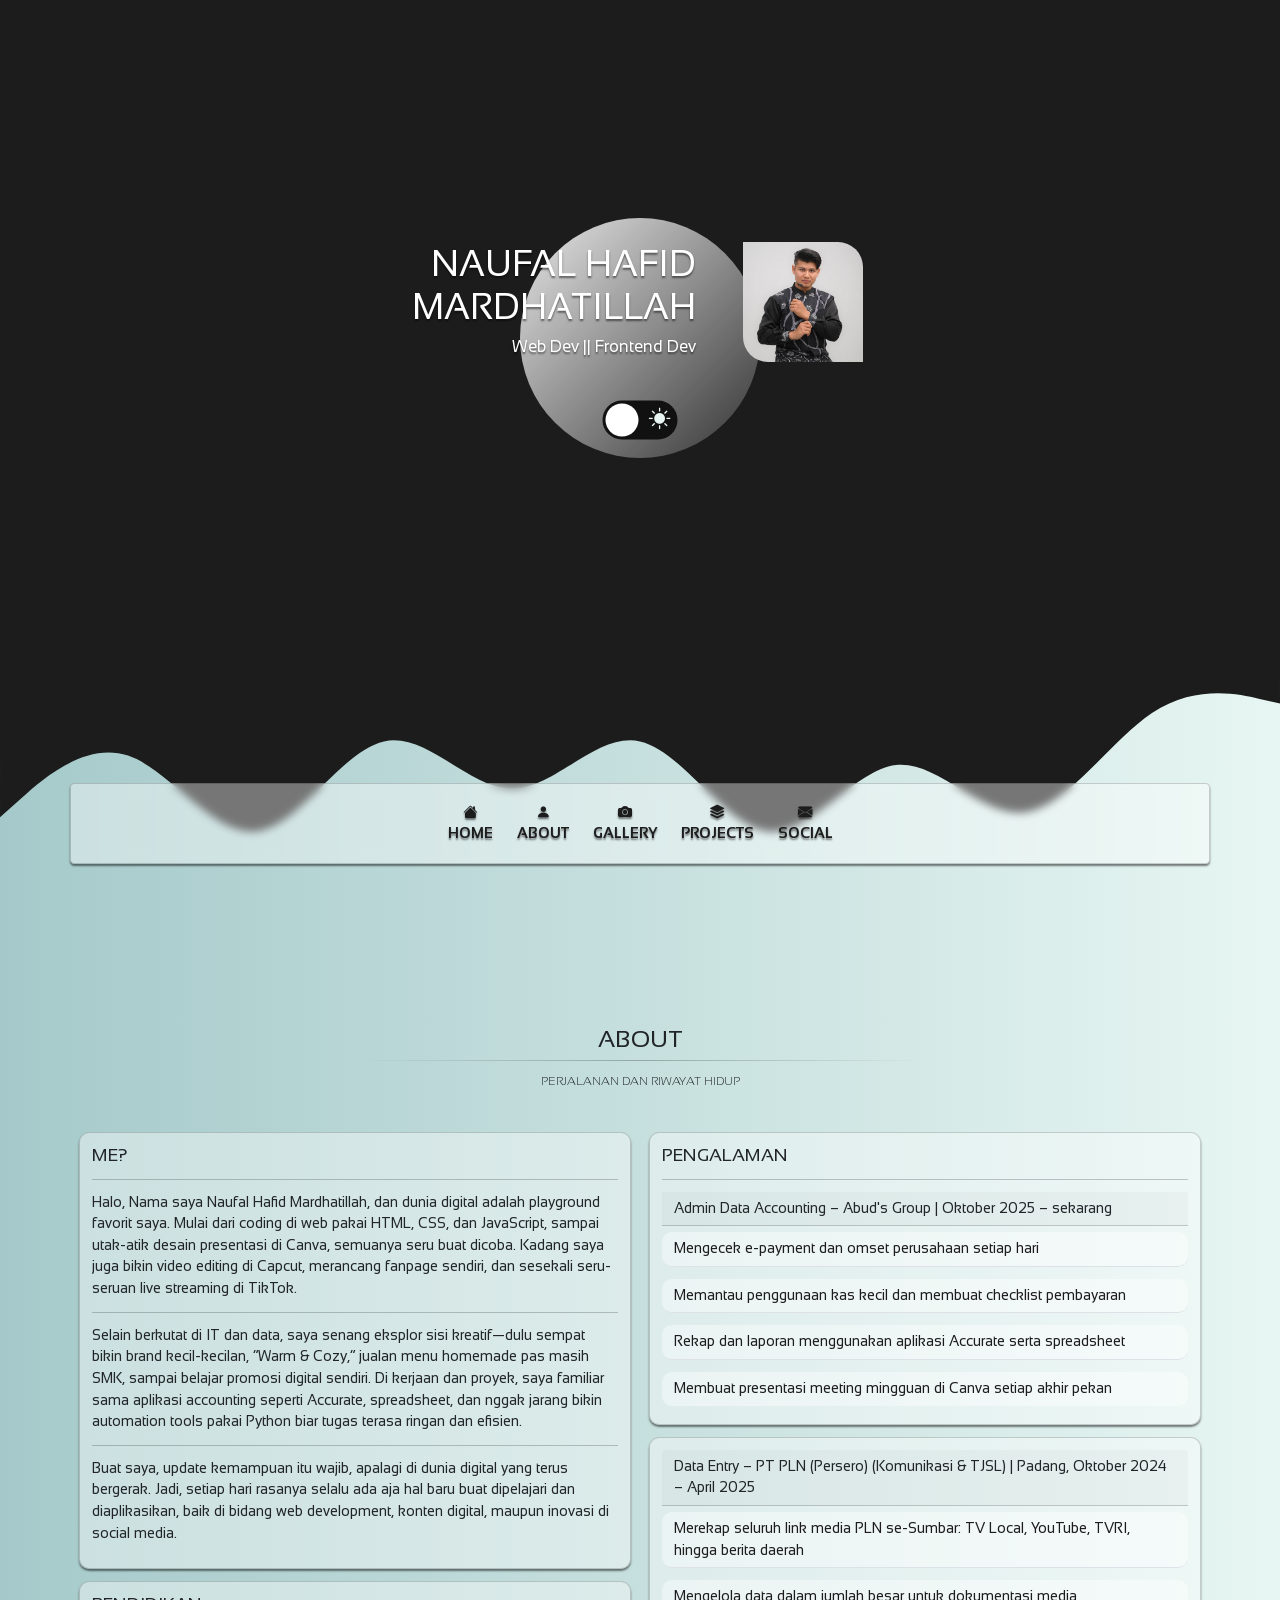
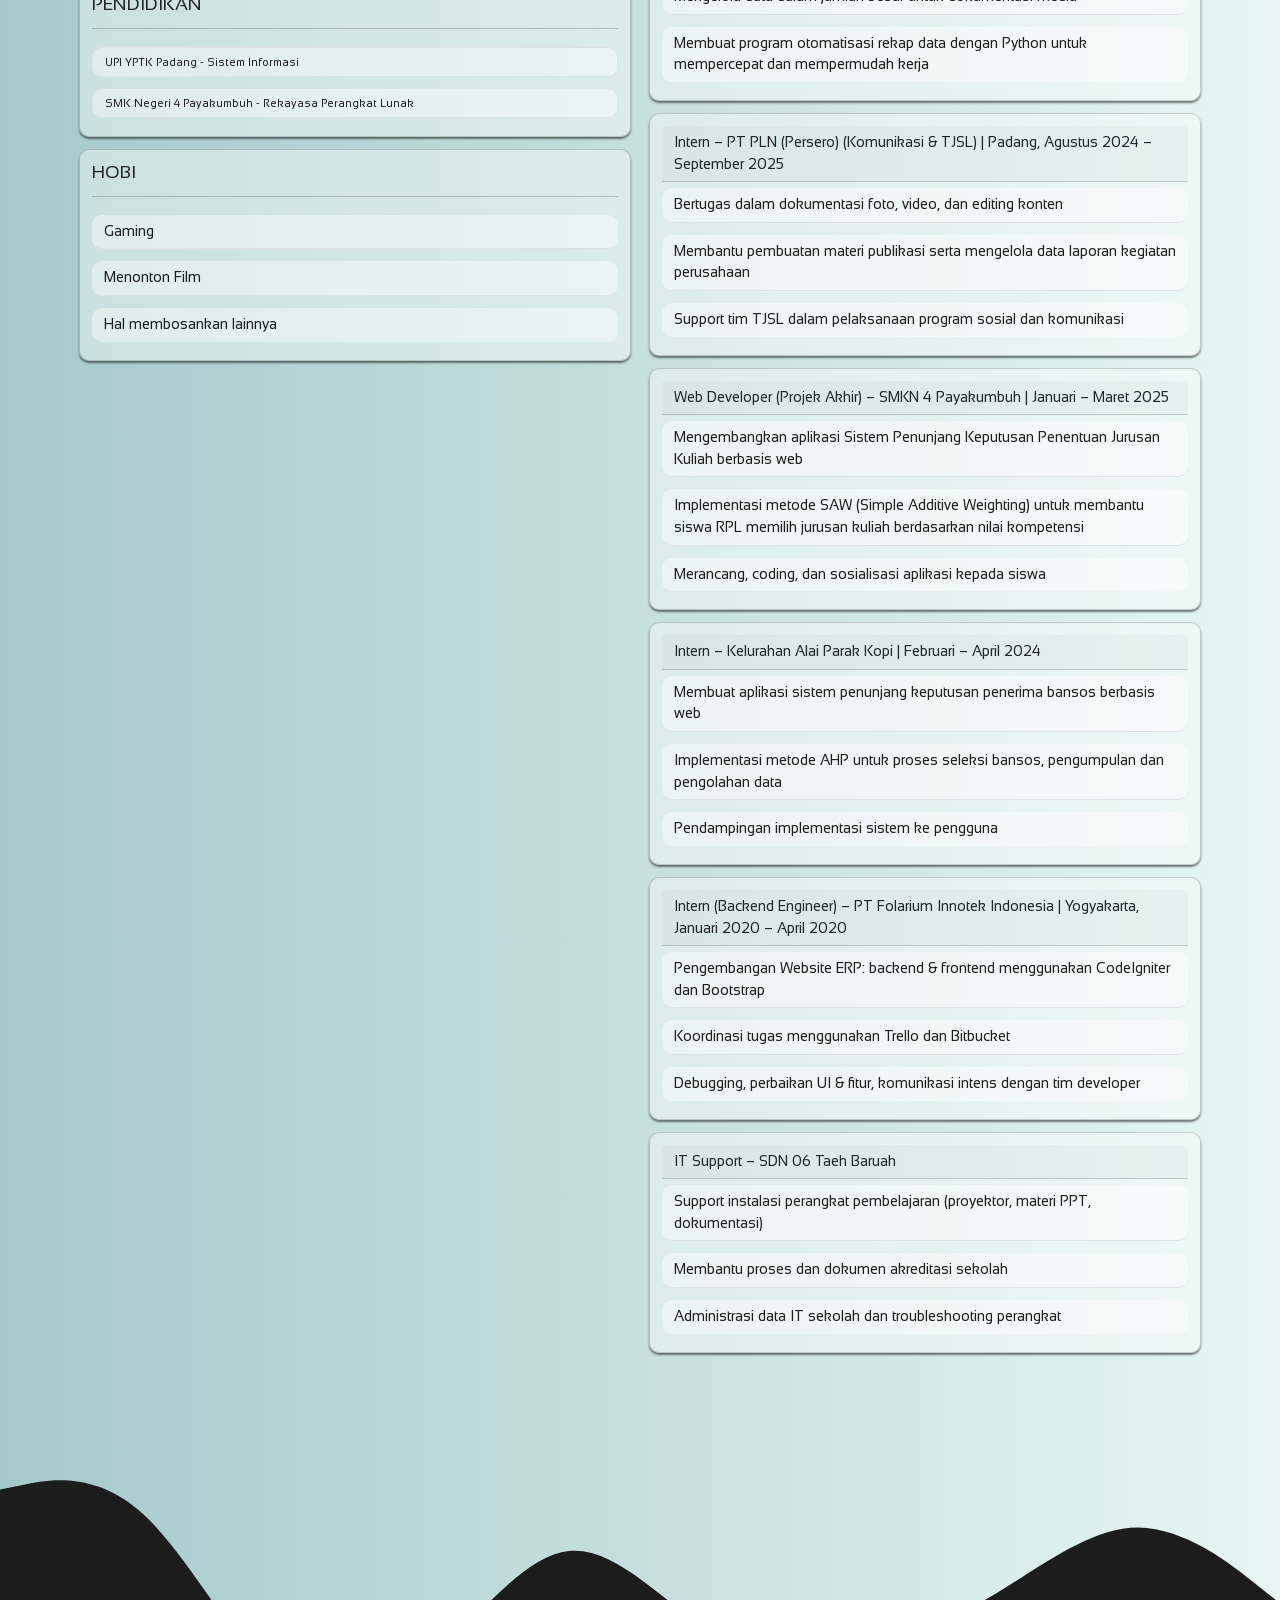
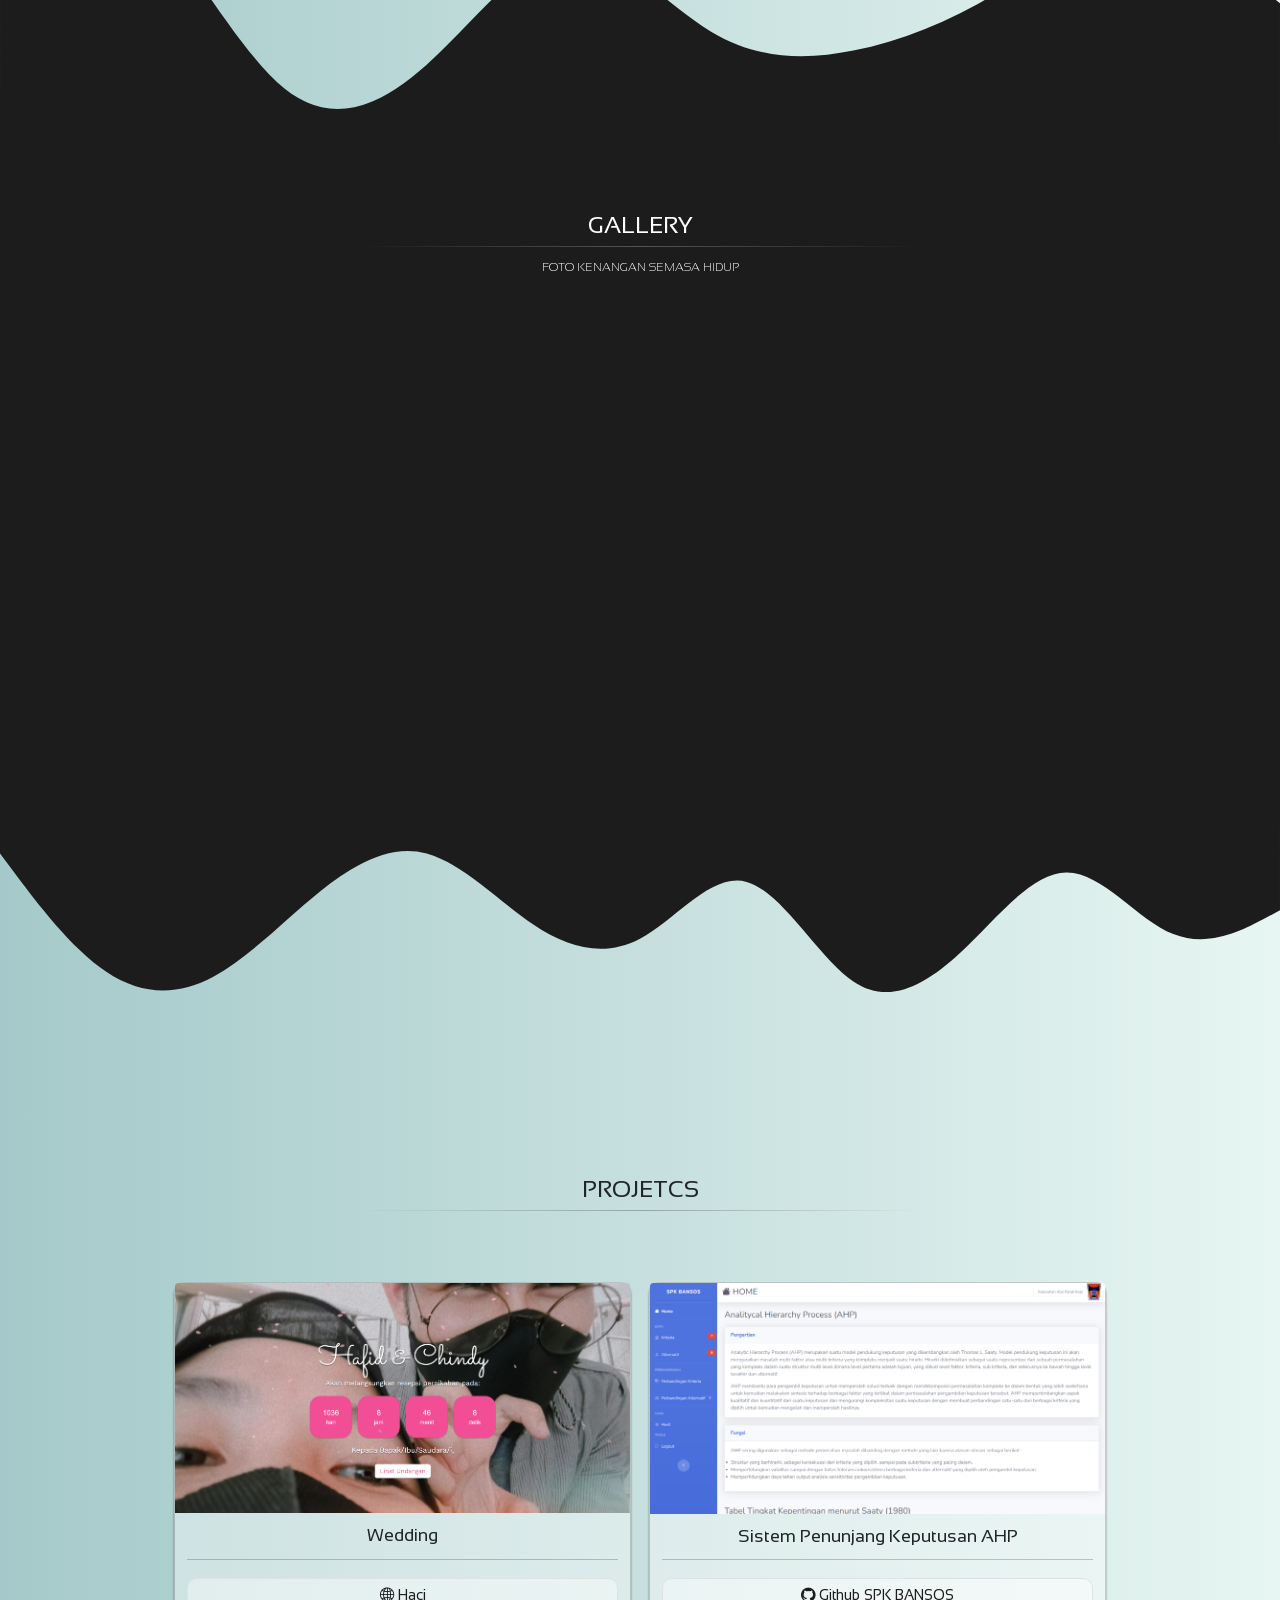
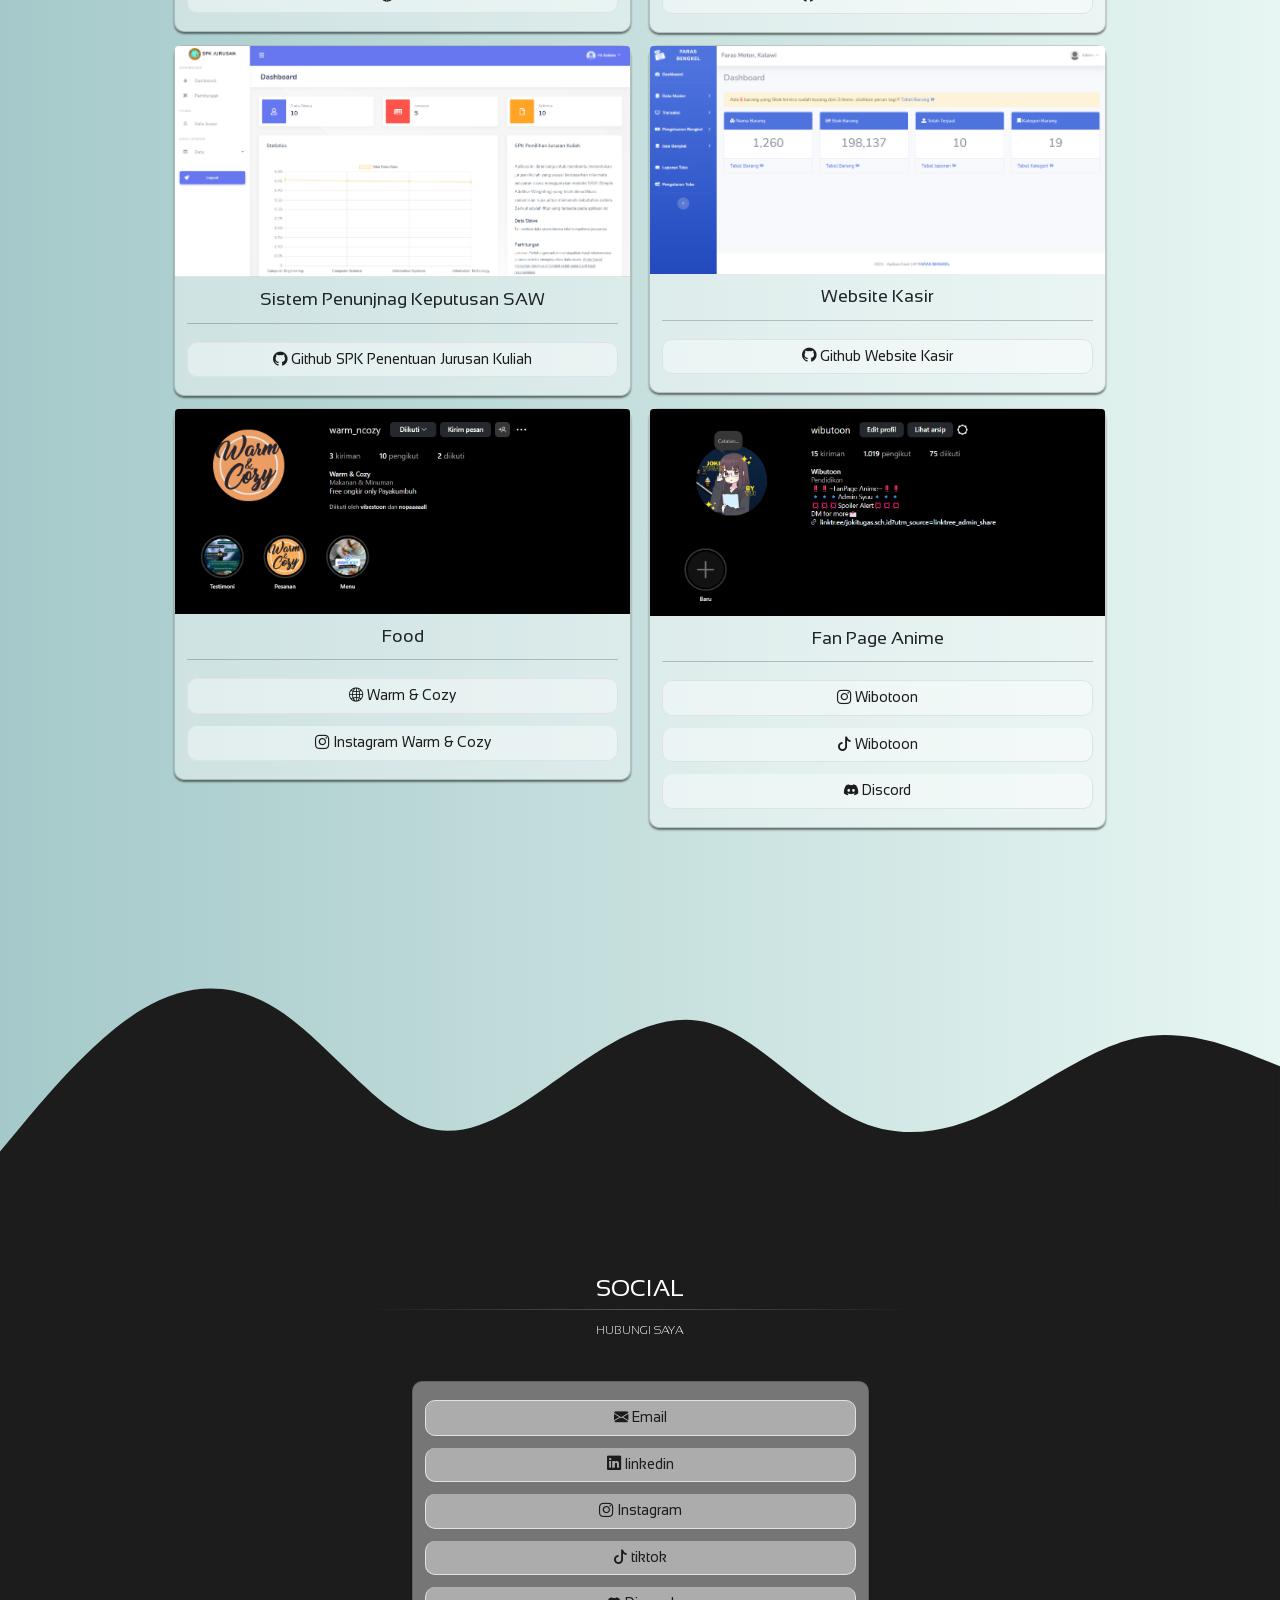
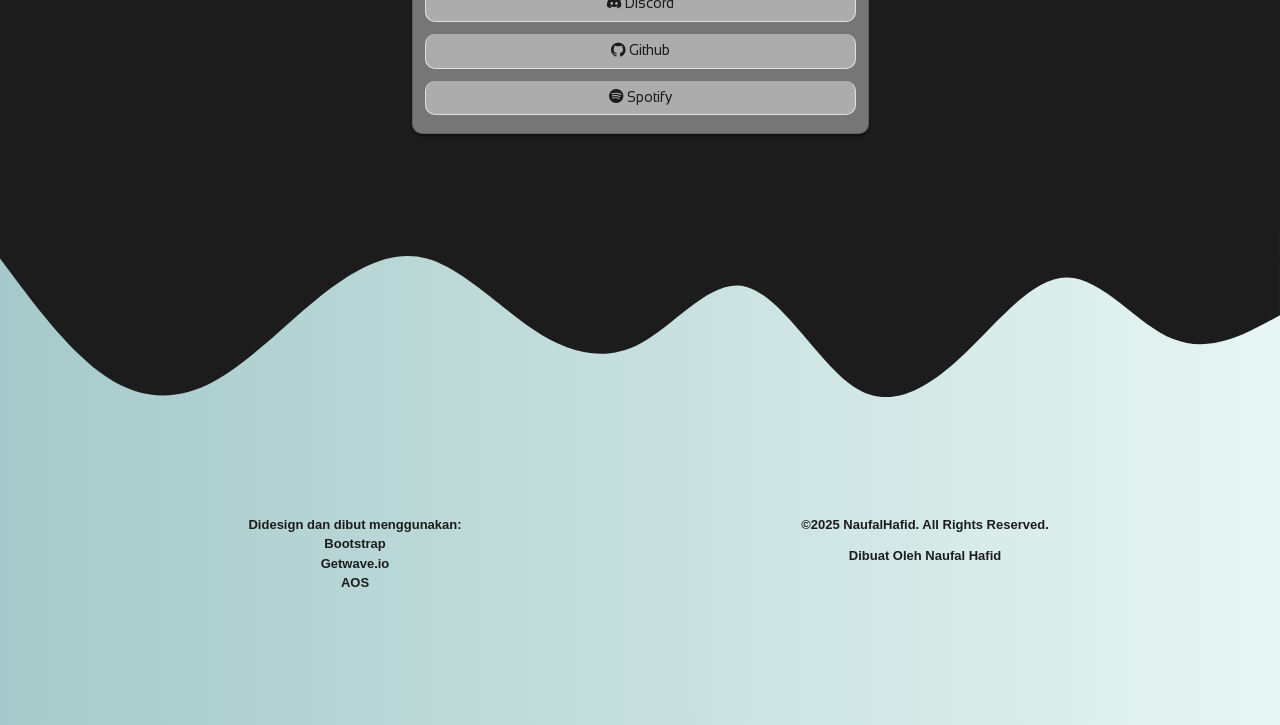
==== index.html @ 3077aec6 "update" ====
<!doctype html>
<html lang="en">

<head>
    <meta charset="utf-8">
    <meta name="viewport" content="width=device-width, initial-scale=1">
    <title>Portofolio</title>
    <link rel="icon" href="img/Icon.png">
    <link href="https://cdn.jsdelivr.net/npm/bootstrap@5.3.1/dist/css/bootstrap.min.css" rel="stylesheet"
        integrity="sha384-4bw+/aepP/YC94hEpVNVgiZdgIC5+VKNBQNGCHeKRQN+PtmoHDEXuppvnDJzQIu9" crossorigin="anonymous">

    <!-- Icon -->
    <link rel="stylesheet" href="https://cdn.jsdelivr.net/npm/bootstrap-icons@1.10.5/font/bootstrap-icons.css">

    <!-- css -->
    <link rel="stylesheet" href="style.css">

    <!-- AOS -->
    <link href="https://unpkg.com/aos@2.3.1/dist/aos.css" rel="stylesheet">

    <!-- font -->
    <link rel="preconnect" href="https://fonts.googleapis.com">
    <link rel="preconnect" href="https://fonts.gstatic.com" crossorigin>
    <link
        href="https://fonts.googleapis.com/css2?family=Sansation:ital,wght@0,300;0,400;0,700;1,300;1,400;1,700&display=swap"
        rel="stylesheet">
</head>

<body>
    <div class="navbar container fixed-bottom pb-5 ">
        <div class="card text-center ">
            <div class="card-body">
                <ul class="nav justify-content-center">
                    <li class="nav-item">
                        <a class="nav-link" href="#home">
                            <i class="bi bi-house-fill d-block"></i>
                            <span>HOME</span>
                        </a>
                    </li>
                    <li class="nav-item">
                        <a class="nav-link" href="#about">
                            <i class="bi bi-person-fill d-block"></i>
                            <span>ABOUT</span>
                        </a>
                    </li>
                    <li class="nav-item">
                        <a class="nav-link" href="#gallery">
                            <i class="bi bi-camera-fill d-block"></i>
                            <span>GALLERY</span>
                        </a>
                    </li>
                    <li class="nav-item">
                        <a class="nav-link" href="#projects">
                            <i class="bi bi-stack d-block"></i>
                            <span>PROJECTS</span>
                        </a>
                    </li>
                    <li class="nav-item">
                        <a class="nav-link" href="#social">
                            <i class="bi bi-envelope-fill d-block"></i>
                            <span>SOCIAL</span>
                        </a>
                    </li>
                    <!-- <li class="nav-item" style="float: right;">
                        <div class="form-check form-switch">
                            <input class="form-check-input" type="checkbox" role="switch" id="dark-mode-toggle">
                        </div>
                    </li> -->
                </ul>
            </div>
        </div>
    </div>

    <!-- Home -->
    <section id="home"
        class="home w-100 h-100 p-3 mx-auto text-center d-flex justify-content-center align-items-center text-white">
        <main>
            <div class=" col-lg-12">
                <div class="row profile">
                    <div class="col-7 text-end" data-aos="fade-right" data-aos-duration="2000">
                        <h2>NAUFAL HAFID MARDHATILLAH</h2>
                        <p>Web Dev || Frontend Dev</p>
                    </div>
                    <div class="col-3 " data-aos="flip-left" data-aos-duration="2000">
                        <img src="img/thumbnail/1.jpg" alt="Naufal Hafid Mardhatillah">
                    </div>
                    <div class="container pt-5 d-flex justify-content-center align-items-center">
                        <div class="one-quarter" id="switch">
                            <input type="checkbox" class="checkbox" id="chk" />
                            <label class="label" for="chk">
                                <i class="bi bi-moon-fill"></i>
                                <i class="bi bi-sun-fill"></i>
                                <div class="ball"></div>
                            </label>
                        </div>
                    </div>
                </div>
            </div>
        </main>
        <div class="circle2" data-aos="zoom-in" data-aos-duration="1500"></div>
    </section>

    <svg xmlns="http://www.w3.org/2000/svg" viewBox="0 0 1440 320">
        <path fill="#1C1C1C" fill-opacity="1"
            d="M0,160L24,138.7C48,117,96,75,144,90.7C192,107,240,181,288,176C336,171,384,85,432,74.7C480,64,528,128,576,128C624,128,672,64,720,74.7C768,85,816,171,864,176C912,181,960,107,1008,101.3C1056,96,1104,160,1152,154.7C1200,149,1248,75,1296,42.7C1344,11,1392,21,1416,26.7L1440,32L1440,0L1416,0C1392,0,1344,0,1296,0C1248,0,1200,0,1152,0C1104,0,1056,0,1008,0C960,0,912,0,864,0C816,0,768,0,720,0C672,0,624,0,576,0C528,0,480,0,432,0C384,0,336,0,288,0C240,0,192,0,144,0C96,0,48,0,24,0L0,0Z">
        </path>
    </svg>


    <!-- About -->
    <!-- <div class="circle1" ></div> -->
    <section id="about" class="about">
        <div class="container">
            <div class="row justify-content-center">
                <div class="col-md-12 col-10 text-center pt-2 ">
                    <h2 data-aos="fade-down" data-aos-duration="1500">ABOUT</h2>
                    <hr class="hr">
                    <p class="description" data-aos="fade-up" data-aos-duration="1500">PERJALANAN DAN RIWAYAT HIDUP</p>
                </div>
            </div>

            <div class="row  mt-4 justify-content-center">
                <div class="col-md-6 pt-3">
                    <div class="card text-start col-12" data-aos="fade-right" data-aos-duration="1500">
                        <div class="card-body">
                            <h4 class="card-title">ME?
                                <!-- <hr> -->
                            </h4>
                            <p class="card-text">
                                <hr>
                                Halo, Nama saya Naufal Hafid Mardhatillah, dan dunia digital adalah playground favorit
                                saya. Mulai dari coding di web pakai HTML, CSS, dan JavaScript, sampai utak-atik desain
                                presentasi di Canva, semuanya seru buat dicoba. Kadang saya juga bikin video editing di
                                Capcut, merancang fanpage sendiri, dan sesekali seru-seruan live streaming di TikTok.
                                <hr>
                                Selain berkutat di IT dan data, saya senang eksplor sisi kreatif—dulu sempat bikin brand
                                kecil-kecilan, “Warm & Cozy,” jualan menu homemade pas masih SMK, sampai belajar promosi
                                digital sendiri. Di kerjaan dan proyek, saya familiar sama aplikasi accounting seperti
                                Accurate, spreadsheet, dan nggak jarang bikin automation tools pakai Python biar tugas
                                terasa ringan dan efisien.
                                <hr>
                                Buat saya, update kemampuan itu wajib, apalagi di dunia digital yang terus bergerak.
                                Jadi, setiap hari rasanya selalu ada aja hal baru buat dipelajari dan diaplikasikan,
                                baik di bidang web development, konten digital, maupun inovasi di social media.
                            </p>
                        </div>
                    </div>


                    <div class="card text-start col-12 mt-3" data-aos="fade-right" data-aos-duration="1500">
                        <div class="card-body">
                            <h4 class="card-title">PENDIDIKAN
                                <hr>
                            </h4>
                            <div class="list-group">
                                <a href="https://goo.gl/maps/NJs1WxJJFD8dLcet8" target="_blank"
                                    class="list-group-item list-group-item-action">
                                    UPI YPTK Padang - Sistem Informasi
                                </a>
                                <a href="https://goo.gl/maps/FJubPyevvymurmbq7" target="_blank"
                                    class="list-group-item list-group-item-action">
                                    SMK Negeri 4 Payakumbuh - Rekayasa Perangkat Lunak
                                </a>

                            </div>
                        </div>
                    </div>
                    <div class="card text-start col-12 mt-3 " data-aos="fade-right" data-aos-duration="1500">
                        <div class="card-body">
                            <h4 class="card-title">HOBI
                                <hr>
                            </h4>
                            <ul class="list-group list-group-flush">
                                <li class="list-group-item">Gaming</li>
                                <li class="list-group-item">Menonton Film</li>
                                <li class="list-group-item">Hal membosankan lainnya</li>
                            </ul>
                        </div>
                    </div>
                </div>

                <div class="col-md-6 pt-3" data-aos="fade-up" data-aos-duration="1500">
                    <div class="card text-start col-12 mb-3">
                        <div class="card-body">
                            <h4 class="card-title">PENGALAMAN</h4>
                            <hr>
                            <div class="card-header">
                                Admin Data Accounting – Abud's Group | Oktober 2025 – sekarang
                            </div>
                            <ul class="list-group list-group-flush">
                                <li class="list-group-item">Mengecek e-payment dan omset perusahaan setiap hari</li>
                                <li class="list-group-item">Memantau penggunaan kas kecil dan membuat checklist
                                    pembayaran</li>
                                <li class="list-group-item">Rekap dan laporan menggunakan aplikasi Accurate serta
                                    spreadsheet</li>
                                <li class="list-group-item">Membuat presentasi meeting mingguan di Canva setiap akhir
                                    pekan</li>
                            </ul>
                        </div>
                    </div>

                    <div class="card text-start col-12 mb-3" data-aos="fade-up" data-aos-duration="1500">
                        <div class="card-body">
                            <div class="card-header">
                                Data Entry – PT PLN (Persero) (Komunikasi & TJSL) | Padang, Oktober 2024 – April 2025
                            </div>
                            <ul class="list-group list-group-flush">
                                <li class="list-group-item">Merekap seluruh link media PLN se-Sumbar: TV Local, YouTube,
                                    TVRI, hingga berita daerah</li>
                                <li class="list-group-item">Mengelola data dalam jumlah besar untuk dokumentasi media
                                </li>
                                <li class="list-group-item">Membuat program otomatisasi rekap data dengan Python untuk
                                    mempercepat dan mempermudah kerja</li>
                            </ul>
                        </div>
                    </div>

                    <div class="card text-start col-12 mb-3" data-aos="fade-up" data-aos-duration="1500">
                        <div class="card-body">
                            <div class="card-header">
                                Intern – PT PLN (Persero) (Komunikasi & TJSL) | Padang, Agustus 2024 – September 2025
                            </div>
                            <ul class="list-group list-group-flush">
                                <li class="list-group-item">Bertugas dalam dokumentasi foto, video, dan editing konten
                                </li>
                                <li class="list-group-item">Membantu pembuatan materi publikasi serta mengelola data
                                    laporan kegiatan perusahaan</li>
                                <li class="list-group-item">Support tim TJSL dalam pelaksanaan program sosial dan
                                    komunikasi</li>
                            </ul>
                        </div>
                    </div>

                    <div class="card text-start col-12 mb-3" data-aos="fade-up" data-aos-duration="1500">
                        <div class="card-body">
                            <div class="card-header">
                                Web Developer (Projek Akhir) – SMKN 4 Payakumbuh | Januari – Maret 2025
                            </div>
                            <ul class="list-group list-group-flush">
                                <li class="list-group-item">Mengembangkan aplikasi Sistem Penunjang Keputusan Penentuan
                                    Jurusan Kuliah berbasis web</li>
                                <li class="list-group-item">Implementasi metode SAW (Simple Additive Weighting) untuk
                                    membantu siswa RPL memilih jurusan kuliah berdasarkan nilai kompetensi</li>
                                <li class="list-group-item">Merancang, coding, dan sosialisasi aplikasi kepada siswa
                                </li>
                            </ul>
                        </div>
                    </div>

                    <div class="card text-start col-12 mb-3" data-aos="fade-up" data-aos-duration="1500">
                        <div class="card-body">
                            <div class="card-header">
                                Intern – Kelurahan Alai Parak Kopi | Februari – April 2024
                            </div>
                            <ul class="list-group list-group-flush">
                                <li class="list-group-item">Membuat aplikasi sistem penunjang keputusan penerima bansos
                                    berbasis web</li>
                                <li class="list-group-item">Implementasi metode AHP untuk proses seleksi bansos,
                                    pengumpulan dan pengolahan data</li>
                                <li class="list-group-item">Pendampingan implementasi sistem ke pengguna</li>
                            </ul>
                        </div>
                    </div>

                    <div class="card text-start col-12 mb-3" data-aos="fade-up" data-aos-duration="1500">
                        <div class="card-body">
                            <div class="card-header">
                                Intern (Backend Engineer) – PT Folarium Innotek Indonesia | Yogyakarta, Januari 2020 –
                                April 2020
                            </div>
                            <ul class="list-group list-group-flush">
                                <li class="list-group-item">Pengembangan Website ERP: backend & frontend menggunakan
                                    CodeIgniter dan Bootstrap</li>
                                <li class="list-group-item">Koordinasi tugas menggunakan Trello dan Bitbucket</li>
                                <li class="list-group-item">Debugging, perbaikan UI & fitur, komunikasi intens dengan
                                    tim developer</li>
                            </ul>
                        </div>
                    </div>

                    <div class="card text-start col-12 mb-3" data-aos="fade-up" data-aos-duration="1500">
                        <div class="card-body">
                            <div class="card-header">
                                IT Support – SDN 06 Taeh Baruah
                            </div>
                            <ul class="list-group list-group-flush">
                                <li class="list-group-item">Support instalasi perangkat pembelajaran (proyektor, materi
                                    PPT, dokumentasi)</li>
                                <li class="list-group-item">Membantu proses dan dokumen akreditasi sekolah</li>
                                <li class="list-group-item">Administrasi data IT sekolah dan troubleshooting perangkat
                                </li>
                            </ul>
                        </div>
                    </div>
                </div>


            </div>
            <div class="circle2" data-aos="zoom-in" data-aos-duration="1500"></div>
        </div>
    </section>

    <svg xmlns="http://www.w3.org/2000/svg" viewBox="0 0 1440 320">
        <path fill="#1C1C1C" fill-opacity="1"
            d="M0,32L26.7,26.7C53.3,21,107,11,160,58.7C213.3,107,267,213,320,256C373.3,299,427,277,480,229.3C533.3,181,587,107,640,101.3C693.3,96,747,160,800,192C853.3,224,907,224,960,213.3C1013.3,203,1067,181,1120,149.3C1173.3,117,1227,75,1280,74.7C1333.3,75,1387,117,1413,138.7L1440,160L1440,320L1413.3,320C1386.7,320,1333,320,1280,320C1226.7,320,1173,320,1120,320C1066.7,320,1013,320,960,320C906.7,320,853,320,800,320C746.7,320,693,320,640,320C586.7,320,533,320,480,320C426.7,320,373,320,320,320C266.7,320,213,320,160,320C106.7,320,53,320,27,320L0,320Z">
        </path>
    </svg>

    <!-- Gallery -->
    <section id="gallery" class="gallery">
        <div class="container">
            <div class="row justify-content-center">
                <div class="col-md-12 col-10 text-center pt-2 ">
                    <h2 data-aos="fade-down" data-aos-duration="1500">GALLERY</h2>
                    <hr class="hr">
                    <p class="description" data-aos="fade-up" data-aos-duration="1500">FOTO KENANGAN SEMASA HIDUP</p>
                </div>
            </div>

            <div class="row row-cols-lg-3 row-cols-md-3 row-cols-sm-2 row-cols-1 justify-content-center">
                <div class="col mt-3">
                    <img src="img/thumbnail/1.jpg" alt="" class="" data-aos="flip-right" data-aos-duration="1000">
                </div>
                <div class="col mt-3">
                    <img src="img/thumbnail/2.jpg" alt="" class="" data-aos="flip-right" data-aos-duration="1000">
                </div>
                <div class="col mt-3">
                    <img src="img/thumbnail/3.jpg" alt="" class="" data-aos="flip-right" data-aos-duration="1000">
                </div>
                <div class="col mt-3">
                    <img src="img/thumbnail/4.jpg" alt="" class="" data-aos="flip-right" data-aos-duration="1000">
                </div>
                <!-- <div class="col mt-3">
                    <img src="img/thumbnail/5.jpg" alt="" class="" data-aos="flip-right" data-aos-duration="1000">
                </div> -->
                <div class="col mt-3">
                    <img src="img/thumbnail/6.jpg" alt="" class="" data-aos="flip-right" data-aos-duration="1000">
                </div>
                <div class="col mt-3">
                    <img src="img/thumbnail/7.jpg" alt="" class="" data-aos="flip-right" data-aos-duration="1000">
                </div>
                <div class="col mt-3">
                    <img src="img/thumbnail/8.jpg" alt="" class="" data-aos="flip-right" data-aos-duration="1000">
                </div>
                <div class="col mt-3">
                    <img src="img/thumbnail/9.jpg" alt="" class="" data-aos="flip-right" data-aos-duration="1000">
                </div>

            </div>
        </div>
    </section>

    <svg xmlns="http://www.w3.org/2000/svg" viewBox="0 0 1440 320">
        <path fill="#1C1C1C" fill-opacity="1"
            d="M0,32L20,58.7C40,85,80,139,120,165.3C160,192,200,192,240,170.7C280,149,320,107,360,74.7C400,43,440,21,480,32C520,43,560,85,600,112C640,139,680,149,720,128C760,107,800,53,840,64C880,75,920,149,960,176C1000,203,1040,181,1080,144C1120,107,1160,53,1200,53.3C1240,53,1280,107,1320,122.7C1360,139,1400,117,1420,106.7L1440,96L1440,0L1420,0C1400,0,1360,0,1320,0C1280,0,1240,0,1200,0C1160,0,1120,0,1080,0C1040,0,1000,0,960,0C920,0,880,0,840,0C800,0,760,0,720,0C680,0,640,0,600,0C560,0,520,0,480,0C440,0,400,0,360,0C320,0,280,0,240,0C200,0,160,0,120,0C80,0,40,0,20,0L0,0Z">
        </path>
    </svg>

    <!-- Projetcs -->
    <section id="projects" class="projects">
        <div class="container">
            <div class="row justify-content-center">
                <div class="col-md-12 col-10 text-center pt-2 ">
                    <h2 data-aos="fade-down" data-aos-duration="1500">PROJETCS</h2>
                    <hr class="hr">
                    <p class="description" data-aos="fade-up" data-aos-duration="1500">BEBERAPA PROJECT YANG SUDAH
                        DIBUAT</p>
                </div>
            </div>
            <div class="row mt-4 justify-content-center" data-aos="fade-up" data-aos-duration="1500">
                <div class="col-md-5 pt-3">
                    <div class="card text-start col-12">
                        <img src="img/project/weding.png" class="card-img-top" alt="...">
                        <div class="card-body">
                            <h4 class="card-title text-center">Wedding
                                <hr>
                            </h4>
                            <div class="list-group">
                                <a href="https://naufalhafid.github.io/Haci" target="_blank"
                                    class="list-group-item list-group-item-action web text-center">
                                    <i class="bi bi-globe2"></i>
                                    Haci
                                </a>
                            </div>
                        </div>
                    </div>
                </div>


                <!-- <div class="col-md-5 pt-3">
                    <div class="card text-start col-12 ">
                        <img src="img/project/Portofolio.png" class="card-img-top" alt="...">
                        <div class="card-body">
                            <h4 class="card-title text-center">Another
                                <hr>
                            </h4>
                            <div class="list-group">
                                <a href="https://naufalhafid.github.io/portofolio" target="_blank"
                                    class="list-group-item list-group-item-action text-center">
                                    Portofolio
                                </a>
                            </div>
                        </div>
                    </div>
                </div> -->
                <div class="col-md-5 pt-3">
                    <div class="card text-start col-12 ">
                        <img src="img/project/SPK-AHP.png" class="card-img-top" alt="...">
                        <div class="card-body">
                            <h4 class="card-title text-center">Sistem Penunjang Keputusan AHP
                                <hr>
                            </h4>
                            <div class="list-group">
                                <a href="https://github.com/NaufalHafid/SPK-AHP" target="_blank"
                                    class="list-group-item list-group-item-action github text-center">
                                    <i class="bi bi-github"></i>
                                    Github SPK BANSOS
                                </a>
                            </div>
                        </div>
                    </div>
                </div>
                <div class="col-md-5 pt-3">
                    <div class="card text-start col-12 ">
                        <img src="img/project/SPK-SAW.png" class="card-img-top" alt="...">
                        <div class="card-body">
                            <h4 class="card-title text-center">Sistem Penunjnag Keputusan SAW
                                <hr>
                            </h4>
                            <div class="list-group">
                                <a href="https://github.com/NaufalHafid/SPK-SAW" target="_blank"
                                    class="list-group-item list-group-item-action github text-center">
                                    <i class="bi bi-github"></i>
                                    Github SPK Penentuan Jurusan Kuliah
                                </a>
                            </div>
                        </div>
                    </div>
                </div>
                <div class="col-md-5 pt-3">
                    <div class="card text-start col-12 ">
                        <img src="img/project/KASIR.png" class="card-img-top" alt="...">
                        <div class="card-body">
                            <h4 class="card-title text-center">Website Kasir
                                <hr>
                            </h4>
                            <div class="list-group">
                                <a href="https://github.com/NaufalHafid/KASIR-Bengkel-Motor" target="_blank"
                                    class="list-group-item list-group-item-action github text-center">
                                    <i class="bi bi-github"></i>
                                    Github Website Kasir
                                </a>
                            </div>
                        </div>
                    </div>
                </div>
                <div class="col-md-5 pt-3">
                    <div class="card text-start col-12 ">
                        <img src="img/project/warmncozy.png" class="card-img-top" alt="...">
                        <div class="card-body">
                            <h4 class="card-title text-center">Food
                                <hr>
                            </h4>
                            <div class="list-group">
                                <a href="https://naufalhafid.github.io/warmncozy" target="_blank"
                                    class="list-group-item list-group-item-action web text-center">
                                    <i class="bi bi-globe2"></i>
                                    Warm & Cozy
                                </a>
                                <a href="https://instagram.com/warm_ncozy" target="_blank"
                                    class="list-group-item list-group-item-action instagram text-center">
                                    <i class="bi bi-instagram"></i>
                                    Instagram Warm & Cozy
                                </a>
                            </div>
                        </div>
                    </div>
                </div>
                <div class="col-md-5 pt-3">
                    <div class="card text-start col-12 ">
                        <img src="img/project/wibutoon.png" class="card-img-top" alt="...">
                        <div class="card-body">
                            <h4 class="card-title text-center">Fan Page Anime
                                <hr>
                            </h4>
                            <div class="list-group">
                                <a href="https://instagram.com/wibutoon" target="_blank"
                                    class="list-group-item list-group-item-action instagram text-center">
                                    <i class="bi bi-instagram"></i>
                                    Wibotoon
                                </a>
                                <a href="https://www.tiktok.com/@wibutoon" target="_blank"
                                    class="list-group-item list-group-item-action tiktok text-center">
                                    <i class="bi bi-tiktok"></i>
                                    Wibotoon
                                </a>
                                <a href="https://discord.gg/AJjrW7P" target="_blank"
                                    class="list-group-item list-group-item-action discord text-center">
                                    <i class="bi bi-discord"></i>
                                    Discord
                                </a>
                            </div>
                        </div>
                    </div>
                </div>
            </div>
            <div class="circle2" data-aos="zoom-in" data-aos-duration="1500"></div>
        </div>
    </section>

    <svg xmlns="http://www.w3.org/2000/svg" viewBox="0 0 1440 320">
        <path fill="#1C1C1C" fill-opacity="1"
            d="M0,256L26.7,224C53.3,192,107,128,160,96C213.3,64,267,64,320,101.3C373.3,139,427,213,480,229.3C533.3,245,587,203,640,165.3C693.3,128,747,96,800,112C853.3,128,907,192,960,218.7C1013.3,245,1067,235,1120,208C1173.3,181,1227,139,1280,128C1333.3,117,1387,139,1413,149.3L1440,160L1440,320L1413.3,320C1386.7,320,1333,320,1280,320C1226.7,320,1173,320,1120,320C1066.7,320,1013,320,960,320C906.7,320,853,320,800,320C746.7,320,693,320,640,320C586.7,320,533,320,480,320C426.7,320,373,320,320,320C266.7,320,213,320,160,320C106.7,320,53,320,27,320L0,320Z">
        </path>
    </svg>

    <section id="social" class="social">
        <div class="container">
            <div class="row justify-content-center">
                <div class="col-md-12 col-10 text-center pt-2 ">
                    <h2 data-aos="fade-down" data-aos-duration="1500">SOCIAL</h2>
                    <hr class="hr">
                    <p class="description" data-aos="fade-up" data-aos-duration="1500">HUBUNGI SAYA</p>
                </div>
            </div>
            <div class="row  mt-4 justify-content-center">
                <div class="col-md-5 pt-3">
                    <div class="card text-start col-12 " data-aos="fade-up" data-aos-duration="1500">
                        <div class="card-body">
                            <!-- <h4 class="card-title">Contact
                                <hr>
                            </h4> -->
                            <div class="list-group">
                                <a href="mailto:naufalhafid46@gmail.com" target="_blank"
                                    class="list-group-item list-group-item-action email text-center">
                                    <i class="bi bi-envelope-fill"></i>
                                    Email
                                </a>
                                <a href="https://linkedin.com/in/naufalhafid/" target="_blank"
                                    class="list-group-item list-group-item-action linkedin text-center">
                                    <i class="bi bi-linkedin"></i>
                                    linkedin
                                </a>
                                <a href="https://instagram.com/nopaaaaall" target="_blank"
                                    class="list-group-item list-group-item-action instagram text-center">
                                    <i class="bi bi-instagram"></i>
                                    Instagram
                                </a>
                                <a href="https://www.tiktok.com/@naufalhafidm" target="_blank"
                                    class="list-group-item list-group-item-action tiktok text-center">
                                    <i class="bi bi-tiktok"></i>
                                    tiktok
                                </a>
                                <a href="https://discord.gg/AJjrW7P" target="_blank"
                                    class="list-group-item list-group-item-action discord text-center">
                                    <i class="bi bi-discord"></i>
                                    Discord
                                </a>
                                <a href="https://github.com/NaufalHafid" target="_blank"
                                    class="list-group-item list-group-item-action github text-center">
                                    <i class="bi bi-github"></i>
                                    Github
                                </a>
                                <a href="https://open.spotify.com/playlist/0HRjlYcjF9B6aU6VhugDtQ?si=_Rhgz3D8R2qWwGTcgCcMpA"
                                    target="_blank" class="list-group-item list-group-item-action spotify text-center">
                                    <i class="bi bi-spotify"></i>
                                    Spotify
                                </a>
                            </div>
                        </div>
                    </div>
                </div>
            </div>
        </div>
    </section>

    <svg xmlns="http://www.w3.org/2000/svg" viewBox="0 0 1440 320">
        <path fill="#1C1C1C" fill-opacity="1"
            d="M0,32L20,58.7C40,85,80,139,120,165.3C160,192,200,192,240,170.7C280,149,320,107,360,74.7C400,43,440,21,480,32C520,43,560,85,600,112C640,139,680,149,720,128C760,107,800,53,840,64C880,75,920,149,960,176C1000,203,1040,181,1080,144C1120,107,1160,53,1200,53.3C1240,53,1280,107,1320,122.7C1360,139,1400,117,1420,106.7L1440,96L1440,0L1420,0C1400,0,1360,0,1320,0C1280,0,1240,0,1200,0C1160,0,1120,0,1080,0C1040,0,1000,0,960,0C920,0,880,0,840,0C800,0,760,0,720,0C680,0,640,0,600,0C560,0,520,0,480,0C440,0,400,0,360,0C320,0,280,0,240,0C200,0,160,0,120,0C80,0,40,0,20,0L0,0Z">
        </path>
    </svg>

    <footer class="footer">
        <div class="container">
            <div class="circle2" data-aos="zoom-in" data-aos-duration="1500"></div>
            <div class="row">
                <div class="col-lg-6 ">
                    <p class="text-center" data-aos="fade-up" data-aos-duration="1500">Didesign dan dibut menggunakan:
                        <br>
                        Bootstrap <br>
                        Getwave.io <br>
                        AOS
                    </p>
                </div>
                <div class="col-lg-6">
                    <p class="text-center" data-aos="fade-up" data-aos-duration="1500">&copy;2025 NaufalHafid. All
                        Rights Reserved.</p>
                    <p class="text-center" data-aos="fade-up" data-aos-duration="1500">Dibuat Oleh <a class=""
                            href="https://github.com/NaufalHafid">Naufal
                            Hafid</a> </p>
                </div>
            </div>

        </div>
    </footer>

    <script src="https://cdn.jsdelivr.net/npm/bootstrap@5.3.1/dist/js/bootstrap.bundle.min.js"
        integrity="sha384-HwwvtgBNo3bZJJLYd8oVXjrBZt8cqVSpeBNS5n7C8IVInixGAoxmnlMuBnhbgrkm" crossorigin="anonymous">
        </script>

    <!-- AOS -->
    <script src="https://unpkg.com/aos@2.3.1/dist/aos.js"></script>
    <script>
        AOS.init();
    </script>

    <!-- dark mode 1 -->
    <!-- <script>
        const toggleSwitch = document.getElementById('dark-mode-toggle');
        const body = document.body;

        // Memeriksa apakah user sebelumnya memilih dark mode
        if (localStorage.getItem('dark-mode') === 'enabled') {
            body.classList.add('dark-mode');
            toggleSwitch.checked = true;
        }

        // Menangani perubahan status checkbox
        toggleSwitch.addEventListener('change', function () {
            if (this.checked) {
                body.classList.add('dark-mode');
                localStorage.setItem('dark-mode', 'enabled');
            } else {
                body.classList.remove('dark-mode');
                localStorage.setItem('dark-mode', 'disabled');
            }
        });
    </script> -->
    <!-- dark mode 2 -->
    <script>
        const chk = document.getElementById('chk');

        chk.addEventListener('change', () => {
            document.body.classList.toggle('dark');
        });

        // SOCIAL PANEL JS
        const floating_btn = document.querySelector('.floating-btn');
        const close_btn = document.querySelector('.close-btn');
        const social_panel_container = document.querySelector('.social-panel-container');

        floating_btn.addEventListener('click', () => {
            social_panel_container.classList.toggle('visible')
        });

        close_btn.addEventListener('click', () => {
            social_panel_container.classList.remove('visible')
        });
    </script>
</body>

</html>
---- style.css ----
:root {
    --shadow: 0 2px 2px rgb(0 0 0 /0.5);
    --bg: #1C1C1C;
}

body {
    font-size: 1.2rem;
   font-family: "Sansation", sans-serif;
    /* min-height: 5800px; */
    /* color: var(--bg); */
    /* background-image: url(img/bgg.png); */
    /* background-size: 100rem; */
    /* background-position: center; */
    /* background-repeat: no-repeat; */
    /* background: #ECDFCC; */
    /* background: -webkit-linear-gradient(to right, #333399, #ff00cc); */
    
    background: linear-gradient(to right, #A5C9CA, #E7F6F2);
    transition: background-color 0.3s, color 0.3s;
}

/* dark mode */

body.dark{
    background: linear-gradient(to right, #2D3250, #7077A1);
    color: white;
}

.switch {
    position: fixed;
    top: 10px;
    right: 10px;
    display: flex;
    align-items: center;
}

.switch input[type="checkbox"] {
    display: none;
}

.switch label {
    cursor: pointer;
    padding: 5px;
}

.checkbox {
	opacity: 0;
	position: absolute;
}

.label {
	background-color: #111;
	border-radius: 50px;
	cursor: pointer;
	display: flex;
	align-items: center;
	justify-content: space-between;
	padding: 5px;
	position: relative;
	height: 26px;
	width: 50px;
	transform: scale(1.5);
}

.label .ball {
	background-color: #fff;
	border-radius: 50%;
	position: absolute;
	top: 2px;
	left: 2px;
	height: 22px;
	width: 22px;
	transform: translateX(0px);
	transition: transform 0.2s linear;
}

.checkbox:checked + .label .ball {
	transform: translateX(24px);
}


.bi-sun-fill {
	color: #E7F6F2;
}

.bi-moon-fill{
	color: #7077A1;
}


::-webkit-scrollbar{
    width: 0px;
}
::-webkit-scrollbar-track{
    background-color: var(--bg);
}

.about,
.gallery,
.projects,
.social {
    padding-top: 5rem;
    padding-bottom: 8rem;
}

.about p,
.gallery p,
.projects p,
.social p {
    font-size: 1rem;
    font-weight: 300;
}

.about .hr,
.projects .hr {
    visibility: visible;
    margin: 0 auto;
    width: 50%;
    border: 0;
    height: 1px;
    background-image: linear-gradient(to right, rgba(255, 255, 255, 0), rgba(0, 0, 0, 2), rgba(255, 255, 255, 0));
}

.gallery .hr,
.social .hr {
    visibility: visible;
    margin: 0 auto;
    width: 50%;
    border: 0;
    height: 1px;
    background-image: linear-gradient(to right, rgba(255, 255, 255, 0), rgb(255, 255, 255, 1), rgba(255, 255, 255, 0));
}

.description {
    padding-top: 0.9rem;
}

.navbar .card {
    background-color: rgba(255, 255, 255, 0.4) !important;
    backdrop-filter: blur(4px);
    width: 100%;
    box-shadow: var(--shadow);

    /* margin: 2rem; */
    /* height: 6rem; */
}

.navbar .card a {
    font-weight: bold;
    color: var(--bg);
    text-shadow: var(--shadow);
}

.navbar .card a:hover {
    font-weight: bold;
    color: var(--bg);
    text-shadow: var(--shadow);
}

.home::before {
    content: '';
    position: absolute;
    top: 0;
    left: 0;
    width: 100%;
    height: 100%;
    /* background-image: url(img/bg.jpg); */
    background-color: var(--bg);
    background-size: cover;
    background-position: center;
    z-index: -1;
    /* filter:; */
}

.home {
    position: relative;
    min-height: 75vh;
    /* background-color: var(--bg); */
    /* text-shadow: var(--shadow); */
}

.home h2,
.home p {
    text-shadow: var(--shadow);
}

.home h2 {
    font-size: 3rem;
}

.home h4 {
    font-size: 1.5rem;
    padding-top: 1rem;
}

.home p {
    font-size: 1.4rem;
}

.about a {
    font-size: 0.9rem;
}

.home .profile {
    margin-top: 0px;
}

.home .profile h3 {
    font-size: 2.4rem;
}

.home .profile img {
    width: 10rem;
    border-radius: 0px 25px;
}

.about .card,
.projects .card,
.social .card {
    border-radius: 10px;
    box-shadow: var(--shadow);
    /* border-radius: 10px 25px; */
    background-color: rgba(255, 255, 255, 0.4) !important;
    backdrop-filter: blur(100%);
}

.card .list-group-item {
    border-radius: 10px;
    color: var(--bg);
    background-color: rgba(255, 255, 255, 0.4) !important;
    backdrop-filter: blur(100%);
    margin-top: 0.5rem;
    margin-bottom: 0.5rem;
}

.card .email:hover {
    color: white;
    background-color: var(--bg);
}
.card .instagram:hover {
    color: #e95950;
    background-color: var(--bg);
}
.card .linkedin:hover {
    color: #0077B5;
    background-color: var(--bg);
}
.card .tiktok:hover {
    color: black;
    background-color: var(--bg);
}
.card .discord:hover {
    color: #5865F2;
    background-color: var(--bg);
}
.card .github:hover {
    color: white;
    background-color: var(--bg);
}
.card .spotify:hover {
    color: #1DB954;
    background-color: var(--bg);
}
.card .web:hover {
    color: #0077B5;
    background-color: var(--bg);
}

.circle1,
.circle2 {
    background: white;
    background: linear-gradient(to right bottom,
            rgba(255, 255, 255, 0.9),
            rgba(255, 255, 255, 0.1));
    height: 20rem;
    width: 20rem;
    position: absolute;
    border-radius: 50%;
}

.circle1 {
    z-index: -1;
    transform: translate(0%, -10%);
    align-items: end;
}

.circle2 {
    z-index: -1;
    justify-content: end;
    transform: translate(300%, -50%);
}

.gallery,
.social {
    background-color: var(--bg);
    color: white;
}

.gallery img {
    border-radius: 20px;
    position: relative;
    width: 100%;
    /* height: 80%; */
    object-fit: cover;
    box-shadow: 0 0 0 #0000;
    filter: drop-shadow(80%) hue-rotate(180deg);
    opacity: 0.67;
    transition: all 0.15s cubic-bezier(0.3, 0.1, 0.3, 0.85);
}

.gallery img:hover {
    z-index: 1;
    transform: scale(1.2);
    border-radius: 5px;
    box-shadow: 1em 1em 1em #0004;
    filter: drop-shadow(0%) hue-rotate(0deg);
    opacity: 1;
    transition: all 0.3s cubic-bezier(0.3, 0.1, 0.3, 0.85);
}

.footer {
    padding-bottom: 10rem;
}

footer a,
footer p {
    background-color: none;
    color: var(--bg);
    text-decoration: none;
    font-weight: bold;
    font-size: small;
    font-family: 'Roboto', sans-serif;
}



@media (max-width: 2400px) {
    html {
        font-size: 75%;
    }
}

@media (max-width: 1200px) {
    html {
        font-size: 65%;
    }
}

/* laptop */
@media (max-width: 992px) {
    html {
        font-size: 75%;
    }
}

/* Tablet */
@media (max-width: 768px) {
    html {
        font-size: 65%;
    }
}

/* Mobile Phone */
@media (max-width: 576px) {
    html {
        font-size: 50%;
    }

    .navbar {
        width: 90%;
    }

    .line {
        font-size: 2rem;
    }

    .gallery .col {
        /* position: center; */
        /* height: 100%; */
        width: 80%;
    }

}
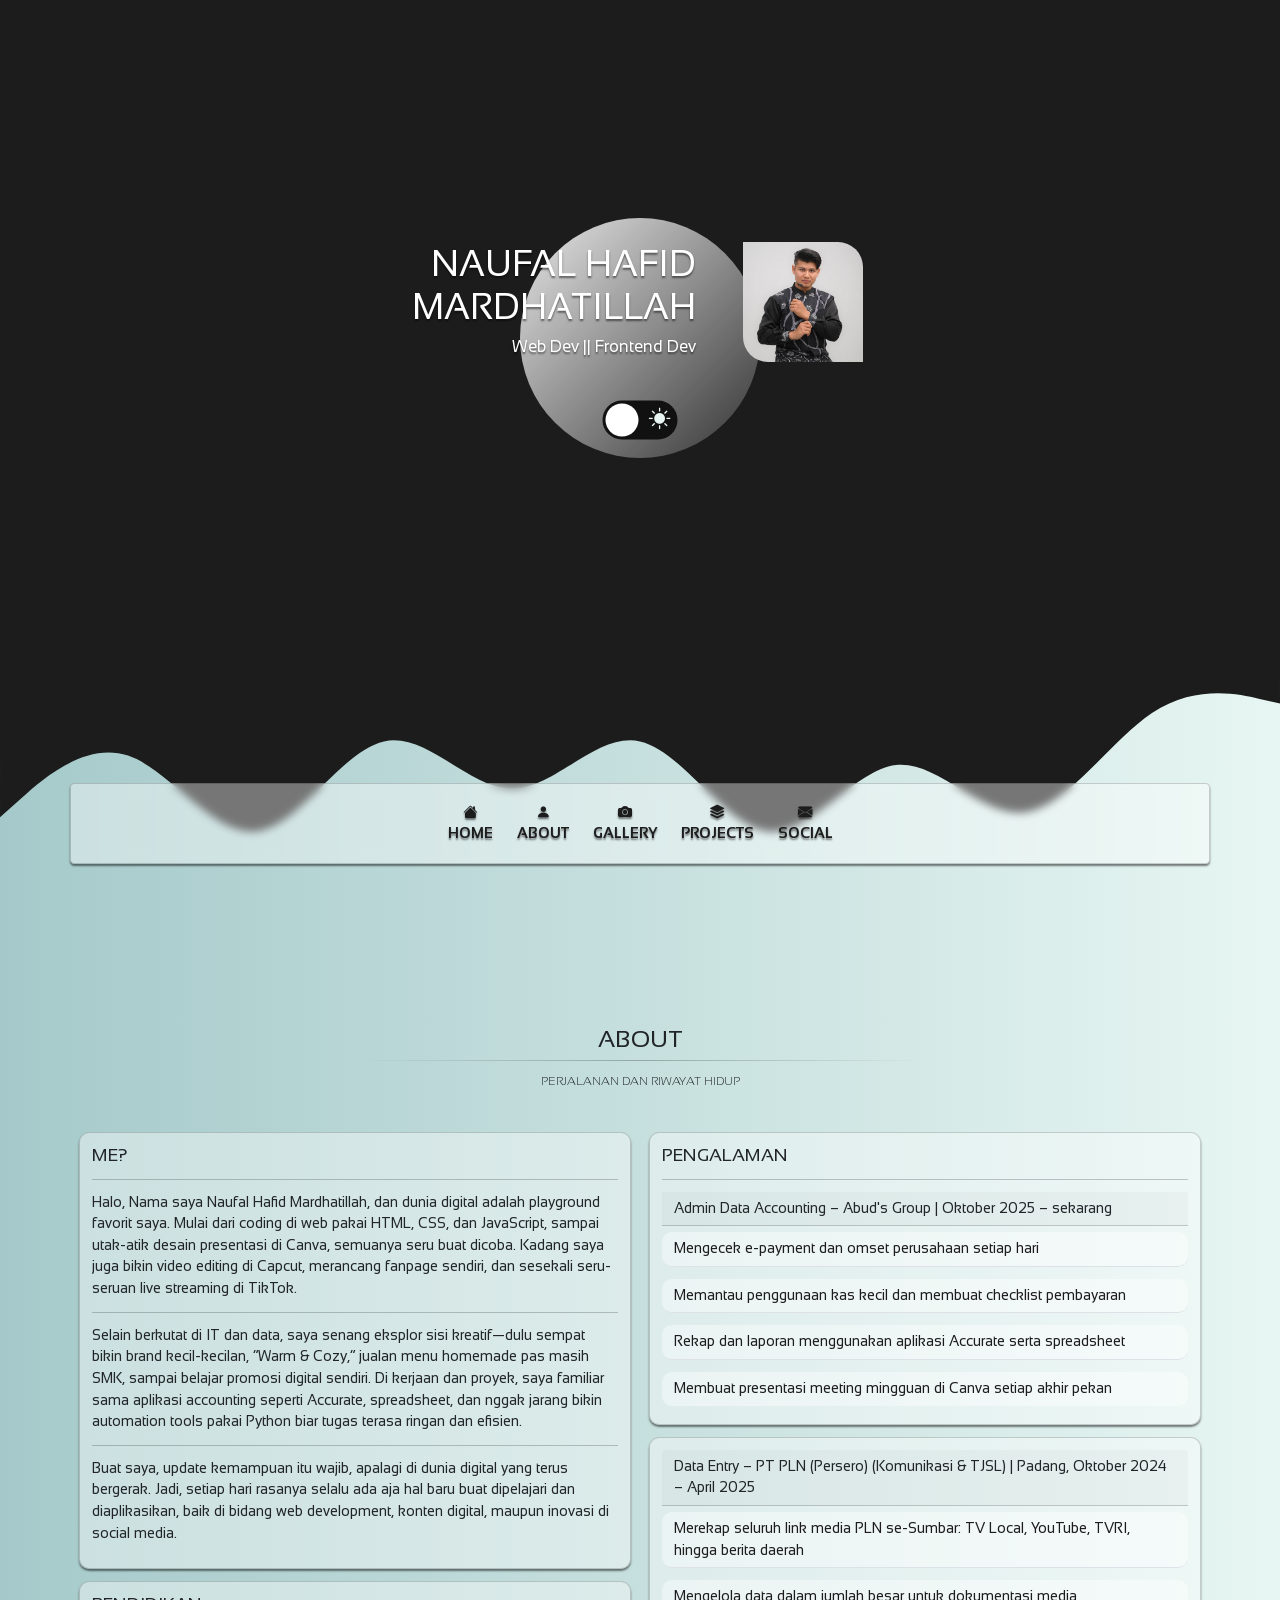
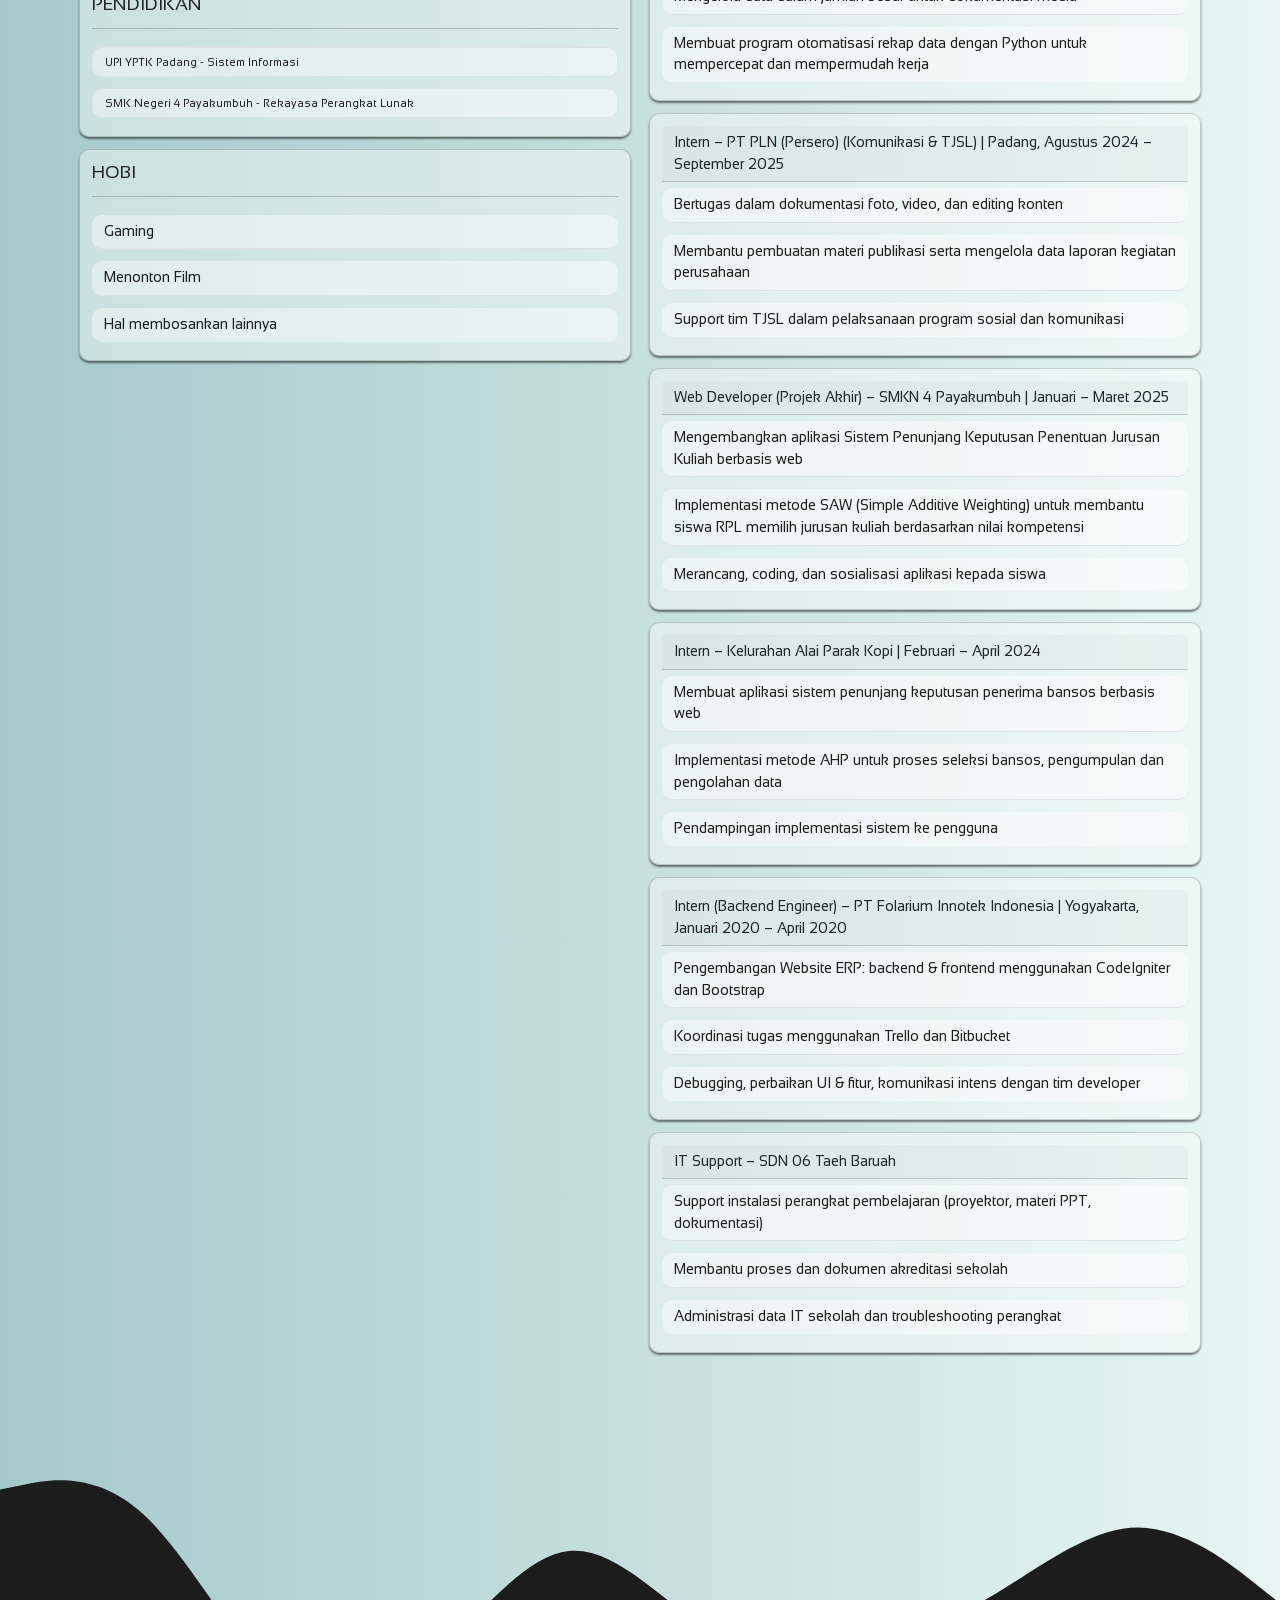
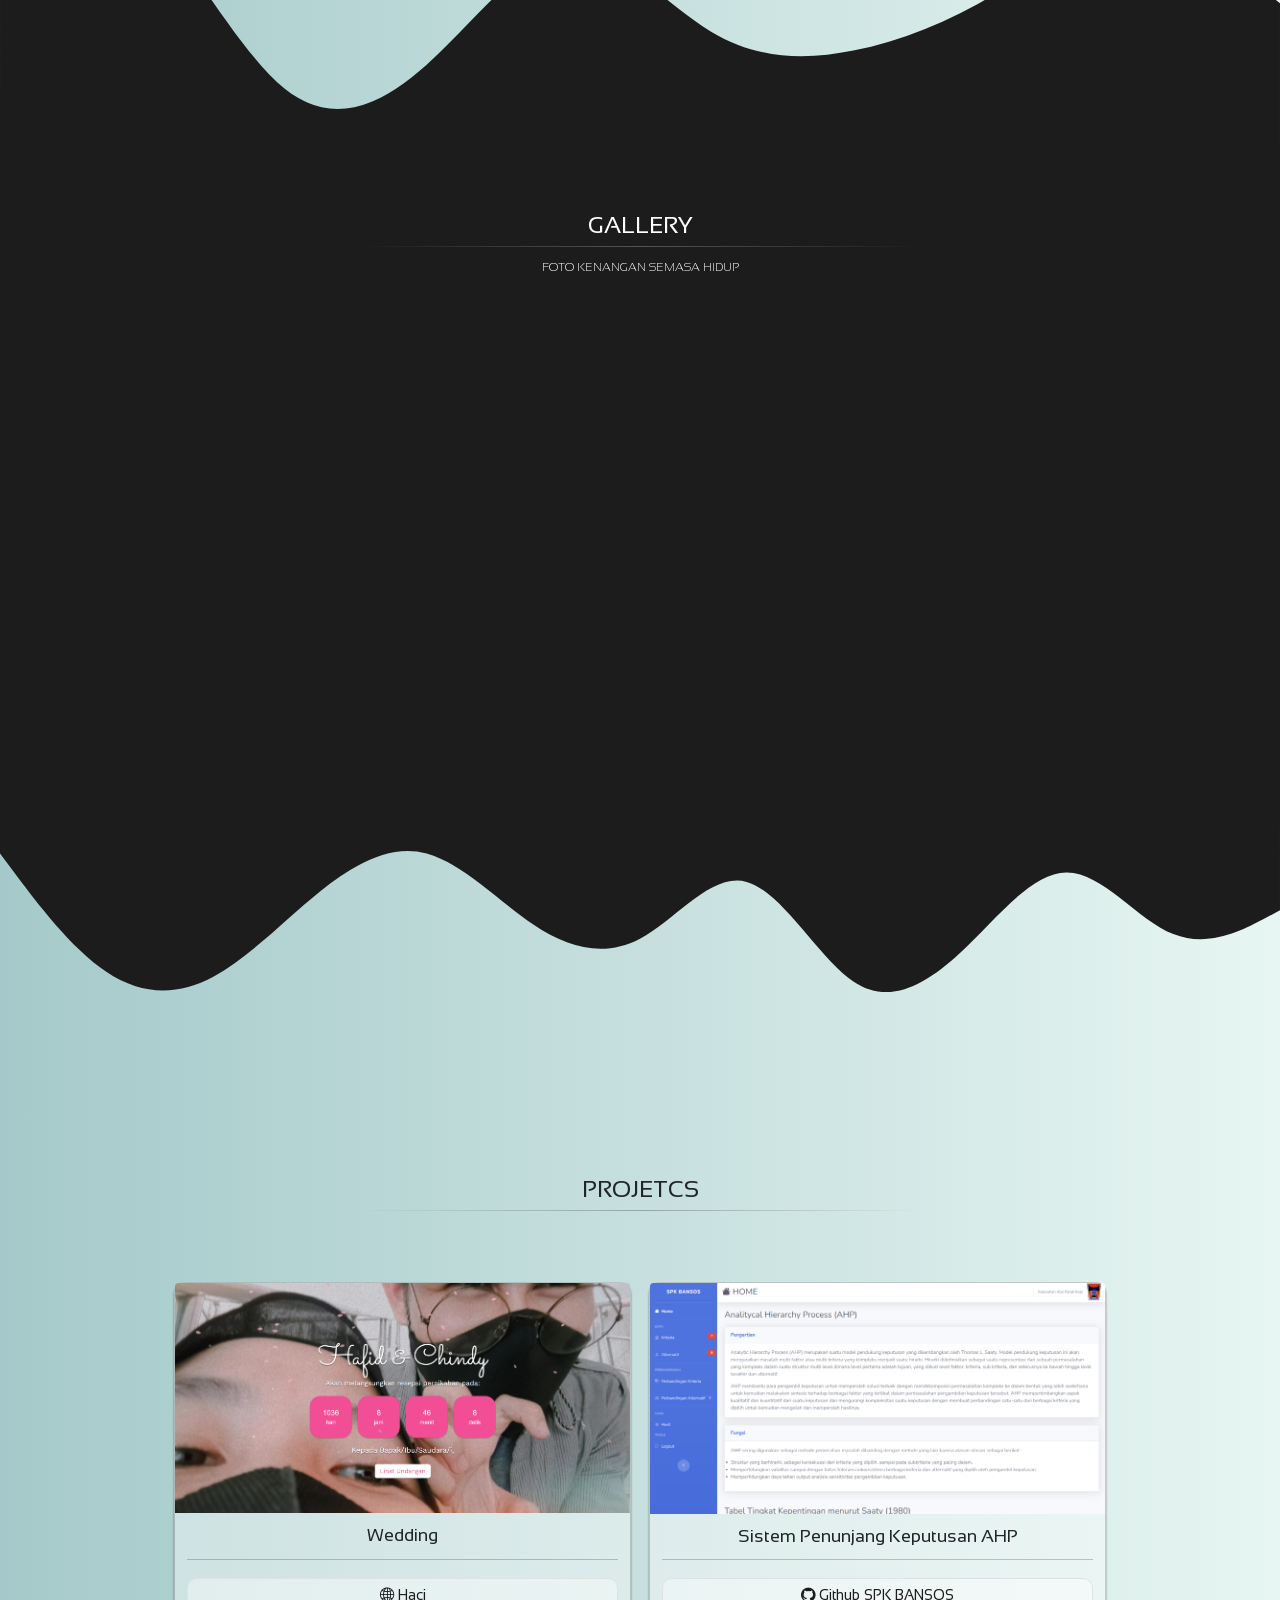
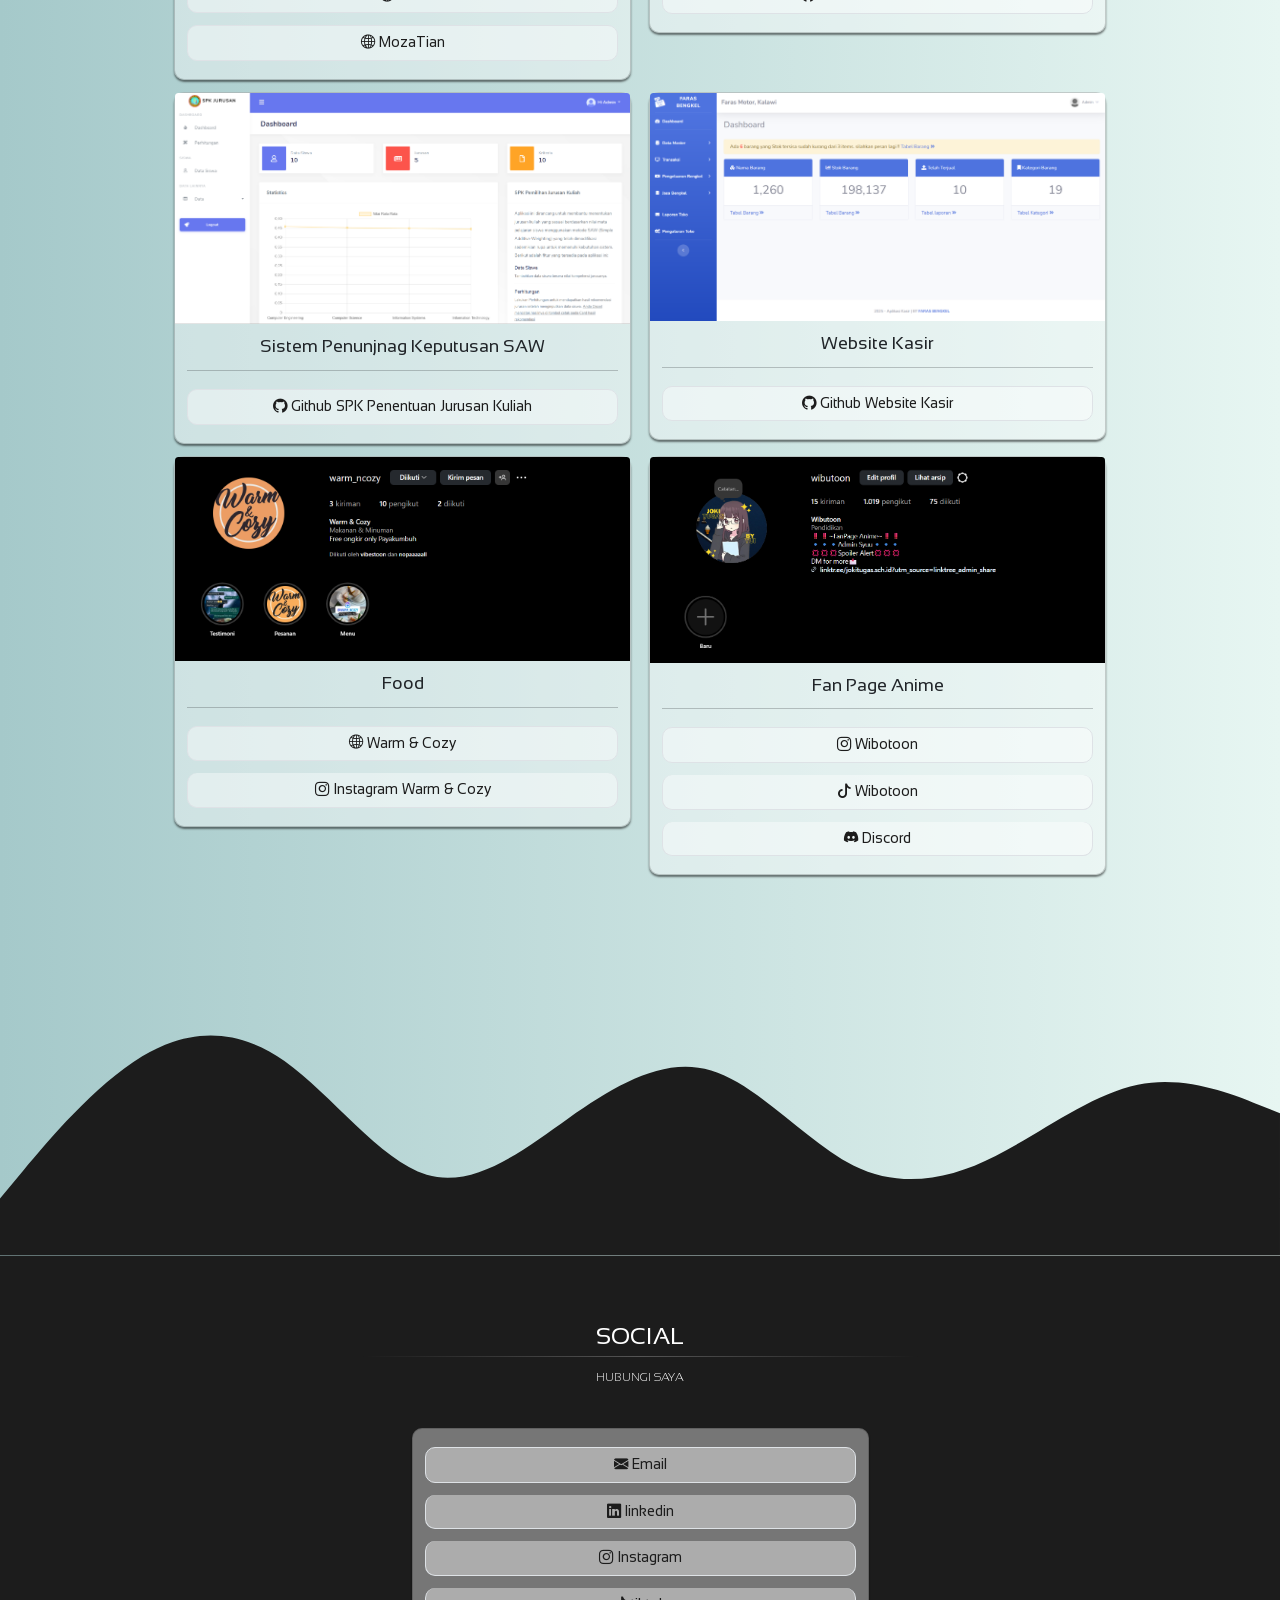
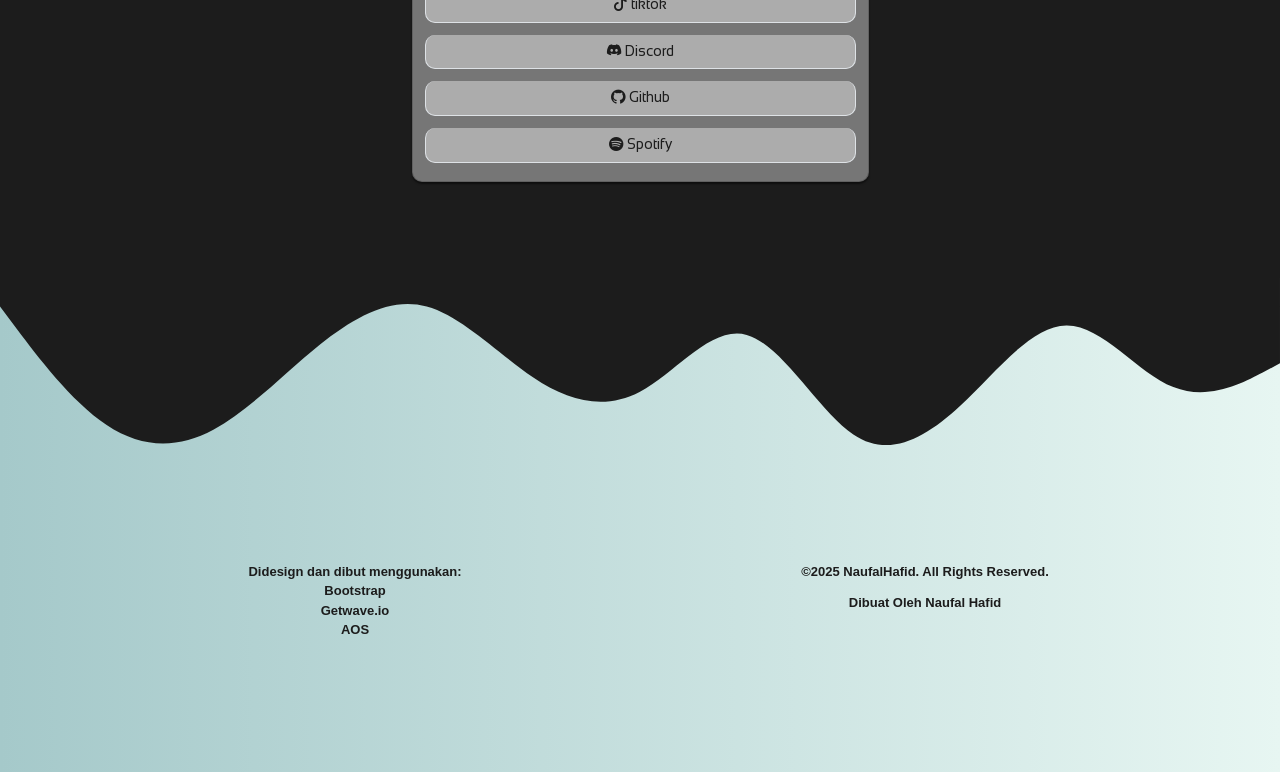
==== commit 98dd6776: "Update index.html" ====
--- a/index.html
+++ b/index.html
@@ -368,7 +368,7 @@
                 </div>
             </div>
             <div class="row mt-4 justify-content-center" data-aos="fade-up" data-aos-duration="1500">
-                <div class="col-md-5 pt-3">
+                <div class="col-md-5 pt-3" data-aos="fade-up" data-aos-duration="1500">
                     <div class="card text-start col-12">
                         <img src="img/project/weding.png" class="card-img-top" alt="...">
                         <div class="card-body">
@@ -382,6 +382,13 @@
                                     Haci
                                 </a>
                             </div>
+                            <div class="list-group">
+                                <a href="https://naufalhafid.github.io/MozaTian" target="_blank"
+                                    class="list-group-item list-group-item-action web text-center">
+                                    <i class="bi bi-globe2"></i>
+                                    MozaTian
+                                </a>
+                            </div>
                         </div>
                     </div>
                 </div>
@@ -403,7 +410,7 @@
                         </div>
                     </div>
                 </div> -->
-                <div class="col-md-5 pt-3">
+                <div class="col-md-5 pt-3" data-aos="fade-up" data-aos-duration="1500">
                     <div class="card text-start col-12 ">
                         <img src="img/project/SPK-AHP.png" class="card-img-top" alt="...">
                         <div class="card-body">
@@ -420,7 +427,7 @@
                         </div>
                     </div>
                 </div>
-                <div class="col-md-5 pt-3">
+                <div class="col-md-5 pt-3" data-aos="fade-up" data-aos-duration="1500">
                     <div class="card text-start col-12 ">
                         <img src="img/project/SPK-SAW.png" class="card-img-top" alt="...">
                         <div class="card-body">
@@ -437,7 +444,7 @@
                         </div>
                     </div>
                 </div>
-                <div class="col-md-5 pt-3">
+                <div class="col-md-5 pt-3" data-aos="fade-up" data-aos-duration="1500">
                     <div class="card text-start col-12 ">
                         <img src="img/project/KASIR.png" class="card-img-top" alt="...">
                         <div class="card-body">
@@ -454,7 +461,7 @@
                         </div>
                     </div>
                 </div>
-                <div class="col-md-5 pt-3">
+                <div class="col-md-5 pt-3" data-aos="fade-up" data-aos-duration="1500">
                     <div class="card text-start col-12 ">
                         <img src="img/project/warmncozy.png" class="card-img-top" alt="...">
                         <div class="card-body">
@@ -476,7 +483,7 @@
                         </div>
                     </div>
                 </div>
-                <div class="col-md-5 pt-3">
+                <div class="col-md-5 pt-3" data-aos="fade-up" data-aos-duration="1500">
                     <div class="card text-start col-12 ">
                         <img src="img/project/wibutoon.png" class="card-img-top" alt="...">
                         <div class="card-body">
@@ -637,7 +644,7 @@
         });
     </script> -->
     <!-- dark mode 2 -->
-    <script>
+    <!-- <script>
         const chk = document.getElementById('chk');
 
         chk.addEventListener('change', () => {
@@ -656,6 +663,76 @@
         close_btn.addEventListener('click', () => {
             social_panel_container.classList.remove('visible')
         });
+    </script> -->
+
+    <script>
+        const chk = document.getElementById('chk');
+        const STORAGE_KEY = 'darkModeEnabled';
+
+        // 1. Fungsi untuk menerapkan tema
+        function applyTheme(isDark) {
+            if (isDark) {
+                document.body.classList.add('dark');
+                chk.checked = true; // Pastikan checkbox tercentang
+            } else {
+                document.body.classList.remove('dark');
+                chk.checked = false; // Pastikan checkbox tidak tercentang
+            }
+        }
+
+        // 2. Mendeteksi Tema Awal: Prioritas LocalStorage > Preferensi Sistem
+        function initializeTheme() {
+            const storedPreference = localStorage.getItem(STORAGE_KEY);
+            let isDark = false;
+
+            if (storedPreference !== null) {
+                // Jika ada di LocalStorage, gunakan itu
+                isDark = storedPreference === 'true';
+            } else {
+                // Jika tidak ada di LocalStorage, cek preferensi sistem
+                isDark = window.matchMedia && window.matchMedia('(prefers-color-scheme: dark)').matches;
+            }
+
+            applyTheme(isDark);
+        }
+
+        // 3. Menangani Perubahan: Simpan ke LocalStorage dan terapkan
+        chk.addEventListener('change', () => {
+            const isDark = chk.checked;
+            applyTheme(isDark);
+            // Simpan pilihan ke LocalStorage agar tema tetap
+            localStorage.setItem(STORAGE_KEY, isDark);
+        });
+
+        // Panggil fungsi inisialisasi saat script dimuat
+        initializeTheme();
+
+        // Opsional: Dengarkan perubahan preferensi sistem secara real-time
+        window.matchMedia('(prefers-color-scheme: dark)').addListener(e => {
+            // Hanya ubah jika pengguna belum menentukan pilihan di LocalStorage (pilihan 'auto')
+            // Namun, karena kita selalu menyimpan ke LocalStorage, ini mungkin tidak diperlukan
+            // jika Anda ingin LocalStorage menjadi prioritas utama.
+            if (localStorage.getItem(STORAGE_KEY) === null) {
+                applyTheme(e.matches);
+            }
+        });
+
+        // --- Kode SOCIAL PANEL Anda yang Tidak Diubah ---
+        const floating_btn = document.querySelector('.floating-btn');
+        const close_btn = document.querySelector('.close-btn');
+        const social_panel_container = document.querySelector('.social-panel-container');
+
+        if (floating_btn && social_panel_container && close_btn) {
+            floating_btn.addEventListener('click', () => {
+                social_panel_container.classList.toggle('visible')
+            });
+
+            close_btn.addEventListener('click', () => {
+                social_panel_container.classList.remove('visible')
+            });
+        }
+        // -----------------------------------------------
+
     </script>
 </body>
 
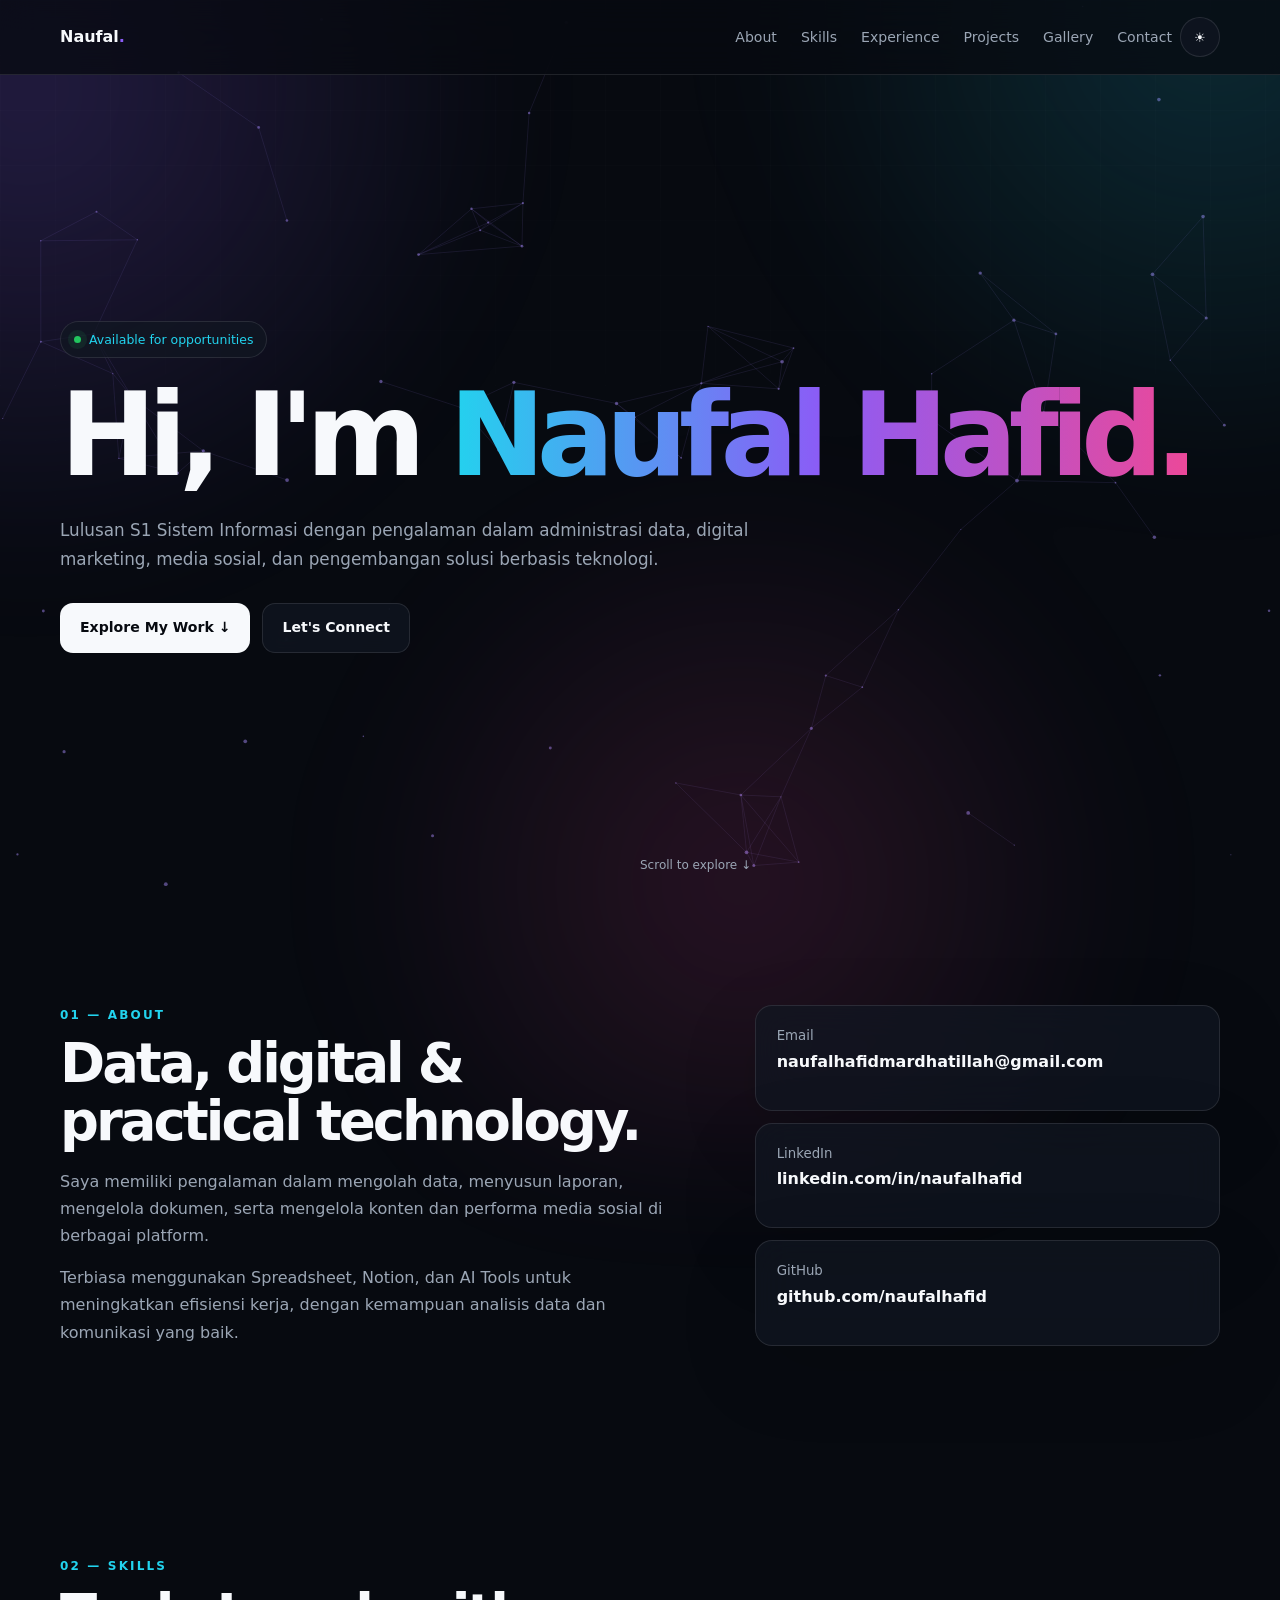
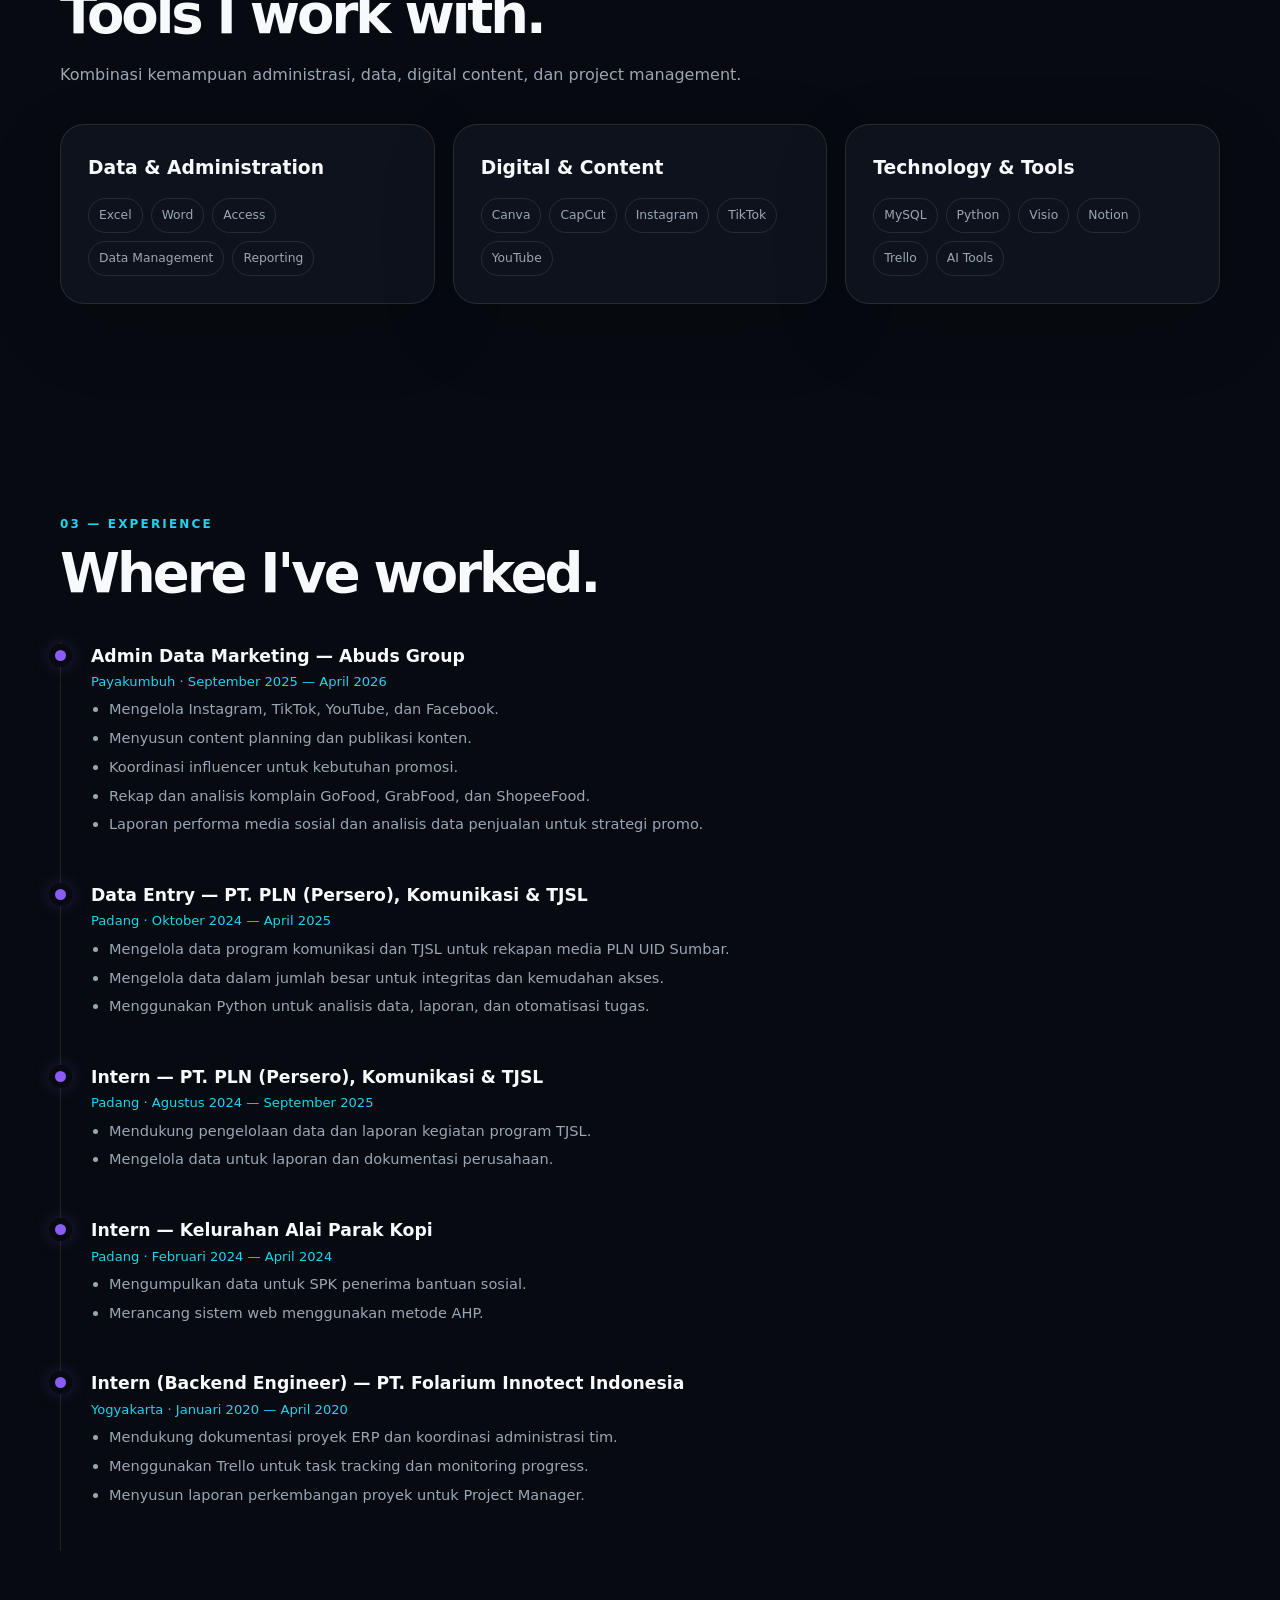
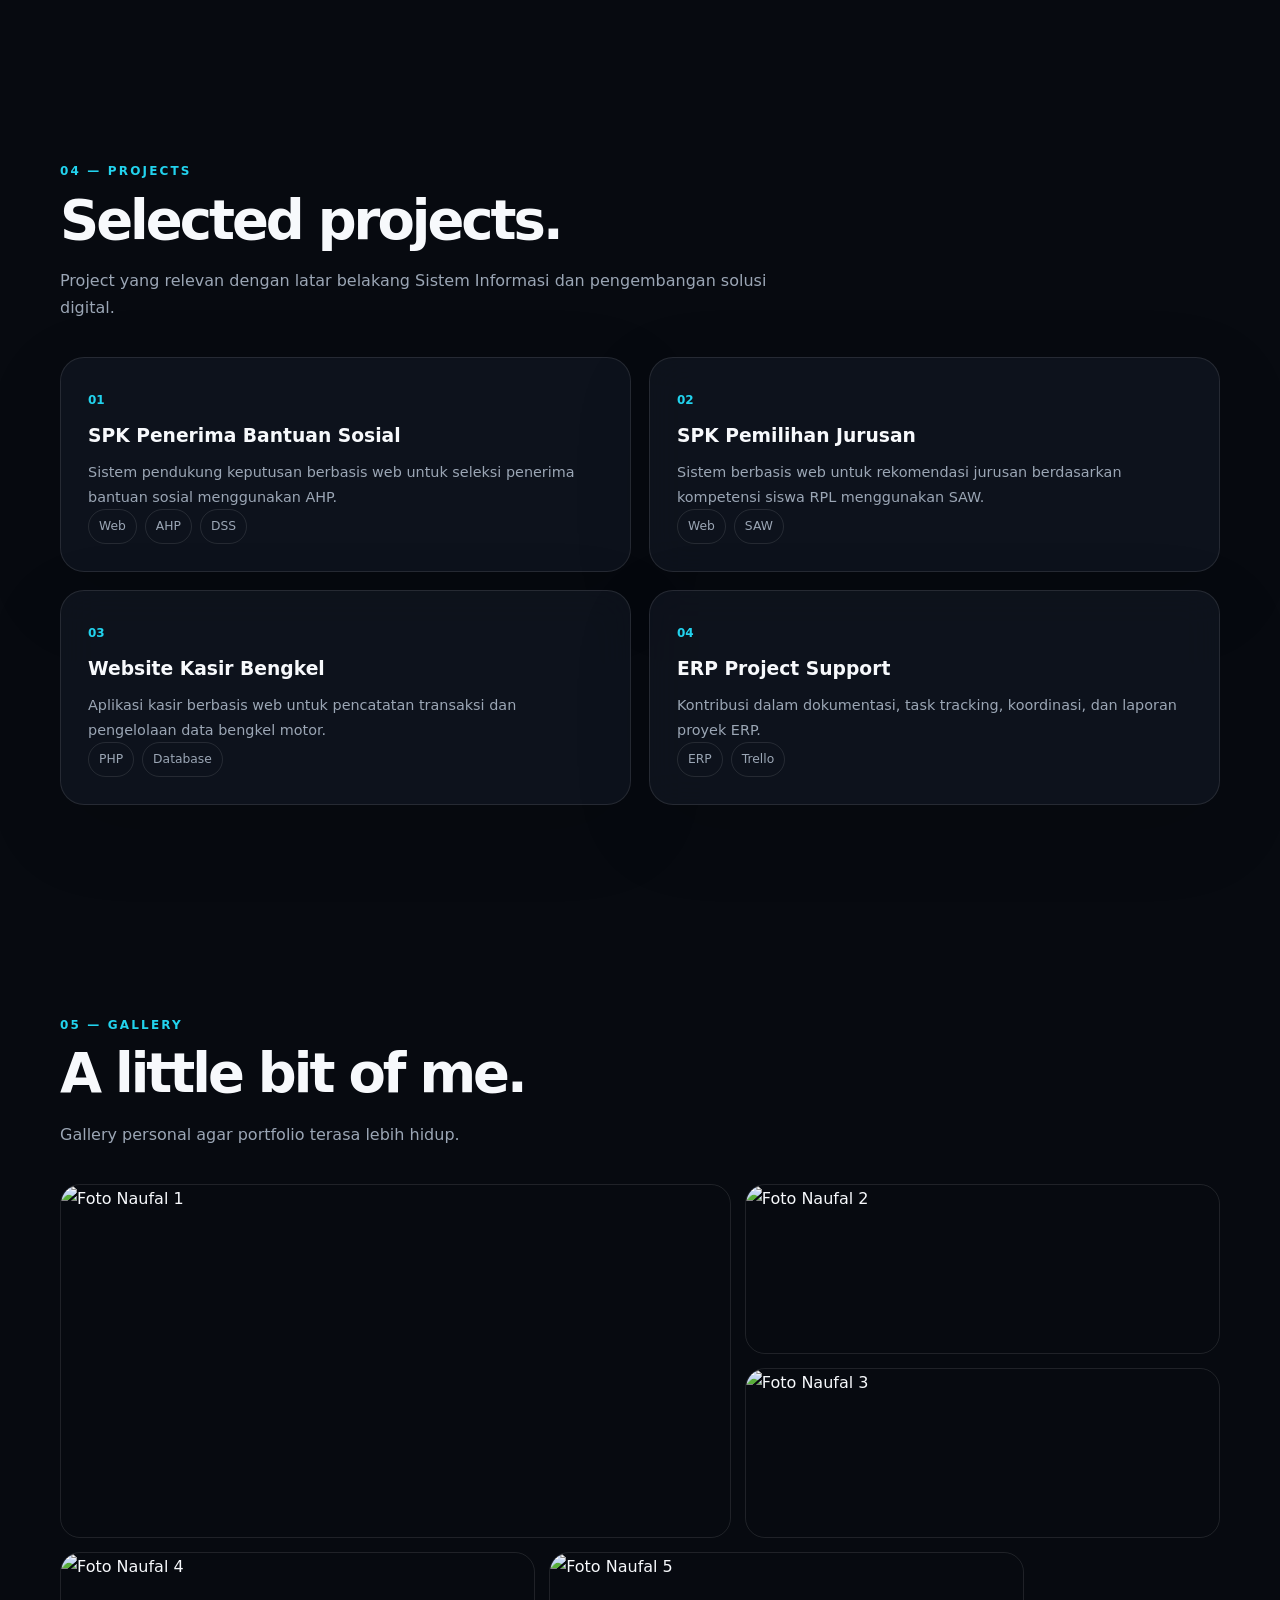
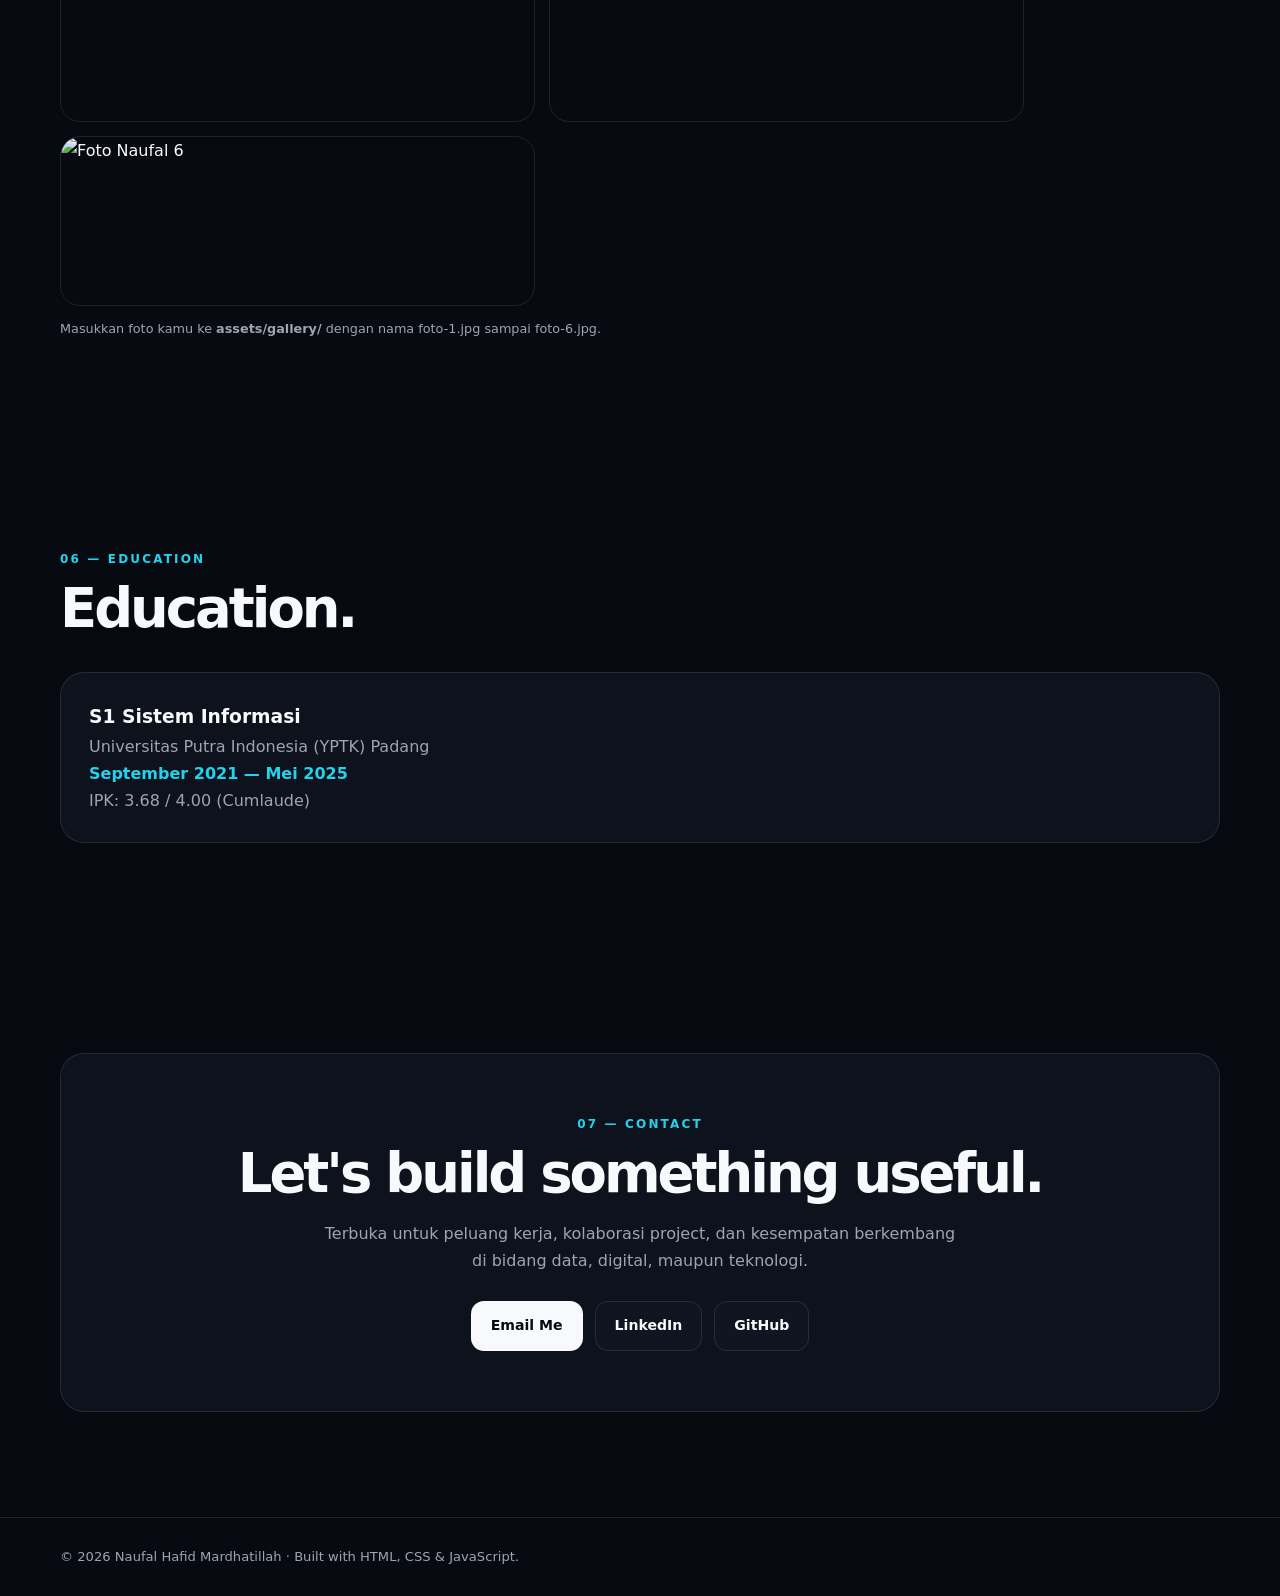
==== commit b9bf0600: "Upload V3.0" ====
--- a/index.html
+++ b/index.html
@@ -1,739 +1,523 @@
 <!doctype html>
-<html lang="en">
-
-<head>
-    <meta charset="utf-8">
-    <meta name="viewport" content="width=device-width, initial-scale=1">
-    <title>Portofolio</title>
-    <link rel="icon" href="img/Icon.png">
-    <link href="https://cdn.jsdelivr.net/npm/bootstrap@5.3.1/dist/css/bootstrap.min.css" rel="stylesheet"
-        integrity="sha384-4bw+/aepP/YC94hEpVNVgiZdgIC5+VKNBQNGCHeKRQN+PtmoHDEXuppvnDJzQIu9" crossorigin="anonymous">
-
-    <!-- Icon -->
-    <link rel="stylesheet" href="https://cdn.jsdelivr.net/npm/bootstrap-icons@1.10.5/font/bootstrap-icons.css">
-
-    <!-- css -->
-    <link rel="stylesheet" href="style.css">
-
-    <!-- AOS -->
-    <link href="https://unpkg.com/aos@2.3.1/dist/aos.css" rel="stylesheet">
-
-    <!-- font -->
-    <link rel="preconnect" href="https://fonts.googleapis.com">
-    <link rel="preconnect" href="https://fonts.gstatic.com" crossorigin>
-    <link
-        href="https://fonts.googleapis.com/css2?family=Sansation:ital,wght@0,300;0,400;0,700;1,300;1,400;1,700&display=swap"
-        rel="stylesheet">
-</head>
-
-<body>
-    <div class="navbar container fixed-bottom pb-5 ">
-        <div class="card text-center ">
-            <div class="card-body">
-                <ul class="nav justify-content-center">
-                    <li class="nav-item">
-                        <a class="nav-link" href="#home">
-                            <i class="bi bi-house-fill d-block"></i>
-                            <span>HOME</span>
-                        </a>
-                    </li>
-                    <li class="nav-item">
-                        <a class="nav-link" href="#about">
-                            <i class="bi bi-person-fill d-block"></i>
-                            <span>ABOUT</span>
-                        </a>
-                    </li>
-                    <li class="nav-item">
-                        <a class="nav-link" href="#gallery">
-                            <i class="bi bi-camera-fill d-block"></i>
-                            <span>GALLERY</span>
-                        </a>
-                    </li>
-                    <li class="nav-item">
-                        <a class="nav-link" href="#projects">
-                            <i class="bi bi-stack d-block"></i>
-                            <span>PROJECTS</span>
-                        </a>
-                    </li>
-                    <li class="nav-item">
-                        <a class="nav-link" href="#social">
-                            <i class="bi bi-envelope-fill d-block"></i>
-                            <span>SOCIAL</span>
-                        </a>
-                    </li>
-                    <!-- <li class="nav-item" style="float: right;">
-                        <div class="form-check form-switch">
-                            <input class="form-check-input" type="checkbox" role="switch" id="dark-mode-toggle">
-                        </div>
-                    </li> -->
-                </ul>
-            </div>
-        </div>
+<html lang="id" data-theme="dark">
+  <head>
+    <meta charset="utf-8" />
+    <meta name="viewport" content="width=device-width,initial-scale=1" />
+    <meta name="description" content="Portfolio Naufal Hafid Mardhatillah" />
+    <title>Naufal Hafid Mardhatillah — Portfolio</title>
+    <link rel="stylesheet" href="https://unpkg.com/aos@2.3.4/dist/aos.css" />
+  </head>
+  <link rel="stylesheet" href="style.css" />
+  <body>
+    <canvas id="particles"></canvas>
+    <div class="aurora"></div>
+    <div class="grid"></div>
+
+    <header>
+      <div class="wrap">
+        <nav>
+          <a class="logo" href="#home">Naufal<span>.</span></a>
+          <div class="tools">
+            <ul class="nav" id="nav">
+              <li><a href="#about">About</a></li>
+              <li><a href="#skills">Skills</a></li>
+              <li><a href="#experience">Experience</a></li>
+              <li><a href="#projects">Projects</a></li>
+              <li><a href="#gallery">Gallery</a></li>
+              <li><a href="#contact">Contact</a></li>
+            </ul>
+            <button class="theme" id="theme">☀</button
+            ><button class="menu" id="menu">☰</button>
+          </div>
+        </nav>
+      </div>
+    </header>
+
+    <main>
+      <section class="hero" id="home">
+        <div class="wrap" data-aos="fade-up" data-aos-duration="900">
+          <div class="eyebrow">
+            <span class="dot"></span> Available for opportunities
+          </div>
+          <h1>Hi, I'm <span class="gradient">Naufal Hafid.</span></h1>
+          <p>
+            Lulusan S1 Sistem Informasi dengan pengalaman dalam administrasi
+            data, digital marketing, media sosial, dan pengembangan solusi
+            berbasis teknologi.
+          </p>
+          <div class="actions">
+            <a class="btn primary" href="#projects">Explore My Work ↓</a
+            ><a
+              class="btn secondary"
+              href="mailto:naufalhafidmardhatillah@gmail.com"
+              >Let's Connect</a
+            >
+          </div>
+        </div>
+        <div class="scroll">Scroll to explore ↓</div>
+      </section>
+
+      <section class="sec" id="about">
+        <div class="wrap about">
+          <div data-aos="fade-right">
+            <div class="label">01 — About</div>
+            <h2>Data, digital & practical technology.</h2>
+            <p>
+              Saya memiliki pengalaman dalam mengolah data, menyusun laporan,
+              mengelola dokumen, serta mengelola konten dan performa media
+              sosial di berbagai platform.
+            </p>
+            <p>
+              Terbiasa menggunakan Spreadsheet, Notion, dan AI Tools untuk
+              meningkatkan efisiensi kerja, dengan kemampuan analisis data dan
+              komunikasi yang baik.
+            </p>
+          </div>
+          <div class="info" data-aos="fade-left">
+            <div class="glass">
+              <small>Email</small><b>naufalhafidmardhatillah@gmail.com</b>
+            </div>
+            <div class="glass">
+              <small>LinkedIn</small><b>linkedin.com/in/naufalhafid</b>
+            </div>
+            <div class="glass">
+              <small>GitHub</small><b>github.com/naufalhafid</b>
+            </div>
+          </div>
+        </div>
+      </section>
+
+      <section class="sec" id="skills">
+        <div class="wrap">
+          <div data-aos="fade-up">
+            <div class="label">02 — Skills</div>
+            <h2>Tools I work with.</h2>
+            <p class="lead">
+              Kombinasi kemampuan administrasi, data, digital content, dan
+              project management.
+            </p>
+          </div>
+          <div class="skills">
+            <div class="skill glass" data-aos="fade-up">
+              <h3>Data & Administration</h3>
+              <div class="tags">
+                <span class="tag">Excel</span><span class="tag">Word</span
+                ><span class="tag">Access</span
+                ><span class="tag">Data Management</span
+                ><span class="tag">Reporting</span>
+              </div>
+            </div>
+            <div class="skill glass" data-aos="fade-up" data-aos-delay="100">
+              <h3>Digital & Content</h3>
+              <div class="tags">
+                <span class="tag">Canva</span><span class="tag">CapCut</span
+                ><span class="tag">Instagram</span
+                ><span class="tag">TikTok</span><span class="tag">YouTube</span>
+              </div>
+            </div>
+            <div class="skill glass" data-aos="fade-up" data-aos-delay="200">
+              <h3>Technology & Tools</h3>
+              <div class="tags">
+                <span class="tag">MySQL</span><span class="tag">Python</span
+                ><span class="tag">Visio</span><span class="tag">Notion</span
+                ><span class="tag">Trello</span
+                ><span class="tag">AI Tools</span>
+              </div>
+            </div>
+          </div>
+        </div>
+      </section>
+
+      <section class="sec" id="experience">
+        <div class="wrap">
+          <div data-aos="fade-up">
+            <div class="label">03 — Experience</div>
+            <h2>Where I've worked.</h2>
+          </div>
+          <div class="timeline">
+            <article class="job" data-aos="fade-up">
+              <h3>Admin Data Marketing — Abuds Group</h3>
+              <div class="meta">Payakumbuh · September 2025 — April 2026</div>
+              <ul>
+                <li>Mengelola Instagram, TikTok, YouTube, dan Facebook.</li>
+                <li>Menyusun content planning dan publikasi konten.</li>
+                <li>Koordinasi influencer untuk kebutuhan promosi.</li>
+                <li>
+                  Rekap dan analisis komplain GoFood, GrabFood, dan ShopeeFood.
+                </li>
+                <li>
+                  Laporan performa media sosial dan analisis data penjualan
+                  untuk strategi promo.
+                </li>
+              </ul>
+            </article>
+            <article class="job" data-aos="fade-up">
+              <h3>Data Entry — PT. PLN (Persero), Komunikasi & TJSL</h3>
+              <div class="meta">Padang · Oktober 2024 — April 2025</div>
+              <ul>
+                <li>
+                  Mengelola data program komunikasi dan TJSL untuk rekapan media
+                  PLN UID Sumbar.
+                </li>
+                <li>
+                  Mengelola data dalam jumlah besar untuk integritas dan
+                  kemudahan akses.
+                </li>
+                <li>
+                  Menggunakan Python untuk analisis data, laporan, dan
+                  otomatisasi tugas.
+                </li>
+              </ul>
+            </article>
+            <article class="job" data-aos="fade-up">
+              <h3>Intern — PT. PLN (Persero), Komunikasi & TJSL</h3>
+              <div class="meta">Padang · Agustus 2024 — September 2025</div>
+              <ul>
+                <li>
+                  Mendukung pengelolaan data dan laporan kegiatan program TJSL.
+                </li>
+                <li>
+                  Mengelola data untuk laporan dan dokumentasi perusahaan.
+                </li>
+              </ul>
+            </article>
+            <article class="job" data-aos="fade-up">
+              <h3>Intern — Kelurahan Alai Parak Kopi</h3>
+              <div class="meta">Padang · Februari 2024 — April 2024</div>
+              <ul>
+                <li>Mengumpulkan data untuk SPK penerima bantuan sosial.</li>
+                <li>Merancang sistem web menggunakan metode AHP.</li>
+              </ul>
+            </article>
+            <article class="job" data-aos="fade-up">
+              <h3>
+                Intern (Backend Engineer) — PT. Folarium Innotect Indonesia
+              </h3>
+              <div class="meta">Yogyakarta · Januari 2020 — April 2020</div>
+              <ul>
+                <li>
+                  Mendukung dokumentasi proyek ERP dan koordinasi administrasi
+                  tim.
+                </li>
+                <li>
+                  Menggunakan Trello untuk task tracking dan monitoring
+                  progress.
+                </li>
+                <li>
+                  Menyusun laporan perkembangan proyek untuk Project Manager.
+                </li>
+              </ul>
+            </article>
+          </div>
+        </div>
+      </section>
+
+      <section class="sec" id="projects">
+        <div class="wrap">
+          <div data-aos="fade-up">
+            <div class="label">04 — Projects</div>
+            <h2>Selected projects.</h2>
+            <p class="lead">
+              Project yang relevan dengan latar belakang Sistem Informasi dan
+              pengembangan solusi digital.
+            </p>
+          </div>
+          <div class="projects">
+            <article class="project glass" data-aos="zoom-in">
+              <span class="num">01</span>
+              <h3>SPK Penerima Bantuan Sosial</h3>
+              <p>
+                Sistem pendukung keputusan berbasis web untuk seleksi penerima
+                bantuan sosial menggunakan AHP.
+              </p>
+              <div class="tags">
+                <span class="tag">Web</span><span class="tag">AHP</span
+                ><span class="tag">DSS</span>
+              </div>
+            </article>
+            <article
+              class="project glass"
+              data-aos="zoom-in"
+              data-aos-delay="100"
+            >
+              <span class="num">02</span>
+              <h3>SPK Pemilihan Jurusan</h3>
+              <p>
+                Sistem berbasis web untuk rekomendasi jurusan berdasarkan
+                kompetensi siswa RPL menggunakan SAW.
+              </p>
+              <div class="tags">
+                <span class="tag">Web</span><span class="tag">SAW</span>
+              </div>
+            </article>
+            <article class="project glass" data-aos="zoom-in">
+              <span class="num">03</span>
+              <h3>Website Kasir Bengkel</h3>
+              <p>
+                Aplikasi kasir berbasis web untuk pencatatan transaksi dan
+                pengelolaan data bengkel motor.
+              </p>
+              <div class="tags">
+                <span class="tag">PHP</span><span class="tag">Database</span>
+              </div>
+            </article>
+            <article
+              class="project glass"
+              data-aos="zoom-in"
+              data-aos-delay="100"
+            >
+              <span class="num">04</span>
+              <h3>ERP Project Support</h3>
+              <p>
+                Kontribusi dalam dokumentasi, task tracking, koordinasi, dan
+                laporan proyek ERP.
+              </p>
+              <div class="tags">
+                <span class="tag">ERP</span><span class="tag">Trello</span>
+              </div>
+            </article>
+          </div>
+        </div>
+      </section>
+
+      <section class="sec" id="gallery">
+        <div class="wrap">
+          <div data-aos="fade-up">
+            <div class="label">05 — Gallery</div>
+            <h2>A little bit of me.</h2>
+            <p class="lead">
+              Gallery personal agar portfolio terasa lebih hidup.
+            </p>
+          </div>
+          <div class="gallery">
+            <div class="photo" data-aos="zoom-in">
+              <img
+                src="assets/gallery/foto-1.jpg"
+                alt="Foto Naufal 1"
+                loading="lazy"
+              />
+            </div>
+            <div class="photo" data-aos="zoom-in">
+              <img
+                src="assets/gallery/foto-2.jpg"
+                alt="Foto Naufal 2"
+                loading="lazy"
+              />
+            </div>
+            <div class="photo" data-aos="zoom-in">
+              <img
+                src="assets/gallery/foto-3.jpg"
+                alt="Foto Naufal 3"
+                loading="lazy"
+              />
+            </div>
+            <div class="photo" data-aos="zoom-in">
+              <img
+                src="assets/gallery/foto-4.jpg"
+                alt="Foto Naufal 4"
+                loading="lazy"
+              />
+            </div>
+            <div class="photo" data-aos="zoom-in">
+              <img
+                src="assets/gallery/foto-5.jpg"
+                alt="Foto Naufal 5"
+                loading="lazy"
+              />
+            </div>
+            <div class="photo" data-aos="zoom-in">
+              <img
+                src="assets/gallery/foto-6.jpg"
+                alt="Foto Naufal 6"
+                loading="lazy"
+              />
+            </div>
+          </div>
+          <p class="note">
+            Masukkan foto kamu ke <b>assets/gallery/</b> dengan nama foto-1.jpg
+            sampai foto-6.jpg.
+          </p>
+        </div>
+      </section>
+
+      <section class="sec" id="education">
+        <div class="wrap" data-aos="fade-up">
+          <div class="label">06 — Education</div>
+          <h2>Education.</h2>
+          <div class="edu glass">
+            <h3>S1 Sistem Informasi</h3>
+            <p>Universitas Putra Indonesia (YPTK) Padang</p>
+            <p><strong>September 2021 — Mei 2025</strong></p>
+            <p>IPK: 3.68 / 4.00 (Cumlaude)</p>
+          </div>
+        </div>
+      </section>
+
+      <section class="sec" id="contact">
+        <div class="wrap">
+          <div class="contact glass" data-aos="zoom-in">
+            <div class="label">07 — Contact</div>
+            <h2>Let's build something useful.</h2>
+            <p>
+              Terbuka untuk peluang kerja, kolaborasi project, dan kesempatan
+              berkembang di bidang data, digital, maupun teknologi.
+            </p>
+            <div class="contact-links">
+              <a
+                class="btn primary"
+                href="mailto:naufalhafidmardhatillah@gmail.com"
+                >Email Me</a
+              ><a
+                class="btn secondary"
+                href="https://linkedin.com/in/naufalhafid"
+                target="_blank"
+                >LinkedIn</a
+              ><a
+                class="btn secondary"
+                href="https://github.com/naufalhafid"
+                target="_blank"
+                >GitHub</a
+              >
+            </div>
+          </div>
+        </div>
+      </section>
+    </main>
+
+    <footer>
+      <div class="wrap">
+        © 2026 Naufal Hafid Mardhatillah · Built with HTML, CSS & JavaScript.
+      </div>
+    </footer>
+
+    <div class="lightbox" id="lightbox">
+      <button class="close" id="close">×</button
+      ><img id="preview" alt="Preview foto" />
     </div>
 
-    <!-- Home -->
-    <section id="home"
-        class="home w-100 h-100 p-3 mx-auto text-center d-flex justify-content-center align-items-center text-white">
-        <main>
-            <div class=" col-lg-12">
-                <div class="row profile">
-                    <div class="col-7 text-end" data-aos="fade-right" data-aos-duration="2000">
-                        <h2>NAUFAL HAFID MARDHATILLAH</h2>
-                        <p>Web Dev || Frontend Dev</p>
-                    </div>
-                    <div class="col-3 " data-aos="flip-left" data-aos-duration="2000">
-                        <img src="img/thumbnail/1.jpg" alt="Naufal Hafid Mardhatillah">
-                    </div>
-                    <div class="container pt-5 d-flex justify-content-center align-items-center">
-                        <div class="one-quarter" id="switch">
-                            <input type="checkbox" class="checkbox" id="chk" />
-                            <label class="label" for="chk">
-                                <i class="bi bi-moon-fill"></i>
-                                <i class="bi bi-sun-fill"></i>
-                                <div class="ball"></div>
-                            </label>
-                        </div>
-                    </div>
-                </div>
-            </div>
-        </main>
-        <div class="circle2" data-aos="zoom-in" data-aos-duration="1500"></div>
-    </section>
-
-    <svg xmlns="http://www.w3.org/2000/svg" viewBox="0 0 1440 320">
-        <path fill="#1C1C1C" fill-opacity="1"
-            d="M0,160L24,138.7C48,117,96,75,144,90.7C192,107,240,181,288,176C336,171,384,85,432,74.7C480,64,528,128,576,128C624,128,672,64,720,74.7C768,85,816,171,864,176C912,181,960,107,1008,101.3C1056,96,1104,160,1152,154.7C1200,149,1248,75,1296,42.7C1344,11,1392,21,1416,26.7L1440,32L1440,0L1416,0C1392,0,1344,0,1296,0C1248,0,1200,0,1152,0C1104,0,1056,0,1008,0C960,0,912,0,864,0C816,0,768,0,720,0C672,0,624,0,576,0C528,0,480,0,432,0C384,0,336,0,288,0C240,0,192,0,144,0C96,0,48,0,24,0L0,0Z">
-        </path>
-    </svg>
-
-
-    <!-- About -->
-    <!-- <div class="circle1" ></div> -->
-    <section id="about" class="about">
-        <div class="container">
-            <div class="row justify-content-center">
-                <div class="col-md-12 col-10 text-center pt-2 ">
-                    <h2 data-aos="fade-down" data-aos-duration="1500">ABOUT</h2>
-                    <hr class="hr">
-                    <p class="description" data-aos="fade-up" data-aos-duration="1500">PERJALANAN DAN RIWAYAT HIDUP</p>
-                </div>
-            </div>
-
-            <div class="row  mt-4 justify-content-center">
-                <div class="col-md-6 pt-3">
-                    <div class="card text-start col-12" data-aos="fade-right" data-aos-duration="1500">
-                        <div class="card-body">
-                            <h4 class="card-title">ME?
-                                <!-- <hr> -->
-                            </h4>
-                            <p class="card-text">
-                                <hr>
-                                Halo, Nama saya Naufal Hafid Mardhatillah, dan dunia digital adalah playground favorit
-                                saya. Mulai dari coding di web pakai HTML, CSS, dan JavaScript, sampai utak-atik desain
-                                presentasi di Canva, semuanya seru buat dicoba. Kadang saya juga bikin video editing di
-                                Capcut, merancang fanpage sendiri, dan sesekali seru-seruan live streaming di TikTok.
-                                <hr>
-                                Selain berkutat di IT dan data, saya senang eksplor sisi kreatif—dulu sempat bikin brand
-                                kecil-kecilan, “Warm & Cozy,” jualan menu homemade pas masih SMK, sampai belajar promosi
-                                digital sendiri. Di kerjaan dan proyek, saya familiar sama aplikasi accounting seperti
-                                Accurate, spreadsheet, dan nggak jarang bikin automation tools pakai Python biar tugas
-                                terasa ringan dan efisien.
-                                <hr>
-                                Buat saya, update kemampuan itu wajib, apalagi di dunia digital yang terus bergerak.
-                                Jadi, setiap hari rasanya selalu ada aja hal baru buat dipelajari dan diaplikasikan,
-                                baik di bidang web development, konten digital, maupun inovasi di social media.
-                            </p>
-                        </div>
-                    </div>
-
-
-                    <div class="card text-start col-12 mt-3" data-aos="fade-right" data-aos-duration="1500">
-                        <div class="card-body">
-                            <h4 class="card-title">PENDIDIKAN
-                                <hr>
-                            </h4>
-                            <div class="list-group">
-                                <a href="https://goo.gl/maps/NJs1WxJJFD8dLcet8" target="_blank"
-                                    class="list-group-item list-group-item-action">
-                                    UPI YPTK Padang - Sistem Informasi
-                                </a>
-                                <a href="https://goo.gl/maps/FJubPyevvymurmbq7" target="_blank"
-                                    class="list-group-item list-group-item-action">
-                                    SMK Negeri 4 Payakumbuh - Rekayasa Perangkat Lunak
-                                </a>
-
-                            </div>
-                        </div>
-                    </div>
-                    <div class="card text-start col-12 mt-3 " data-aos="fade-right" data-aos-duration="1500">
-                        <div class="card-body">
-                            <h4 class="card-title">HOBI
-                                <hr>
-                            </h4>
-                            <ul class="list-group list-group-flush">
-                                <li class="list-group-item">Gaming</li>
-                                <li class="list-group-item">Menonton Film</li>
-                                <li class="list-group-item">Hal membosankan lainnya</li>
-                            </ul>
-                        </div>
-                    </div>
-                </div>
-
-                <div class="col-md-6 pt-3" data-aos="fade-up" data-aos-duration="1500">
-                    <div class="card text-start col-12 mb-3">
-                        <div class="card-body">
-                            <h4 class="card-title">PENGALAMAN</h4>
-                            <hr>
-                            <div class="card-header">
-                                Admin Data Accounting – Abud's Group | Oktober 2025 – sekarang
-                            </div>
-                            <ul class="list-group list-group-flush">
-                                <li class="list-group-item">Mengecek e-payment dan omset perusahaan setiap hari</li>
-                                <li class="list-group-item">Memantau penggunaan kas kecil dan membuat checklist
-                                    pembayaran</li>
-                                <li class="list-group-item">Rekap dan laporan menggunakan aplikasi Accurate serta
-                                    spreadsheet</li>
-                                <li class="list-group-item">Membuat presentasi meeting mingguan di Canva setiap akhir
-                                    pekan</li>
-                            </ul>
-                        </div>
-                    </div>
-
-                    <div class="card text-start col-12 mb-3" data-aos="fade-up" data-aos-duration="1500">
-                        <div class="card-body">
-                            <div class="card-header">
-                                Data Entry – PT PLN (Persero) (Komunikasi & TJSL) | Padang, Oktober 2024 – April 2025
-                            </div>
-                            <ul class="list-group list-group-flush">
-                                <li class="list-group-item">Merekap seluruh link media PLN se-Sumbar: TV Local, YouTube,
-                                    TVRI, hingga berita daerah</li>
-                                <li class="list-group-item">Mengelola data dalam jumlah besar untuk dokumentasi media
-                                </li>
-                                <li class="list-group-item">Membuat program otomatisasi rekap data dengan Python untuk
-                                    mempercepat dan mempermudah kerja</li>
-                            </ul>
-                        </div>
-                    </div>
-
-                    <div class="card text-start col-12 mb-3" data-aos="fade-up" data-aos-duration="1500">
-                        <div class="card-body">
-                            <div class="card-header">
-                                Intern – PT PLN (Persero) (Komunikasi & TJSL) | Padang, Agustus 2024 – September 2025
-                            </div>
-                            <ul class="list-group list-group-flush">
-                                <li class="list-group-item">Bertugas dalam dokumentasi foto, video, dan editing konten
-                                </li>
-                                <li class="list-group-item">Membantu pembuatan materi publikasi serta mengelola data
-                                    laporan kegiatan perusahaan</li>
-                                <li class="list-group-item">Support tim TJSL dalam pelaksanaan program sosial dan
-                                    komunikasi</li>
-                            </ul>
-                        </div>
-                    </div>
-
-                    <div class="card text-start col-12 mb-3" data-aos="fade-up" data-aos-duration="1500">
-                        <div class="card-body">
-                            <div class="card-header">
-                                Web Developer (Projek Akhir) – SMKN 4 Payakumbuh | Januari – Maret 2025
-                            </div>
-                            <ul class="list-group list-group-flush">
-                                <li class="list-group-item">Mengembangkan aplikasi Sistem Penunjang Keputusan Penentuan
-                                    Jurusan Kuliah berbasis web</li>
-                                <li class="list-group-item">Implementasi metode SAW (Simple Additive Weighting) untuk
-                                    membantu siswa RPL memilih jurusan kuliah berdasarkan nilai kompetensi</li>
-                                <li class="list-group-item">Merancang, coding, dan sosialisasi aplikasi kepada siswa
-                                </li>
-                            </ul>
-                        </div>
-                    </div>
-
-                    <div class="card text-start col-12 mb-3" data-aos="fade-up" data-aos-duration="1500">
-                        <div class="card-body">
-                            <div class="card-header">
-                                Intern – Kelurahan Alai Parak Kopi | Februari – April 2024
-                            </div>
-                            <ul class="list-group list-group-flush">
-                                <li class="list-group-item">Membuat aplikasi sistem penunjang keputusan penerima bansos
-                                    berbasis web</li>
-                                <li class="list-group-item">Implementasi metode AHP untuk proses seleksi bansos,
-                                    pengumpulan dan pengolahan data</li>
-                                <li class="list-group-item">Pendampingan implementasi sistem ke pengguna</li>
-                            </ul>
-                        </div>
-                    </div>
-
-                    <div class="card text-start col-12 mb-3" data-aos="fade-up" data-aos-duration="1500">
-                        <div class="card-body">
-                            <div class="card-header">
-                                Intern (Backend Engineer) – PT Folarium Innotek Indonesia | Yogyakarta, Januari 2020 –
-                                April 2020
-                            </div>
-                            <ul class="list-group list-group-flush">
-                                <li class="list-group-item">Pengembangan Website ERP: backend & frontend menggunakan
-                                    CodeIgniter dan Bootstrap</li>
-                                <li class="list-group-item">Koordinasi tugas menggunakan Trello dan Bitbucket</li>
-                                <li class="list-group-item">Debugging, perbaikan UI & fitur, komunikasi intens dengan
-                                    tim developer</li>
-                            </ul>
-                        </div>
-                    </div>
-
-                    <div class="card text-start col-12 mb-3" data-aos="fade-up" data-aos-duration="1500">
-                        <div class="card-body">
-                            <div class="card-header">
-                                IT Support – SDN 06 Taeh Baruah
-                            </div>
-                            <ul class="list-group list-group-flush">
-                                <li class="list-group-item">Support instalasi perangkat pembelajaran (proyektor, materi
-                                    PPT, dokumentasi)</li>
-                                <li class="list-group-item">Membantu proses dan dokumen akreditasi sekolah</li>
-                                <li class="list-group-item">Administrasi data IT sekolah dan troubleshooting perangkat
-                                </li>
-                            </ul>
-                        </div>
-                    </div>
-                </div>
-
-
-            </div>
-            <div class="circle2" data-aos="zoom-in" data-aos-duration="1500"></div>
-        </div>
-    </section>
-
-    <svg xmlns="http://www.w3.org/2000/svg" viewBox="0 0 1440 320">
-        <path fill="#1C1C1C" fill-opacity="1"
-            d="M0,32L26.7,26.7C53.3,21,107,11,160,58.7C213.3,107,267,213,320,256C373.3,299,427,277,480,229.3C533.3,181,587,107,640,101.3C693.3,96,747,160,800,192C853.3,224,907,224,960,213.3C1013.3,203,1067,181,1120,149.3C1173.3,117,1227,75,1280,74.7C1333.3,75,1387,117,1413,138.7L1440,160L1440,320L1413.3,320C1386.7,320,1333,320,1280,320C1226.7,320,1173,320,1120,320C1066.7,320,1013,320,960,320C906.7,320,853,320,800,320C746.7,320,693,320,640,320C586.7,320,533,320,480,320C426.7,320,373,320,320,320C266.7,320,213,320,160,320C106.7,320,53,320,27,320L0,320Z">
-        </path>
-    </svg>
-
-    <!-- Gallery -->
-    <section id="gallery" class="gallery">
-        <div class="container">
-            <div class="row justify-content-center">
-                <div class="col-md-12 col-10 text-center pt-2 ">
-                    <h2 data-aos="fade-down" data-aos-duration="1500">GALLERY</h2>
-                    <hr class="hr">
-                    <p class="description" data-aos="fade-up" data-aos-duration="1500">FOTO KENANGAN SEMASA HIDUP</p>
-                </div>
-            </div>
-
-            <div class="row row-cols-lg-3 row-cols-md-3 row-cols-sm-2 row-cols-1 justify-content-center">
-                <div class="col mt-3">
-                    <img src="img/thumbnail/1.jpg" alt="" class="" data-aos="flip-right" data-aos-duration="1000">
-                </div>
-                <div class="col mt-3">
-                    <img src="img/thumbnail/2.jpg" alt="" class="" data-aos="flip-right" data-aos-duration="1000">
-                </div>
-                <div class="col mt-3">
-                    <img src="img/thumbnail/3.jpg" alt="" class="" data-aos="flip-right" data-aos-duration="1000">
-                </div>
-                <div class="col mt-3">
-                    <img src="img/thumbnail/4.jpg" alt="" class="" data-aos="flip-right" data-aos-duration="1000">
-                </div>
-                <!-- <div class="col mt-3">
-                    <img src="img/thumbnail/5.jpg" alt="" class="" data-aos="flip-right" data-aos-duration="1000">
-                </div> -->
-                <div class="col mt-3">
-                    <img src="img/thumbnail/6.jpg" alt="" class="" data-aos="flip-right" data-aos-duration="1000">
-                </div>
-                <div class="col mt-3">
-                    <img src="img/thumbnail/7.jpg" alt="" class="" data-aos="flip-right" data-aos-duration="1000">
-                </div>
-                <div class="col mt-3">
-                    <img src="img/thumbnail/8.jpg" alt="" class="" data-aos="flip-right" data-aos-duration="1000">
-                </div>
-                <div class="col mt-3">
-                    <img src="img/thumbnail/9.jpg" alt="" class="" data-aos="flip-right" data-aos-duration="1000">
-                </div>
-
-            </div>
-        </div>
-    </section>
-
-    <svg xmlns="http://www.w3.org/2000/svg" viewBox="0 0 1440 320">
-        <path fill="#1C1C1C" fill-opacity="1"
-            d="M0,32L20,58.7C40,85,80,139,120,165.3C160,192,200,192,240,170.7C280,149,320,107,360,74.7C400,43,440,21,480,32C520,43,560,85,600,112C640,139,680,149,720,128C760,107,800,53,840,64C880,75,920,149,960,176C1000,203,1040,181,1080,144C1120,107,1160,53,1200,53.3C1240,53,1280,107,1320,122.7C1360,139,1400,117,1420,106.7L1440,96L1440,0L1420,0C1400,0,1360,0,1320,0C1280,0,1240,0,1200,0C1160,0,1120,0,1080,0C1040,0,1000,0,960,0C920,0,880,0,840,0C800,0,760,0,720,0C680,0,640,0,600,0C560,0,520,0,480,0C440,0,400,0,360,0C320,0,280,0,240,0C200,0,160,0,120,0C80,0,40,0,20,0L0,0Z">
-        </path>
-    </svg>
-
-    <!-- Projetcs -->
-    <section id="projects" class="projects">
-        <div class="container">
-            <div class="row justify-content-center">
-                <div class="col-md-12 col-10 text-center pt-2 ">
-                    <h2 data-aos="fade-down" data-aos-duration="1500">PROJETCS</h2>
-                    <hr class="hr">
-                    <p class="description" data-aos="fade-up" data-aos-duration="1500">BEBERAPA PROJECT YANG SUDAH
-                        DIBUAT</p>
-                </div>
-            </div>
-            <div class="row mt-4 justify-content-center" data-aos="fade-up" data-aos-duration="1500">
-                <div class="col-md-5 pt-3" data-aos="fade-up" data-aos-duration="1500">
-                    <div class="card text-start col-12">
-                        <img src="img/project/weding.png" class="card-img-top" alt="...">
-                        <div class="card-body">
-                            <h4 class="card-title text-center">Wedding
-                                <hr>
-                            </h4>
-                            <div class="list-group">
-                                <a href="https://naufalhafid.github.io/Haci" target="_blank"
-                                    class="list-group-item list-group-item-action web text-center">
-                                    <i class="bi bi-globe2"></i>
-                                    Haci
-                                </a>
-                            </div>
-                            <div class="list-group">
-                                <a href="https://naufalhafid.github.io/MozaTian" target="_blank"
-                                    class="list-group-item list-group-item-action web text-center">
-                                    <i class="bi bi-globe2"></i>
-                                    MozaTian
-                                </a>
-                            </div>
-                        </div>
-                    </div>
-                </div>
-
-
-                <!-- <div class="col-md-5 pt-3">
-                    <div class="card text-start col-12 ">
-                        <img src="img/project/Portofolio.png" class="card-img-top" alt="...">
-                        <div class="card-body">
-                            <h4 class="card-title text-center">Another
-                                <hr>
-                            </h4>
-                            <div class="list-group">
-                                <a href="https://naufalhafid.github.io/portofolio" target="_blank"
-                                    class="list-group-item list-group-item-action text-center">
-                                    Portofolio
-                                </a>
-                            </div>
-                        </div>
-                    </div>
-                </div> -->
-                <div class="col-md-5 pt-3" data-aos="fade-up" data-aos-duration="1500">
-                    <div class="card text-start col-12 ">
-                        <img src="img/project/SPK-AHP.png" class="card-img-top" alt="...">
-                        <div class="card-body">
-                            <h4 class="card-title text-center">Sistem Penunjang Keputusan AHP
-                                <hr>
-                            </h4>
-                            <div class="list-group">
-                                <a href="https://github.com/NaufalHafid/SPK-AHP" target="_blank"
-                                    class="list-group-item list-group-item-action github text-center">
-                                    <i class="bi bi-github"></i>
-                                    Github SPK BANSOS
-                                </a>
-                            </div>
-                        </div>
-                    </div>
-                </div>
-                <div class="col-md-5 pt-3" data-aos="fade-up" data-aos-duration="1500">
-                    <div class="card text-start col-12 ">
-                        <img src="img/project/SPK-SAW.png" class="card-img-top" alt="...">
-                        <div class="card-body">
-                            <h4 class="card-title text-center">Sistem Penunjnag Keputusan SAW
-                                <hr>
-                            </h4>
-                            <div class="list-group">
-                                <a href="https://github.com/NaufalHafid/SPK-SAW" target="_blank"
-                                    class="list-group-item list-group-item-action github text-center">
-                                    <i class="bi bi-github"></i>
-                                    Github SPK Penentuan Jurusan Kuliah
-                                </a>
-                            </div>
-                        </div>
-                    </div>
-                </div>
-                <div class="col-md-5 pt-3" data-aos="fade-up" data-aos-duration="1500">
-                    <div class="card text-start col-12 ">
-                        <img src="img/project/KASIR.png" class="card-img-top" alt="...">
-                        <div class="card-body">
-                            <h4 class="card-title text-center">Website Kasir
-                                <hr>
-                            </h4>
-                            <div class="list-group">
-                                <a href="https://github.com/NaufalHafid/KASIR-Bengkel-Motor" target="_blank"
-                                    class="list-group-item list-group-item-action github text-center">
-                                    <i class="bi bi-github"></i>
-                                    Github Website Kasir
-                                </a>
-                            </div>
-                        </div>
-                    </div>
-                </div>
-                <div class="col-md-5 pt-3" data-aos="fade-up" data-aos-duration="1500">
-                    <div class="card text-start col-12 ">
-                        <img src="img/project/warmncozy.png" class="card-img-top" alt="...">
-                        <div class="card-body">
-                            <h4 class="card-title text-center">Food
-                                <hr>
-                            </h4>
-                            <div class="list-group">
-                                <a href="https://naufalhafid.github.io/warmncozy" target="_blank"
-                                    class="list-group-item list-group-item-action web text-center">
-                                    <i class="bi bi-globe2"></i>
-                                    Warm & Cozy
-                                </a>
-                                <a href="https://instagram.com/warm_ncozy" target="_blank"
-                                    class="list-group-item list-group-item-action instagram text-center">
-                                    <i class="bi bi-instagram"></i>
-                                    Instagram Warm & Cozy
-                                </a>
-                            </div>
-                        </div>
-                    </div>
-                </div>
-                <div class="col-md-5 pt-3" data-aos="fade-up" data-aos-duration="1500">
-                    <div class="card text-start col-12 ">
-                        <img src="img/project/wibutoon.png" class="card-img-top" alt="...">
-                        <div class="card-body">
-                            <h4 class="card-title text-center">Fan Page Anime
-                                <hr>
-                            </h4>
-                            <div class="list-group">
-                                <a href="https://instagram.com/wibutoon" target="_blank"
-                                    class="list-group-item list-group-item-action instagram text-center">
-                                    <i class="bi bi-instagram"></i>
-                                    Wibotoon
-                                </a>
-                                <a href="https://www.tiktok.com/@wibutoon" target="_blank"
-                                    class="list-group-item list-group-item-action tiktok text-center">
-                                    <i class="bi bi-tiktok"></i>
-                                    Wibotoon
-                                </a>
-                                <a href="https://discord.gg/AJjrW7P" target="_blank"
-                                    class="list-group-item list-group-item-action discord text-center">
-                                    <i class="bi bi-discord"></i>
-                                    Discord
-                                </a>
-                            </div>
-                        </div>
-                    </div>
-                </div>
-            </div>
-            <div class="circle2" data-aos="zoom-in" data-aos-duration="1500"></div>
-        </div>
-    </section>
-
-    <svg xmlns="http://www.w3.org/2000/svg" viewBox="0 0 1440 320">
-        <path fill="#1C1C1C" fill-opacity="1"
-            d="M0,256L26.7,224C53.3,192,107,128,160,96C213.3,64,267,64,320,101.3C373.3,139,427,213,480,229.3C533.3,245,587,203,640,165.3C693.3,128,747,96,800,112C853.3,128,907,192,960,218.7C1013.3,245,1067,235,1120,208C1173.3,181,1227,139,1280,128C1333.3,117,1387,139,1413,149.3L1440,160L1440,320L1413.3,320C1386.7,320,1333,320,1280,320C1226.7,320,1173,320,1120,320C1066.7,320,1013,320,960,320C906.7,320,853,320,800,320C746.7,320,693,320,640,320C586.7,320,533,320,480,320C426.7,320,373,320,320,320C266.7,320,213,320,160,320C106.7,320,53,320,27,320L0,320Z">
-        </path>
-    </svg>
-
-    <section id="social" class="social">
-        <div class="container">
-            <div class="row justify-content-center">
-                <div class="col-md-12 col-10 text-center pt-2 ">
-                    <h2 data-aos="fade-down" data-aos-duration="1500">SOCIAL</h2>
-                    <hr class="hr">
-                    <p class="description" data-aos="fade-up" data-aos-duration="1500">HUBUNGI SAYA</p>
-                </div>
-            </div>
-            <div class="row  mt-4 justify-content-center">
-                <div class="col-md-5 pt-3">
-                    <div class="card text-start col-12 " data-aos="fade-up" data-aos-duration="1500">
-                        <div class="card-body">
-                            <!-- <h4 class="card-title">Contact
-                                <hr>
-                            </h4> -->
-                            <div class="list-group">
-                                <a href="mailto:naufalhafid46@gmail.com" target="_blank"
-                                    class="list-group-item list-group-item-action email text-center">
-                                    <i class="bi bi-envelope-fill"></i>
-                                    Email
-                                </a>
-                                <a href="https://linkedin.com/in/naufalhafid/" target="_blank"
-                                    class="list-group-item list-group-item-action linkedin text-center">
-                                    <i class="bi bi-linkedin"></i>
-                                    linkedin
-                                </a>
-                                <a href="https://instagram.com/nopaaaaall" target="_blank"
-                                    class="list-group-item list-group-item-action instagram text-center">
-                                    <i class="bi bi-instagram"></i>
-                                    Instagram
-                                </a>
-                                <a href="https://www.tiktok.com/@naufalhafidm" target="_blank"
-                                    class="list-group-item list-group-item-action tiktok text-center">
-                                    <i class="bi bi-tiktok"></i>
-                                    tiktok
-                                </a>
-                                <a href="https://discord.gg/AJjrW7P" target="_blank"
-                                    class="list-group-item list-group-item-action discord text-center">
-                                    <i class="bi bi-discord"></i>
-                                    Discord
-                                </a>
-                                <a href="https://github.com/NaufalHafid" target="_blank"
-                                    class="list-group-item list-group-item-action github text-center">
-                                    <i class="bi bi-github"></i>
-                                    Github
-                                </a>
-                                <a href="https://open.spotify.com/playlist/0HRjlYcjF9B6aU6VhugDtQ?si=_Rhgz3D8R2qWwGTcgCcMpA"
-                                    target="_blank" class="list-group-item list-group-item-action spotify text-center">
-                                    <i class="bi bi-spotify"></i>
-                                    Spotify
-                                </a>
-                            </div>
-                        </div>
-                    </div>
-                </div>
-            </div>
-        </div>
-    </section>
-
-    <svg xmlns="http://www.w3.org/2000/svg" viewBox="0 0 1440 320">
-        <path fill="#1C1C1C" fill-opacity="1"
-            d="M0,32L20,58.7C40,85,80,139,120,165.3C160,192,200,192,240,170.7C280,149,320,107,360,74.7C400,43,440,21,480,32C520,43,560,85,600,112C640,139,680,149,720,128C760,107,800,53,840,64C880,75,920,149,960,176C1000,203,1040,181,1080,144C1120,107,1160,53,1200,53.3C1240,53,1280,107,1320,122.7C1360,139,1400,117,1420,106.7L1440,96L1440,0L1420,0C1400,0,1360,0,1320,0C1280,0,1240,0,1200,0C1160,0,1120,0,1080,0C1040,0,1000,0,960,0C920,0,880,0,840,0C800,0,760,0,720,0C680,0,640,0,600,0C560,0,520,0,480,0C440,0,400,0,360,0C320,0,280,0,240,0C200,0,160,0,120,0C80,0,40,0,20,0L0,0Z">
-        </path>
-    </svg>
-
-    <footer class="footer">
-        <div class="container">
-            <div class="circle2" data-aos="zoom-in" data-aos-duration="1500"></div>
-            <div class="row">
-                <div class="col-lg-6 ">
-                    <p class="text-center" data-aos="fade-up" data-aos-duration="1500">Didesign dan dibut menggunakan:
-                        <br>
-                        Bootstrap <br>
-                        Getwave.io <br>
-                        AOS
-                    </p>
-                </div>
-                <div class="col-lg-6">
-                    <p class="text-center" data-aos="fade-up" data-aos-duration="1500">&copy;2025 NaufalHafid. All
-                        Rights Reserved.</p>
-                    <p class="text-center" data-aos="fade-up" data-aos-duration="1500">Dibuat Oleh <a class=""
-                            href="https://github.com/NaufalHafid">Naufal
-                            Hafid</a> </p>
-                </div>
-            </div>
-
-        </div>
-    </footer>
-
-    <script src="https://cdn.jsdelivr.net/npm/bootstrap@5.3.1/dist/js/bootstrap.bundle.min.js"
-        integrity="sha384-HwwvtgBNo3bZJJLYd8oVXjrBZt8cqVSpeBNS5n7C8IVInixGAoxmnlMuBnhbgrkm" crossorigin="anonymous">
-        </script>
-
-    <!-- AOS -->
-    <script src="https://unpkg.com/aos@2.3.1/dist/aos.js"></script>
+    <script src="https://unpkg.com/aos@2.3.4/dist/aos.js"></script>
     <script>
-        AOS.init();
+      AOS.init({
+        duration: 750,
+        easing: "ease-out-cubic",
+        once: true,
+        offset: 70,
+      });
+      const root = document.documentElement,
+        theme = document.getElementById("theme");
+      const saved = localStorage.getItem("naufal-theme");
+      if (saved) root.dataset.theme = saved;
+      function icon() {
+        theme.textContent = root.dataset.theme === "dark" ? "☀" : "☾";
+      }
+      icon();
+      theme.onclick = () => {
+        root.dataset.theme = root.dataset.theme === "dark" ? "light" : "dark";
+        localStorage.setItem("naufal-theme", root.dataset.theme);
+        icon();
+      };
+      const menu = document.getElementById("menu"),
+        nav = document.getElementById("nav");
+      menu.onclick = () => nav.classList.toggle("open");
+      document
+        .querySelectorAll(".nav a")
+        .forEach((a) => (a.onclick = () => nav.classList.remove("open")));
+      const hero = document.querySelector(".hero>div");
+      addEventListener(
+        "scroll",
+        () => {
+          let y = scrollY;
+          if (y < innerHeight) {
+            hero.style.transform = `translateY(${y * 0.12}px)`;
+            hero.style.opacity = Math.max(0.25, 1 - y / 650);
+          }
+        },
+        { passive: true },
+      );
+
+      const canvas = document.getElementById("particles"),
+        ctx = canvas.getContext("2d");
+      let ps = [],
+        mouse = { x: -9999, y: -9999 };
+      function resize() {
+        let d = Math.min(devicePixelRatio || 1, 2);
+        canvas.width = innerWidth * d;
+        canvas.height = innerHeight * d;
+        ctx.setTransform(d, 0, 0, d, 0, 0);
+      }
+      function make() {
+        ps = Array.from(
+          { length: Math.min(80, Math.floor(innerWidth / 16)) },
+          () => ({
+            x: Math.random() * innerWidth,
+            y: Math.random() * innerHeight,
+            vx: (Math.random() - 0.5) * 0.18,
+            vy: (Math.random() - 0.5) * 0.18,
+            r: Math.random() * 1.4 + 0.5,
+          }),
+        );
+      }
+      function draw() {
+        ctx.clearRect(0, 0, innerWidth, innerHeight);
+        let light = root.dataset.theme === "light",
+          dot = light ? "rgba(109,61,245,.32)" : "rgba(167,139,250,.48)",
+          line = light ? "rgba(109,61,245,.06)" : "rgba(167,139,250,.10)";
+        ps.forEach((p) => {
+          p.x += p.vx;
+          p.y += p.vy;
+          if (p.x < 0) p.x = innerWidth;
+          if (p.x > innerWidth) p.x = 0;
+          if (p.y < 0) p.y = innerHeight;
+          if (p.y > innerHeight) p.y = 0;
+          ctx.beginPath();
+          ctx.arc(p.x, p.y, p.r, 0, 7);
+          ctx.fillStyle = dot;
+          ctx.fill();
+        });
+        for (let i = 0; i < ps.length; i++)
+          for (let j = i + 1; j < ps.length; j++) {
+            let d = Math.hypot(ps[i].x - ps[j].x, ps[i].y - ps[j].y);
+            if (d < 105) {
+              ctx.beginPath();
+              ctx.moveTo(ps[i].x, ps[i].y);
+              ctx.lineTo(ps[j].x, ps[j].y);
+              ctx.strokeStyle = line;
+              ctx.stroke();
+            }
+          }
+        requestAnimationFrame(draw);
+      }
+      addEventListener("resize", () => {
+        resize();
+        make();
+      });
+      resize();
+      make();
+      draw();
+
+      const box = document.getElementById("lightbox"),
+        preview = document.getElementById("preview"),
+        close = document.getElementById("close");
+      document.querySelectorAll(".photo img").forEach(
+        (img) =>
+          (img.onclick = () => {
+            preview.src = img.src;
+            preview.alt = img.alt;
+            box.classList.add("open");
+            document.body.style.overflow = "hidden";
+          }),
+      );
+      function shut() {
+        box.classList.remove("open");
+        document.body.style.overflow = "";
+      }
+      close.onclick = shut;
+      box.onclick = (e) => {
+        if (e.target === box) shut();
+      };
+      document.onkeydown = (e) => {
+        if (e.key === "Escape") shut();
+      };
     </script>
-
-    <!-- dark mode 1 -->
-    <!-- <script>
-        const toggleSwitch = document.getElementById('dark-mode-toggle');
-        const body = document.body;
-
-        // Memeriksa apakah user sebelumnya memilih dark mode
-        if (localStorage.getItem('dark-mode') === 'enabled') {
-            body.classList.add('dark-mode');
-            toggleSwitch.checked = true;
-        }
-
-        // Menangani perubahan status checkbox
-        toggleSwitch.addEventListener('change', function () {
-            if (this.checked) {
-                body.classList.add('dark-mode');
-                localStorage.setItem('dark-mode', 'enabled');
-            } else {
-                body.classList.remove('dark-mode');
-                localStorage.setItem('dark-mode', 'disabled');
-            }
-        });
-    </script> -->
-    <!-- dark mode 2 -->
-    <!-- <script>
-        const chk = document.getElementById('chk');
-
-        chk.addEventListener('change', () => {
-            document.body.classList.toggle('dark');
-        });
-
-        // SOCIAL PANEL JS
-        const floating_btn = document.querySelector('.floating-btn');
-        const close_btn = document.querySelector('.close-btn');
-        const social_panel_container = document.querySelector('.social-panel-container');
-
-        floating_btn.addEventListener('click', () => {
-            social_panel_container.classList.toggle('visible')
-        });
-
-        close_btn.addEventListener('click', () => {
-            social_panel_container.classList.remove('visible')
-        });
-    </script> -->
-
-    <script>
-        const chk = document.getElementById('chk');
-        const STORAGE_KEY = 'darkModeEnabled';
-
-        // 1. Fungsi untuk menerapkan tema
-        function applyTheme(isDark) {
-            if (isDark) {
-                document.body.classList.add('dark');
-                chk.checked = true; // Pastikan checkbox tercentang
-            } else {
-                document.body.classList.remove('dark');
-                chk.checked = false; // Pastikan checkbox tidak tercentang
-            }
-        }
-
-        // 2. Mendeteksi Tema Awal: Prioritas LocalStorage > Preferensi Sistem
-        function initializeTheme() {
-            const storedPreference = localStorage.getItem(STORAGE_KEY);
-            let isDark = false;
-
-            if (storedPreference !== null) {
-                // Jika ada di LocalStorage, gunakan itu
-                isDark = storedPreference === 'true';
-            } else {
-                // Jika tidak ada di LocalStorage, cek preferensi sistem
-                isDark = window.matchMedia && window.matchMedia('(prefers-color-scheme: dark)').matches;
-            }
-
-            applyTheme(isDark);
-        }
-
-        // 3. Menangani Perubahan: Simpan ke LocalStorage dan terapkan
-        chk.addEventListener('change', () => {
-            const isDark = chk.checked;
-            applyTheme(isDark);
-            // Simpan pilihan ke LocalStorage agar tema tetap
-            localStorage.setItem(STORAGE_KEY, isDark);
-        });
-
-        // Panggil fungsi inisialisasi saat script dimuat
-        initializeTheme();
-
-        // Opsional: Dengarkan perubahan preferensi sistem secara real-time
-        window.matchMedia('(prefers-color-scheme: dark)').addListener(e => {
-            // Hanya ubah jika pengguna belum menentukan pilihan di LocalStorage (pilihan 'auto')
-            // Namun, karena kita selalu menyimpan ke LocalStorage, ini mungkin tidak diperlukan
-            // jika Anda ingin LocalStorage menjadi prioritas utama.
-            if (localStorage.getItem(STORAGE_KEY) === null) {
-                applyTheme(e.matches);
-            }
-        });
-
-        // --- Kode SOCIAL PANEL Anda yang Tidak Diubah ---
-        const floating_btn = document.querySelector('.floating-btn');
-        const close_btn = document.querySelector('.close-btn');
-        const social_panel_container = document.querySelector('.social-panel-container');
-
-        if (floating_btn && social_panel_container && close_btn) {
-            floating_btn.addEventListener('click', () => {
-                social_panel_container.classList.toggle('visible')
-            });
-
-            close_btn.addEventListener('click', () => {
-                social_panel_container.classList.remove('visible')
-            });
-        }
-        // -----------------------------------------------
-
-    </script>
-</body>
-
-</html>+  </body>
+</html>
--- a/style.css
+++ b/style.css
@@ -1,383 +1,509 @@
-:root {
-    --shadow: 0 2px 2px rgb(0 0 0 /0.5);
-    --bg: #1C1C1C;
-}
-
-body {
-    font-size: 1.2rem;
-   font-family: "Sansation", sans-serif;
-    /* min-height: 5800px; */
-    /* color: var(--bg); */
-    /* background-image: url(img/bgg.png); */
-    /* background-size: 100rem; */
-    /* background-position: center; */
-    /* background-repeat: no-repeat; */
-    /* background: #ECDFCC; */
-    /* background: -webkit-linear-gradient(to right, #333399, #ff00cc); */
-    
-    background: linear-gradient(to right, #A5C9CA, #E7F6F2);
-    transition: background-color 0.3s, color 0.3s;
-}
-
-/* dark mode */
-
-body.dark{
-    background: linear-gradient(to right, #2D3250, #7077A1);
-    color: white;
-}
-
-.switch {
-    position: fixed;
-    top: 10px;
-    right: 10px;
-    display: flex;
-    align-items: center;
-}
-
-.switch input[type="checkbox"] {
-    display: none;
-}
-
-.switch label {
-    cursor: pointer;
-    padding: 5px;
-}
-
-.checkbox {
-	opacity: 0;
-	position: absolute;
-}
-
-.label {
-	background-color: #111;
-	border-radius: 50px;
-	cursor: pointer;
-	display: flex;
-	align-items: center;
-	justify-content: space-between;
-	padding: 5px;
-	position: relative;
-	height: 26px;
-	width: 50px;
-	transform: scale(1.5);
-}
-
-.label .ball {
-	background-color: #fff;
-	border-radius: 50%;
-	position: absolute;
-	top: 2px;
-	left: 2px;
-	height: 22px;
-	width: 22px;
-	transform: translateX(0px);
-	transition: transform 0.2s linear;
-}
-
-.checkbox:checked + .label .ball {
-	transform: translateX(24px);
-}
-
-
-.bi-sun-fill {
-	color: #E7F6F2;
-}
-
-.bi-moon-fill{
-	color: #7077A1;
-}
-
-
-::-webkit-scrollbar{
-    width: 0px;
-}
-::-webkit-scrollbar-track{
-    background-color: var(--bg);
-}
-
-.about,
-.gallery,
-.projects,
-.social {
-    padding-top: 5rem;
-    padding-bottom: 8rem;
-}
-
-.about p,
-.gallery p,
-.projects p,
-.social p {
-    font-size: 1rem;
-    font-weight: 300;
-}
-
-.about .hr,
-.projects .hr {
-    visibility: visible;
-    margin: 0 auto;
-    width: 50%;
-    border: 0;
-    height: 1px;
-    background-image: linear-gradient(to right, rgba(255, 255, 255, 0), rgba(0, 0, 0, 2), rgba(255, 255, 255, 0));
-}
-
-.gallery .hr,
-.social .hr {
-    visibility: visible;
-    margin: 0 auto;
-    width: 50%;
-    border: 0;
-    height: 1px;
-    background-image: linear-gradient(to right, rgba(255, 255, 255, 0), rgb(255, 255, 255, 1), rgba(255, 255, 255, 0));
-}
-
-.description {
-    padding-top: 0.9rem;
-}
-
-.navbar .card {
-    background-color: rgba(255, 255, 255, 0.4) !important;
-    backdrop-filter: blur(4px);
-    width: 100%;
-    box-shadow: var(--shadow);
-
-    /* margin: 2rem; */
-    /* height: 6rem; */
-}
-
-.navbar .card a {
-    font-weight: bold;
-    color: var(--bg);
-    text-shadow: var(--shadow);
-}
-
-.navbar .card a:hover {
-    font-weight: bold;
-    color: var(--bg);
-    text-shadow: var(--shadow);
-}
-
-.home::before {
-    content: '';
-    position: absolute;
-    top: 0;
-    left: 0;
-    width: 100%;
-    height: 100%;
-    /* background-image: url(img/bg.jpg); */
-    background-color: var(--bg);
-    background-size: cover;
-    background-position: center;
-    z-index: -1;
-    /* filter:; */
-}
-
-.home {
-    position: relative;
-    min-height: 75vh;
-    /* background-color: var(--bg); */
-    /* text-shadow: var(--shadow); */
-}
-
-.home h2,
-.home p {
-    text-shadow: var(--shadow);
-}
-
-.home h2 {
-    font-size: 3rem;
-}
-
-.home h4 {
-    font-size: 1.5rem;
-    padding-top: 1rem;
-}
-
-.home p {
-    font-size: 1.4rem;
-}
-
-.about a {
-    font-size: 0.9rem;
-}
-
-.home .profile {
-    margin-top: 0px;
-}
-
-.home .profile h3 {
-    font-size: 2.4rem;
-}
-
-.home .profile img {
-    width: 10rem;
-    border-radius: 0px 25px;
-}
-
-.about .card,
-.projects .card,
-.social .card {
-    border-radius: 10px;
-    box-shadow: var(--shadow);
-    /* border-radius: 10px 25px; */
-    background-color: rgba(255, 255, 255, 0.4) !important;
-    backdrop-filter: blur(100%);
-}
-
-.card .list-group-item {
-    border-radius: 10px;
-    color: var(--bg);
-    background-color: rgba(255, 255, 255, 0.4) !important;
-    backdrop-filter: blur(100%);
-    margin-top: 0.5rem;
-    margin-bottom: 0.5rem;
-}
-
-.card .email:hover {
-    color: white;
-    background-color: var(--bg);
-}
-.card .instagram:hover {
-    color: #e95950;
-    background-color: var(--bg);
-}
-.card .linkedin:hover {
-    color: #0077B5;
-    background-color: var(--bg);
-}
-.card .tiktok:hover {
-    color: black;
-    background-color: var(--bg);
-}
-.card .discord:hover {
-    color: #5865F2;
-    background-color: var(--bg);
-}
-.card .github:hover {
-    color: white;
-    background-color: var(--bg);
-}
-.card .spotify:hover {
-    color: #1DB954;
-    background-color: var(--bg);
-}
-.card .web:hover {
-    color: #0077B5;
-    background-color: var(--bg);
-}
-
-.circle1,
-.circle2 {
-    background: white;
-    background: linear-gradient(to right bottom,
-            rgba(255, 255, 255, 0.9),
-            rgba(255, 255, 255, 0.1));
-    height: 20rem;
-    width: 20rem;
-    position: absolute;
-    border-radius: 50%;
-}
-
-.circle1 {
-    z-index: -1;
-    transform: translate(0%, -10%);
-    align-items: end;
-}
-
-.circle2 {
-    z-index: -1;
-    justify-content: end;
-    transform: translate(300%, -50%);
-}
-
-.gallery,
-.social {
-    background-color: var(--bg);
-    color: white;
-}
-
-.gallery img {
-    border-radius: 20px;
-    position: relative;
-    width: 100%;
-    /* height: 80%; */
-    object-fit: cover;
-    box-shadow: 0 0 0 #0000;
-    filter: drop-shadow(80%) hue-rotate(180deg);
-    opacity: 0.67;
-    transition: all 0.15s cubic-bezier(0.3, 0.1, 0.3, 0.85);
-}
-
-.gallery img:hover {
-    z-index: 1;
-    transform: scale(1.2);
-    border-radius: 5px;
-    box-shadow: 1em 1em 1em #0004;
-    filter: drop-shadow(0%) hue-rotate(0deg);
-    opacity: 1;
-    transition: all 0.3s cubic-bezier(0.3, 0.1, 0.3, 0.85);
-}
-
-.footer {
-    padding-bottom: 10rem;
-}
-
-footer a,
-footer p {
-    background-color: none;
-    color: var(--bg);
-    text-decoration: none;
-    font-weight: bold;
-    font-size: small;
-    font-family: 'Roboto', sans-serif;
-}
-
-
-
-@media (max-width: 2400px) {
-    html {
-        font-size: 75%;
-    }
-}
-
-@media (max-width: 1200px) {
-    html {
-        font-size: 65%;
-    }
-}
-
-/* laptop */
-@media (max-width: 992px) {
-    html {
-        font-size: 75%;
-    }
-}
-
-/* Tablet */
-@media (max-width: 768px) {
-    html {
-        font-size: 65%;
-    }
-}
-
-/* Mobile Phone */
-@media (max-width: 576px) {
-    html {
-        font-size: 50%;
-    }
-
-    .navbar {
-        width: 90%;
-    }
-
-    .line {
-        font-size: 2rem;
-    }
-
-    .gallery .col {
-        /* position: center; */
-        /* height: 100%; */
-        width: 80%;
-    }
-
-}+      :root {
+        --bg: #070a10;
+        --card: rgba(17, 23, 34, 0.72);
+        --text: #f7f9fc;
+        --muted: #9ba6b5;
+        --line: rgba(255, 255, 255, 0.1);
+        --a: #8b5cf6;
+        --b: #22d3ee;
+        --c: #ec4899;
+      }
+      [data-theme="light"] {
+        --bg: #f5f7fb;
+        --card: rgba(255, 255, 255, 0.8);
+        --text: #101522;
+        --muted: #667085;
+        --line: rgba(15, 23, 42, 0.1);
+        --a: #6d3df5;
+        --b: #0891b2;
+        --c: #db2777;
+      }
+      * {
+        box-sizing: border-box;
+        margin: 0;
+        padding: 0;
+      }
+      html {
+        scroll-behavior: smooth;
+      }
+      body {
+        font-family: Inter, system-ui, sans-serif;
+        background: var(--bg);
+        color: var(--text);
+        line-height: 1.7;
+        overflow-x: hidden;
+        transition: 0.3s;
+      }
+      a {
+        color: inherit;
+        text-decoration: none;
+      }
+      .wrap {
+        width: min(1160px, 92%);
+        margin: auto;
+      }
+      .sec {
+        padding: 105px 0;
+      }
+      .label {
+        color: var(--b);
+        font-size: 0.75rem;
+        font-weight: 900;
+        letter-spacing: 0.18em;
+        text-transform: uppercase;
+        margin-bottom: 10px;
+      }
+      h2 {
+        font-size: clamp(2rem, 5vw, 3.4rem);
+        line-height: 1.05;
+        letter-spacing: -0.055em;
+        margin-bottom: 18px;
+      }
+      .lead {
+        color: var(--muted);
+        max-width: 720px;
+      }
+      #particles {
+        position: fixed;
+        inset: 0;
+        width: 100%;
+        height: 100%;
+        z-index: -4;
+        pointer-events: none;
+      }
+      .aurora {
+        position: fixed;
+        inset: -30%;
+        z-index: -3;
+        pointer-events: none;
+        filter: blur(60px);
+        background:
+          radial-gradient(circle at 20% 25%, #8b5cf638, transparent 25%),
+          radial-gradient(circle at 78% 20%, #22d3ee2b, transparent 24%),
+          radial-gradient(circle at 55% 80%, #ec489925, transparent 25%);
+        animation: aurora 18s ease-in-out infinite alternate;
+      }
+      .grid {
+        position: fixed;
+        inset: 0;
+        z-index: -2;
+        opacity: 0.16;
+        background-image:
+          linear-gradient(var(--line) 1px, transparent 1px),
+          linear-gradient(90deg, var(--line) 1px, transparent 1px);
+        background-size: 55px 55px;
+        mask-image: linear-gradient(#000, transparent 80%);
+      }
+      @keyframes aurora {
+        to {
+          transform: translate(3%, 2%) scale(1.08);
+        }
+      }
+      header {
+        position: fixed;
+        inset: 0 0 auto;
+        z-index: 99;
+        background: color-mix(in srgb, var(--bg) 75%, transparent);
+        backdrop-filter: blur(18px);
+        border-bottom: 1px solid var(--line);
+      }
+      nav {
+        min-height: 74px;
+        display: flex;
+        align-items: center;
+        justify-content: space-between;
+      }
+      .logo {
+        font-weight: 900;
+      }
+      .logo span {
+        color: var(--a);
+      }
+      .nav {
+        display: flex;
+        gap: 24px;
+        list-style: none;
+      }
+      .nav a {
+        color: var(--muted);
+        font-size: 0.88rem;
+      }
+      .nav a:hover {
+        color: var(--text);
+      }
+      .tools {
+        display: flex;
+        align-items: center;
+        gap: 8px;
+      }
+      .theme,
+      .menu {
+        width: 40px;
+        height: 40px;
+        border: 1px solid var(--line);
+        border-radius: 50%;
+        background: var(--card);
+        color: var(--text);
+        cursor: pointer;
+      }
+      .menu {
+        display: none;
+        border-radius: 11px;
+      }
+      .hero {
+        min-height: 100vh;
+        display: grid;
+        place-items: center;
+        padding-top: 74px;
+        position: relative;
+      }
+      .hero h1 {
+        font-size: clamp(3.2rem, 9vw, 7.4rem);
+        line-height: 0.92;
+        letter-spacing: -0.075em;
+      }
+      .gradient {
+        background: linear-gradient(90deg, var(--b), var(--a), var(--c));
+        -webkit-background-clip: text;
+        background-clip: text;
+        color: transparent;
+      }
+      .eyebrow {
+        display: inline-flex;
+        gap: 8px;
+        padding: 7px 13px;
+        border: 1px solid var(--line);
+        border-radius: 999px;
+        background: var(--card);
+        color: var(--b);
+        font-size: 0.78rem;
+        margin-bottom: 24px;
+      }
+      .dot {
+        width: 7px;
+        height: 7px;
+        background: #22c55e;
+        border-radius: 50%;
+        margin-top: 7px;
+        box-shadow: 0 0 0 6px #22c55e18;
+      }
+      .hero p {
+        max-width: 720px;
+        color: var(--muted);
+        margin-top: 28px;
+        font-size: 1.05rem;
+      }
+      .actions {
+        display: flex;
+        gap: 12px;
+        flex-wrap: wrap;
+        margin-top: 30px;
+      }
+      .btn {
+        padding: 12px 19px;
+        border: 1px solid var(--line);
+        border-radius: 13px;
+        font-weight: 800;
+        font-size: 0.88rem;
+        display: inline-block;
+        transition: 0.25s;
+      }
+      .btn:hover {
+        transform: translateY(-3px);
+      }
+      .primary {
+        background: var(--text);
+        color: var(--bg);
+      }
+      .secondary {
+        background: var(--card);
+        backdrop-filter: blur(10px);
+      }
+      .scroll {
+        position: absolute;
+        bottom: 25px;
+        left: 50%;
+        color: var(--muted);
+        font-size: 0.75rem;
+        animation: bounce 1.8s infinite;
+      }
+      @keyframes bounce {
+        50% {
+          transform: translate(-50%, 7px);
+        }
+      }
+      .glass {
+        background: var(--card);
+        border: 1px solid var(--line);
+        backdrop-filter: blur(18px);
+        box-shadow: 0 25px 80px #0002;
+        border-radius: 24px;
+      }
+      .about {
+        display: grid;
+        grid-template-columns: 1.15fr 0.85fr;
+        gap: 65px;
+      }
+      .about p {
+        color: var(--muted);
+        margin-top: 15px;
+      }
+      .info {
+        display: grid;
+        gap: 12px;
+      }
+      .info div {
+        padding: 19px 21px;
+        border-radius: 17px;
+      }
+      .info small {
+        display: block;
+        color: var(--muted);
+      }
+      .skills,
+      .projects {
+        display: grid;
+        grid-template-columns: repeat(3, 1fr);
+        gap: 18px;
+        margin-top: 36px;
+      }
+      .skill,
+      .project {
+        padding: 27px;
+      }
+      .skill h3 {
+        margin-bottom: 14px;
+      }
+      .tags {
+        display: flex;
+        flex-wrap: wrap;
+        gap: 8px;
+      }
+      .tag {
+        padding: 6px 10px;
+        border: 1px solid var(--line);
+        border-radius: 999px;
+        color: var(--muted);
+        font-size: 0.77rem;
+      }
+      .timeline {
+        margin-top: 40px;
+        border-left: 1px solid var(--line);
+        padding-left: 30px;
+      }
+      .job {
+        position: relative;
+        padding-bottom: 40px;
+      }
+      .job:before {
+        content: "";
+        position: absolute;
+        left: -36px;
+        top: 8px;
+        width: 11px;
+        height: 11px;
+        border-radius: 50%;
+        background: var(--a);
+        box-shadow:
+          0 0 0 6px var(--bg),
+          0 0 20px var(--a);
+      }
+      .job h3 {
+        font-size: 1.08rem;
+      }
+      .meta {
+        color: var(--b);
+        font-size: 0.82rem;
+      }
+      .job ul {
+        padding-left: 18px;
+        color: var(--muted);
+        font-size: 0.91rem;
+      }
+      .job li {
+        margin: 4px 0;
+      }
+      .projects {
+        grid-template-columns: repeat(2, 1fr);
+      }
+      .project {
+        position: relative;
+        overflow: hidden;
+        transition: 0.3s;
+      }
+      .project:hover {
+        transform: translateY(-7px);
+      }
+      .num {
+        color: var(--b);
+        font-size: 0.75rem;
+        font-weight: 900;
+      }
+      .project h3 {
+        margin: 8px 0;
+      }
+      .project p {
+        color: var(--muted);
+        font-size: 0.9rem;
+      }
+      .gallery {
+        display: grid;
+        grid-template-columns: repeat(12, 1fr);
+        grid-auto-rows: 170px;
+        gap: 14px;
+        margin-top: 36px;
+      }
+      .photo {
+        overflow: hidden;
+        border-radius: 20px;
+        border: 1px solid var(--line);
+        cursor: pointer;
+      }
+      .photo:nth-child(1) {
+        grid-column: span 7;
+        grid-row: span 2;
+      }
+      .photo:nth-child(n + 2) {
+        grid-column: span 5;
+      }
+      .photo img {
+        width: 100%;
+        height: 100%;
+        object-fit: cover;
+        display: block;
+        transition: 0.5s;
+      }
+      .photo:hover img {
+        transform: scale(1.07);
+      }
+      .note {
+        color: var(--muted);
+        font-size: 0.8rem;
+        margin-top: 12px;
+      }
+      .lightbox {
+        display: none;
+        position: fixed;
+        inset: 0;
+        z-index: 1000;
+        background: #000d;
+        place-items: center;
+        padding: 25px;
+      }
+      .lightbox.open {
+        display: grid;
+      }
+      .lightbox img {
+        max-width: 95%;
+        max-height: 85vh;
+        border-radius: 18px;
+      }
+      .close {
+        position: absolute;
+        top: 20px;
+        right: 20px;
+        width: 44px;
+        height: 44px;
+        border-radius: 50%;
+        border: 1px solid #fff4;
+        background: #fff1;
+        color: #fff;
+        font-size: 1.4rem;
+        cursor: pointer;
+      }
+      .edu {
+        padding: 28px;
+        margin-top: 35px;
+      }
+      .edu p {
+        color: var(--muted);
+      }
+      .edu strong {
+        color: var(--b);
+      }
+      .contact {
+        padding: 60px 30px;
+        text-align: center;
+      }
+      .contact p {
+        max-width: 650px;
+        margin: auto;
+        color: var(--muted);
+      }
+      .contact-links {
+        display: flex;
+        justify-content: center;
+        gap: 12px;
+        flex-wrap: wrap;
+        margin-top: 27px;
+      }
+      footer {
+        padding: 28px 0;
+        border-top: 1px solid var(--line);
+        color: var(--muted);
+        font-size: 0.82rem;
+      }
+      @media (max-width: 820px) {
+        .nav {
+          display: none;
+          position: absolute;
+          top: 74px;
+          left: 4%;
+          right: 4%;
+          padding: 10px;
+          flex-direction: column;
+          gap: 2px;
+          background: var(--bg);
+          border: 1px solid var(--line);
+          border-radius: 18px;
+        }
+        .nav.open {
+          display: flex;
+        }
+        .nav a {
+          display: block;
+          padding: 9px;
+        }
+        .menu {
+          display: block;
+        }
+        .about,
+        .skills,
+        .projects {
+          grid-template-columns: 1fr;
+        }
+        .gallery {
+          grid-template-columns: 1fr 1fr;
+        }
+        .photo,
+        .photo:nth-child(n) {
+          grid-column: span 1;
+          grid-row: span 1;
+        }
+        .photo:first-child {
+          grid-column: span 2;
+          grid-row: span 2;
+        }
+        .sec {
+          padding: 80px 0;
+        }
+      }
+      @media (max-width: 520px) {
+        .hero h1 {
+          font-size: clamp(3rem, 17vw, 5rem);
+        }
+        .gallery {
+          grid-template-columns: 1fr;
+        }
+        .photo:first-child {
+          grid-column: span 1;
+        }
+      }
+      @media (prefers-reduced-motion: reduce) {
+        *,
+        *:before,
+        *:after {
+          animation: none !important;
+          transition: none !important;
+        }
+      }
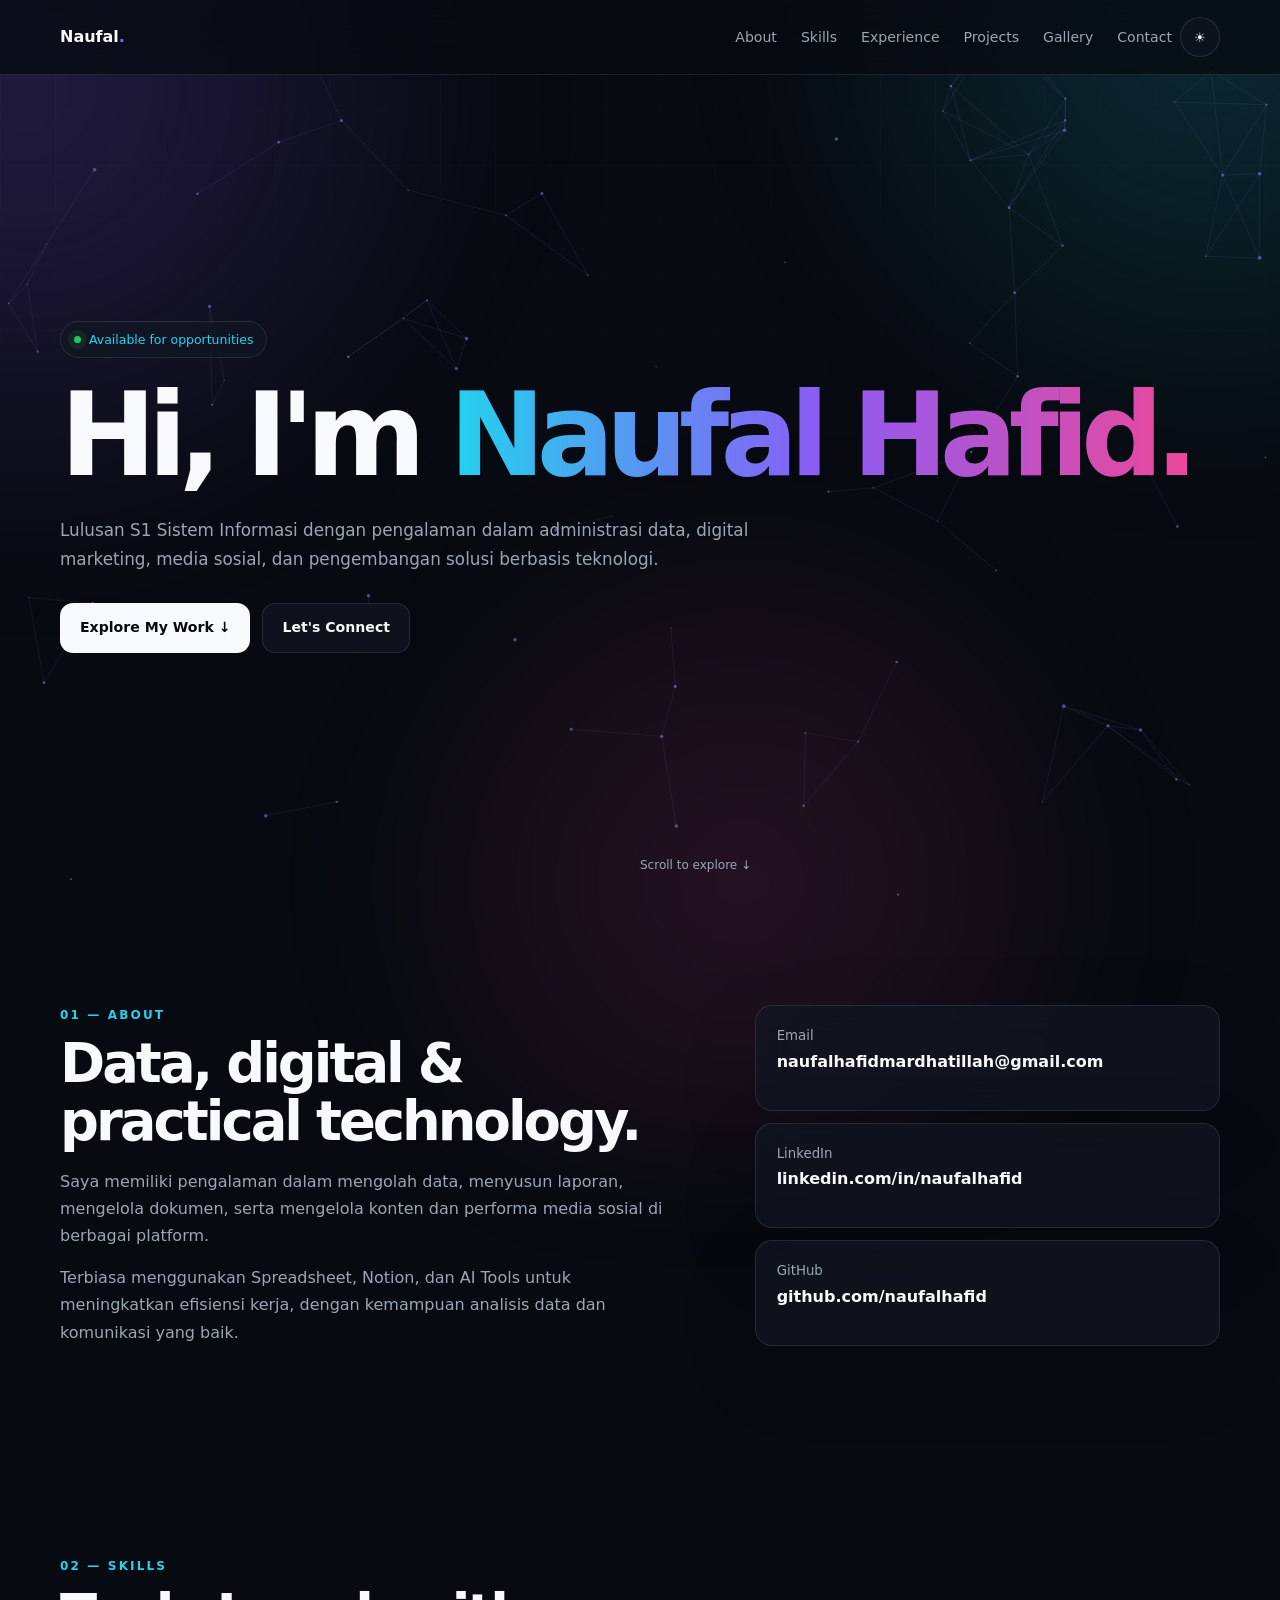
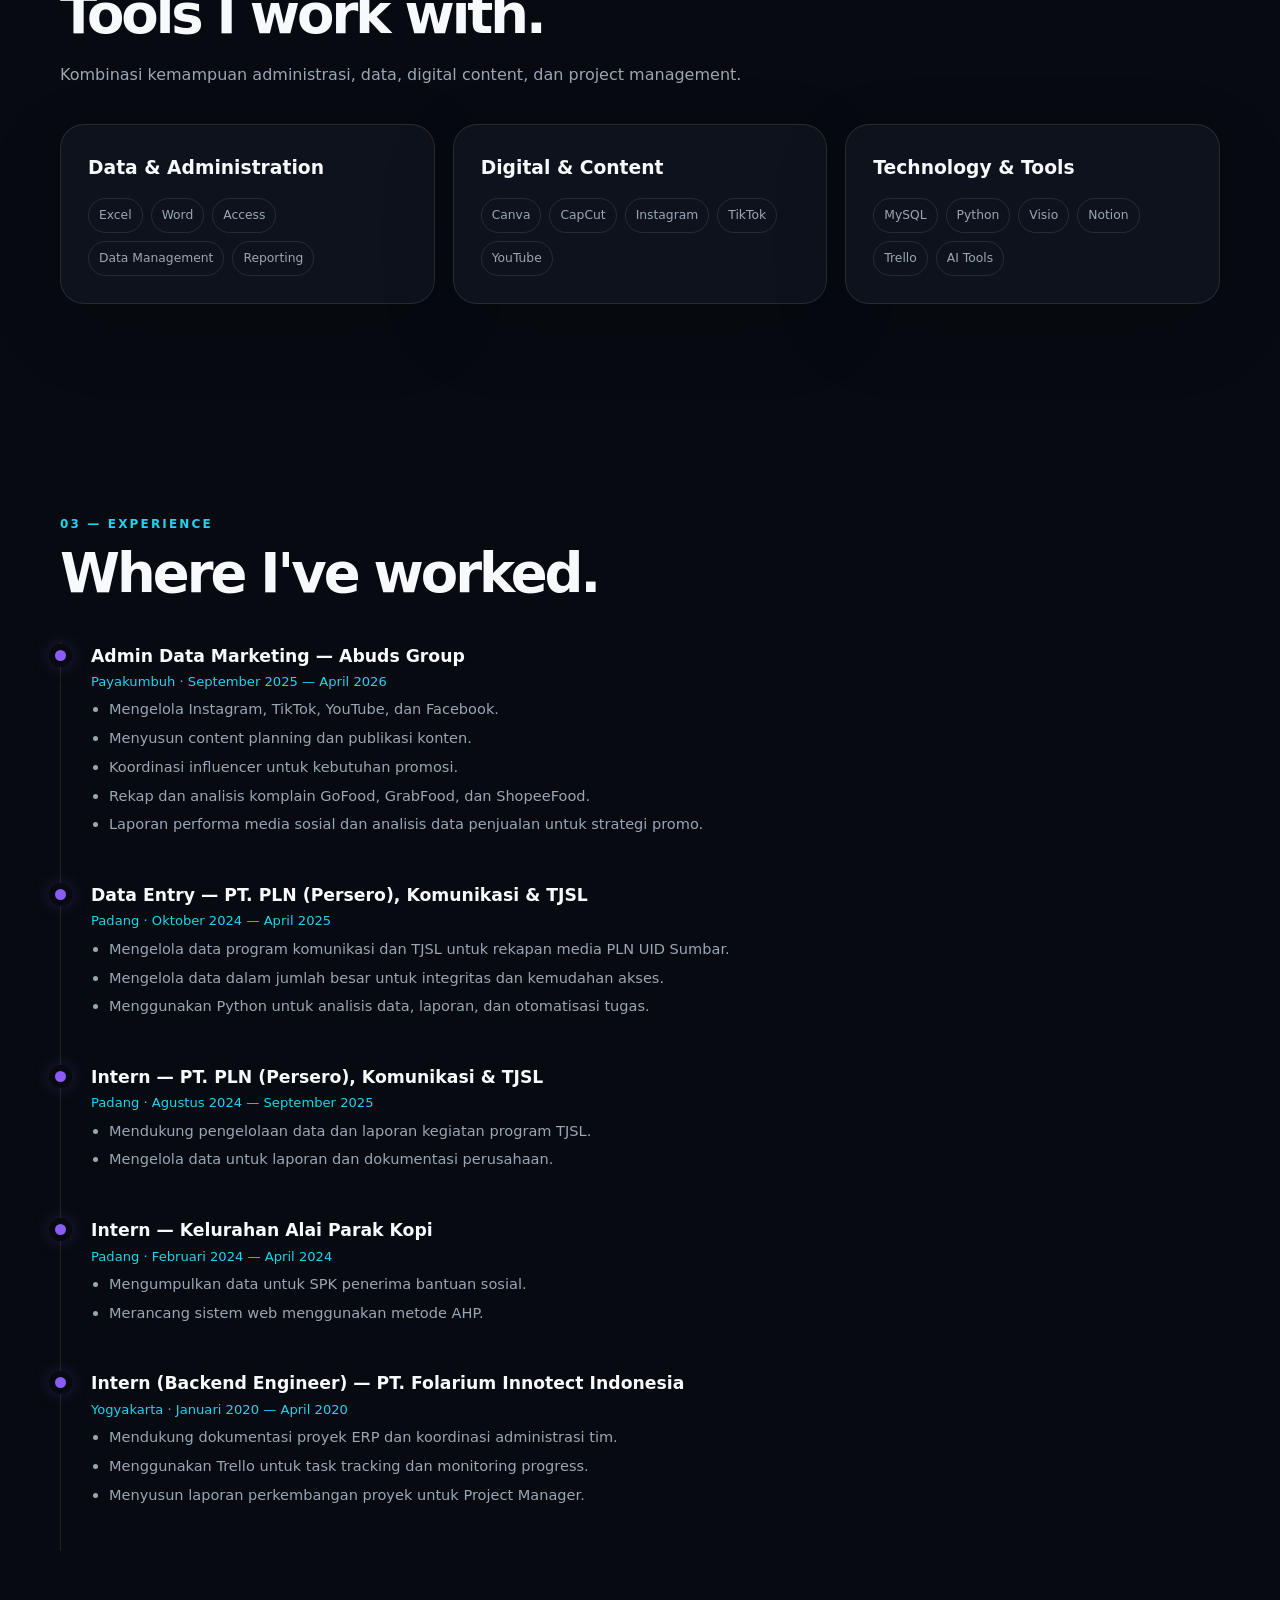
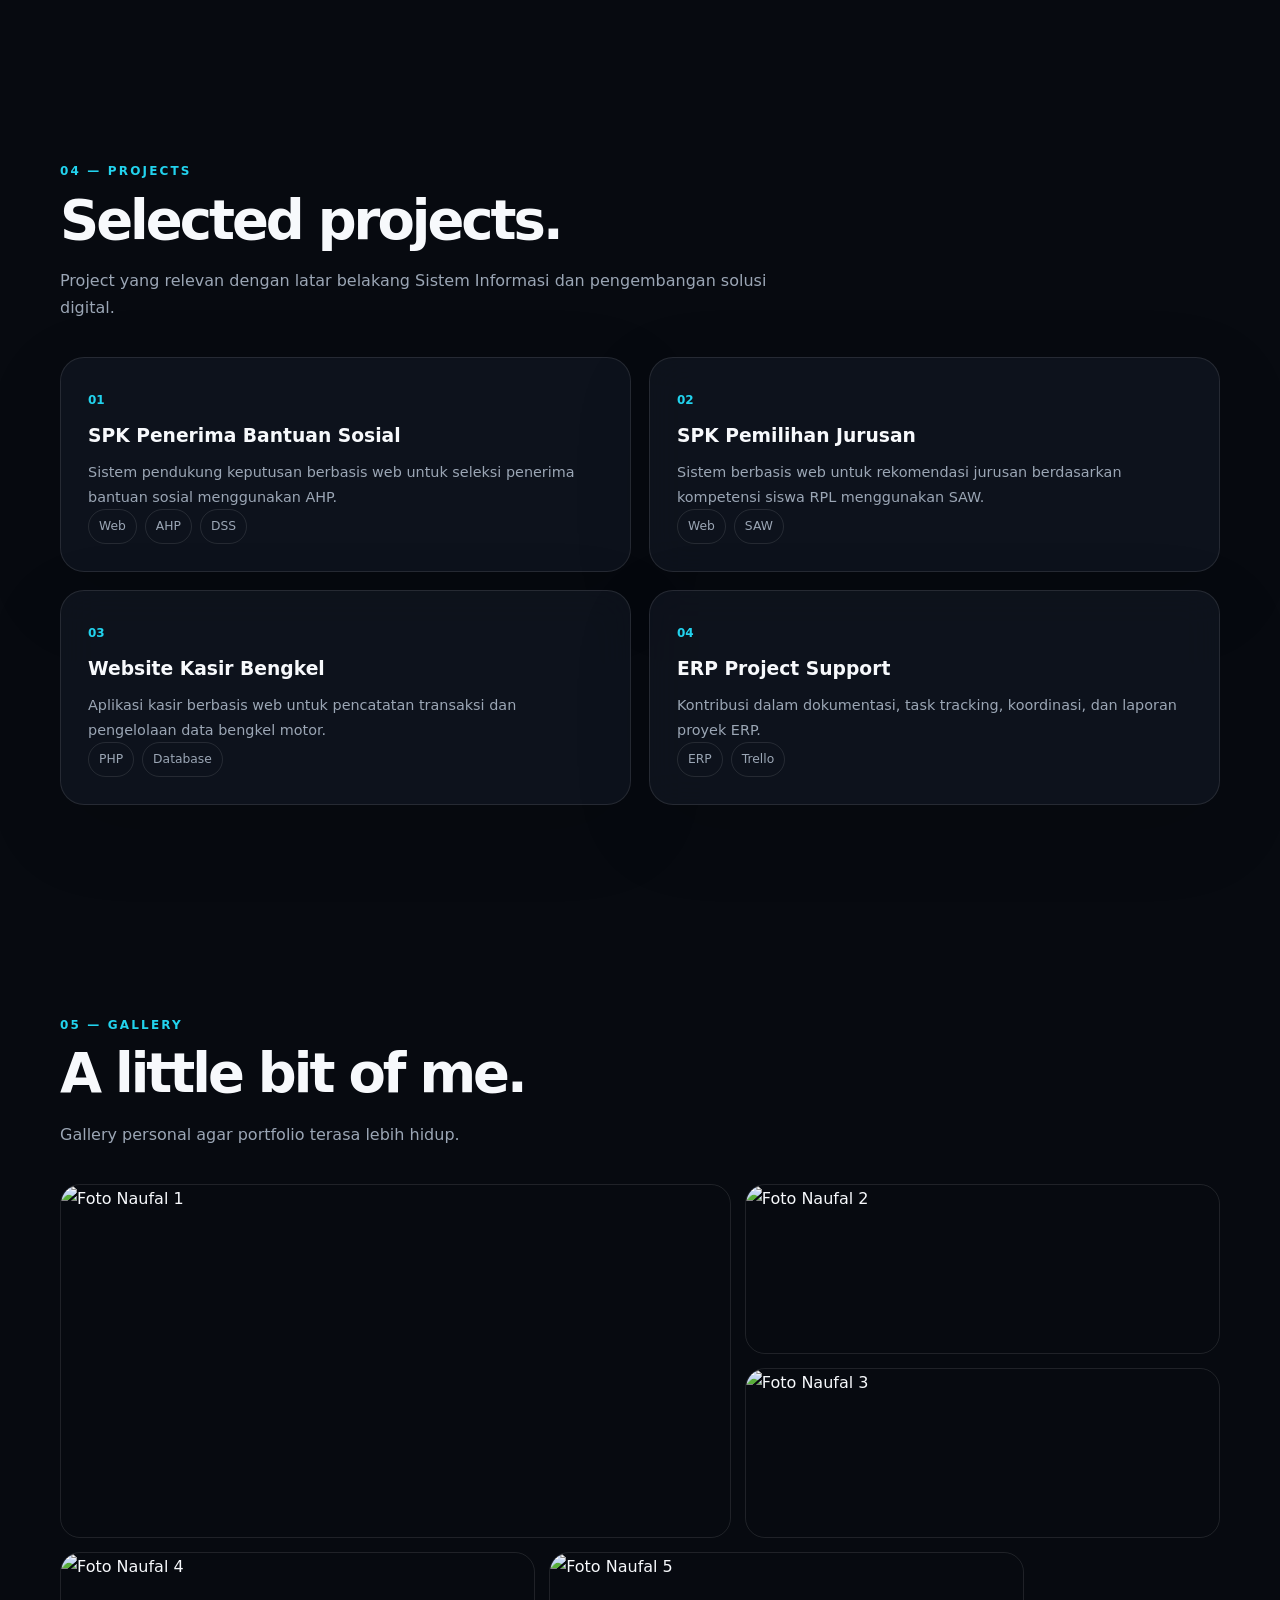
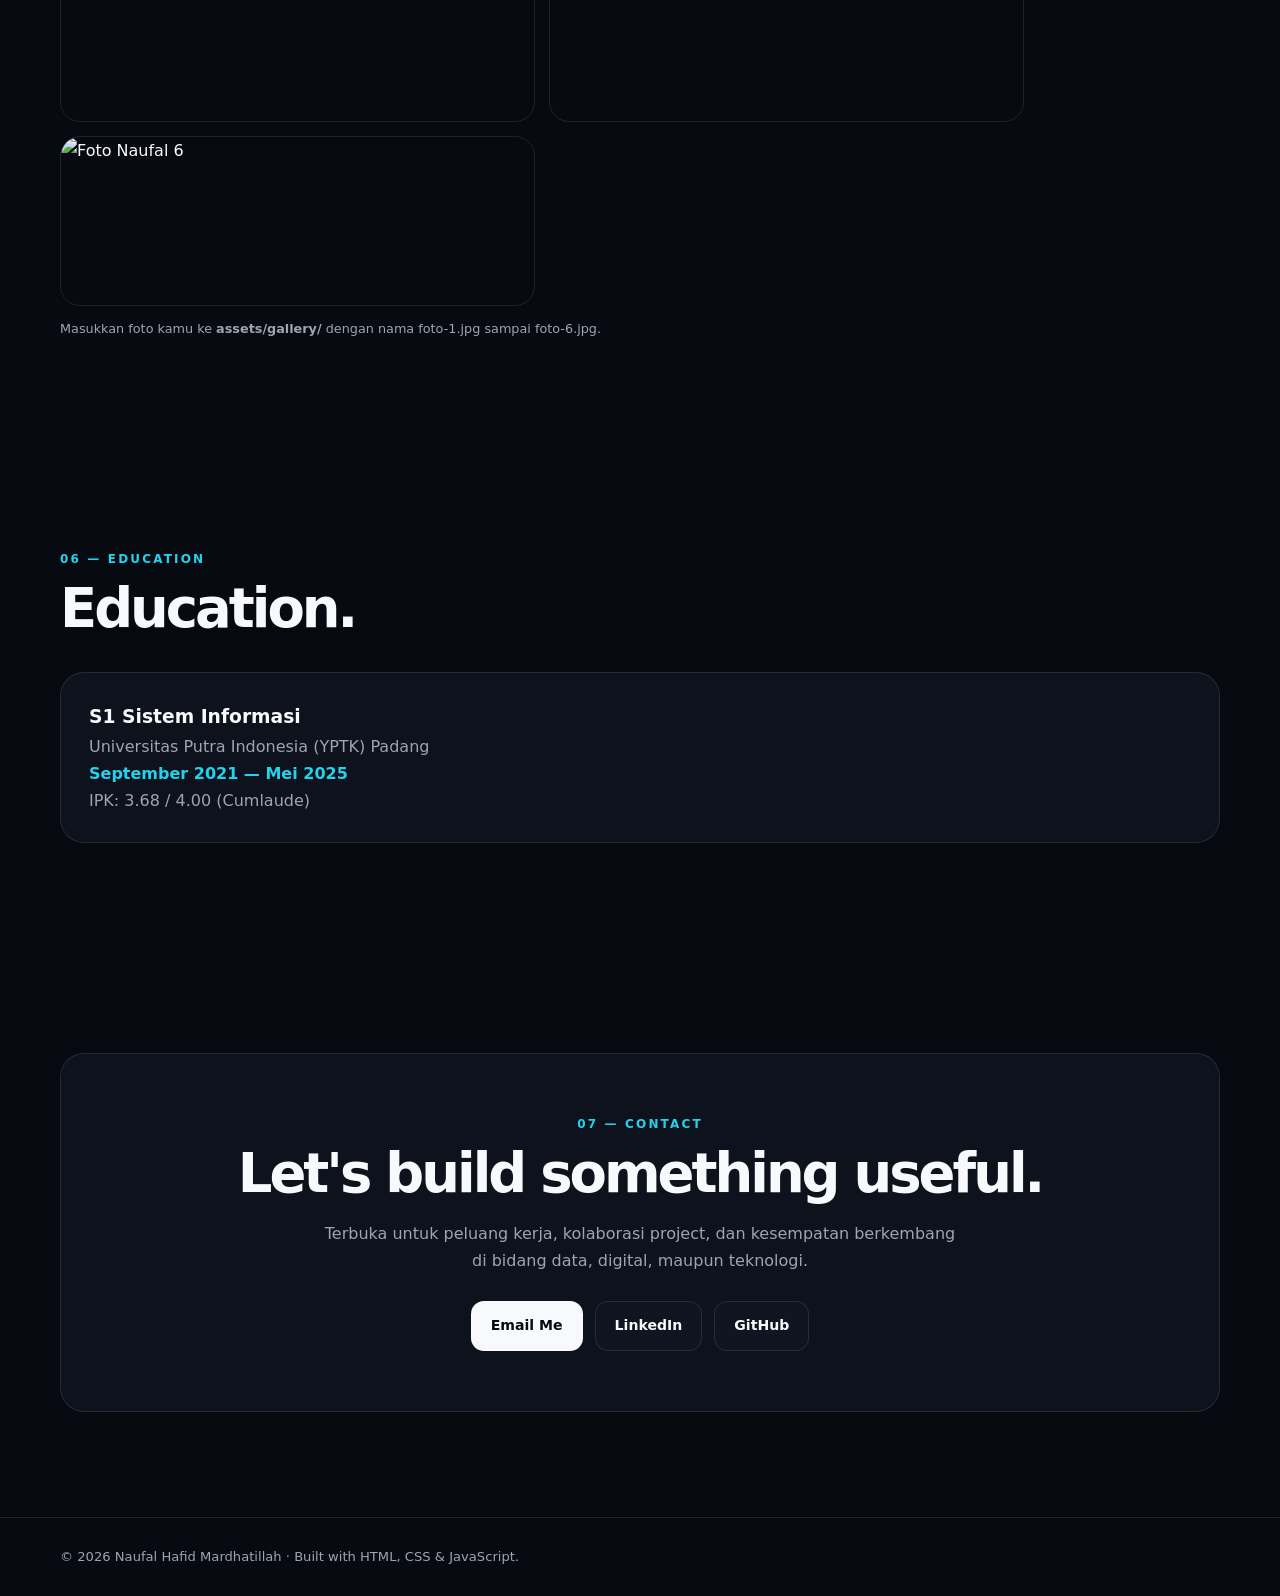
==== commit feb17794: "upload icon" ====
--- a/index.html
+++ b/index.html
@@ -8,6 +8,7 @@
     <link rel="stylesheet" href="https://unpkg.com/aos@2.3.4/dist/aos.css" />
   </head>
   <link rel="stylesheet" href="style.css" />
+  <link rel="stylesheet" href="img/icon.png" />
   <body>
     <canvas id="particles"></canvas>
     <div class="aurora"></div>
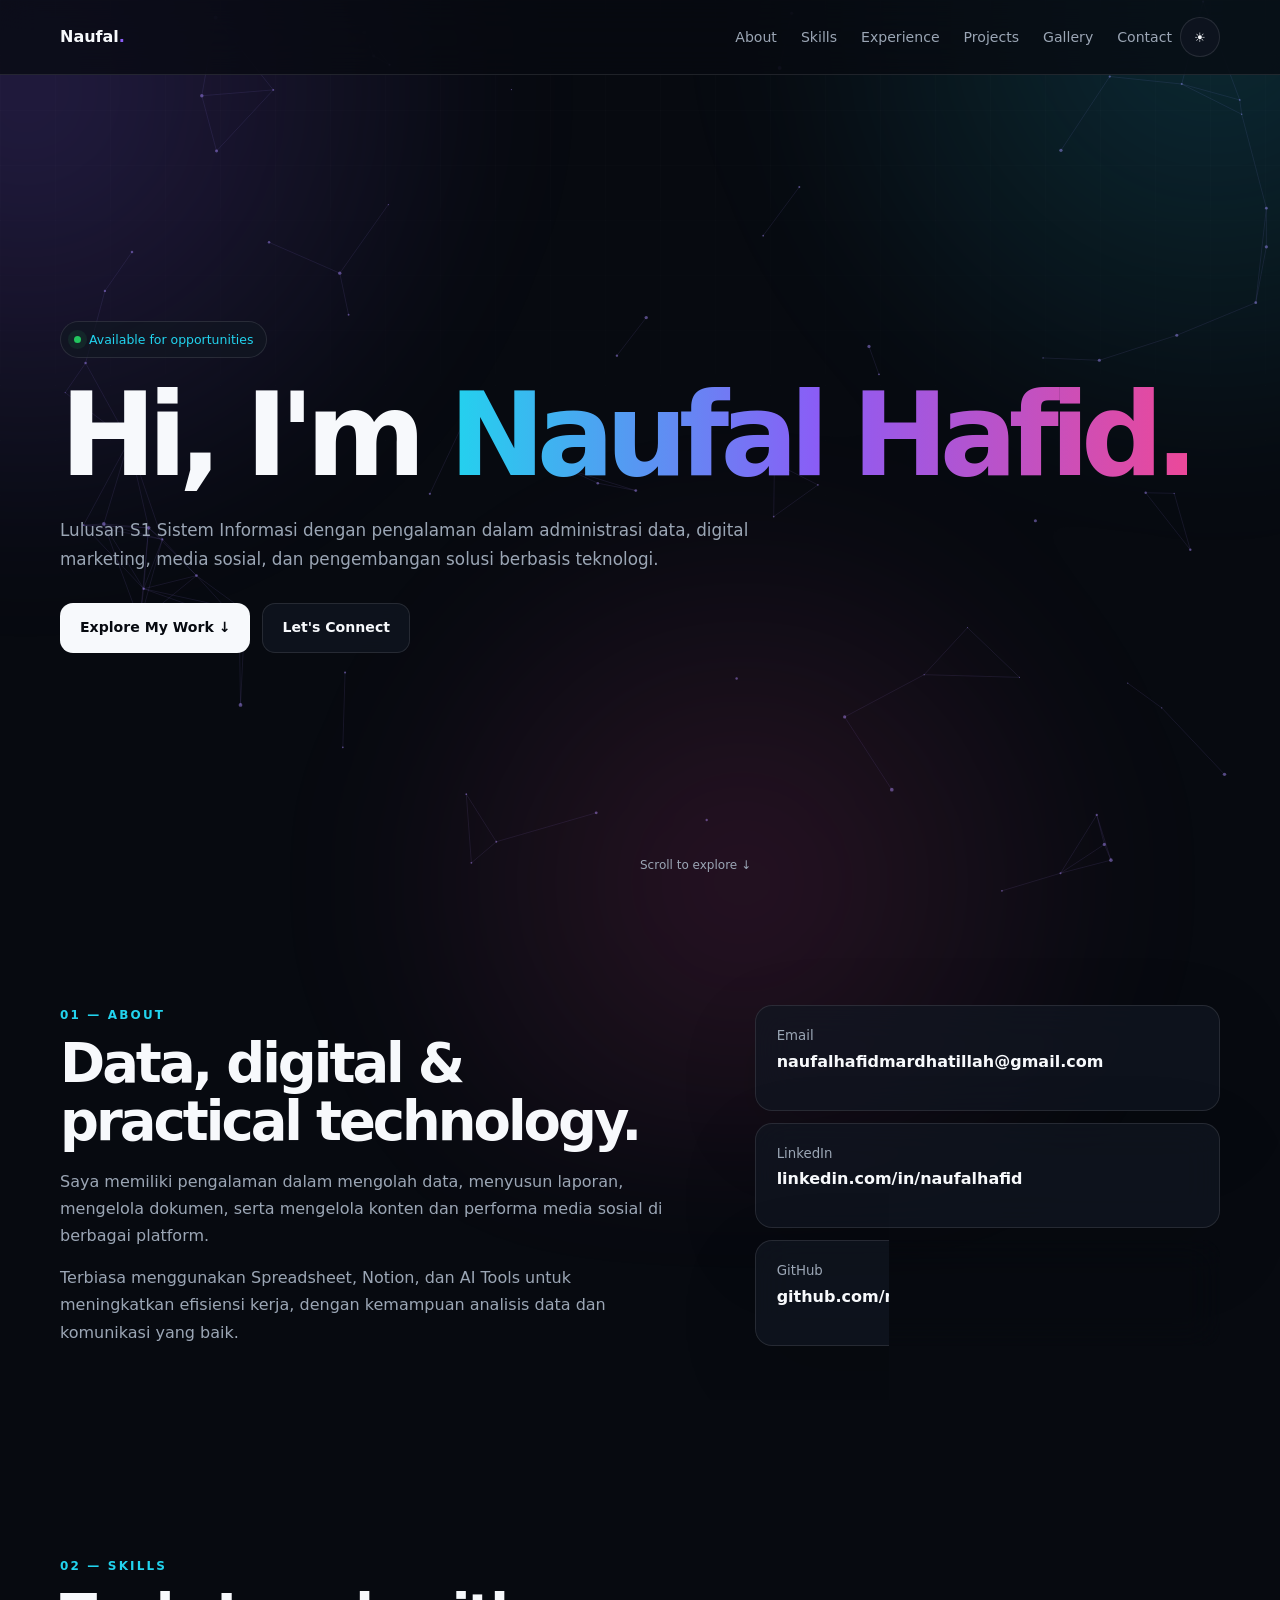
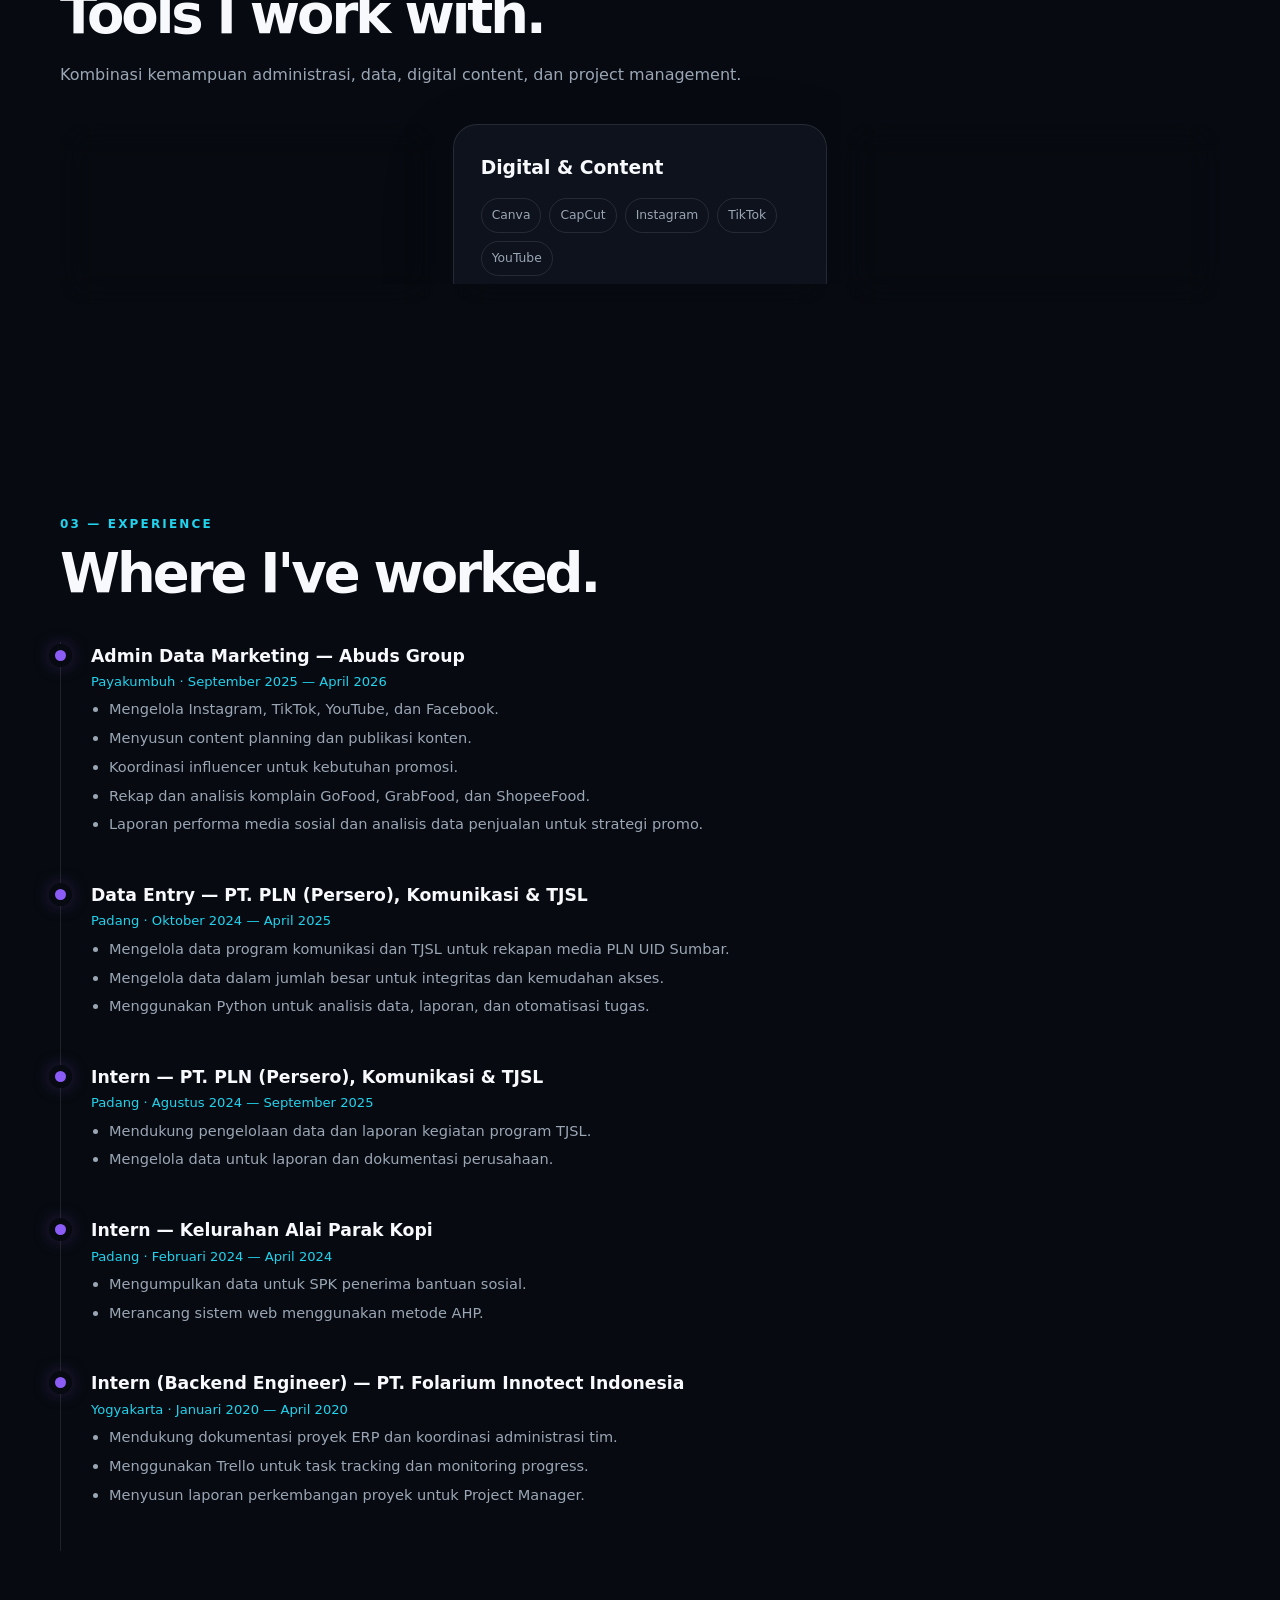
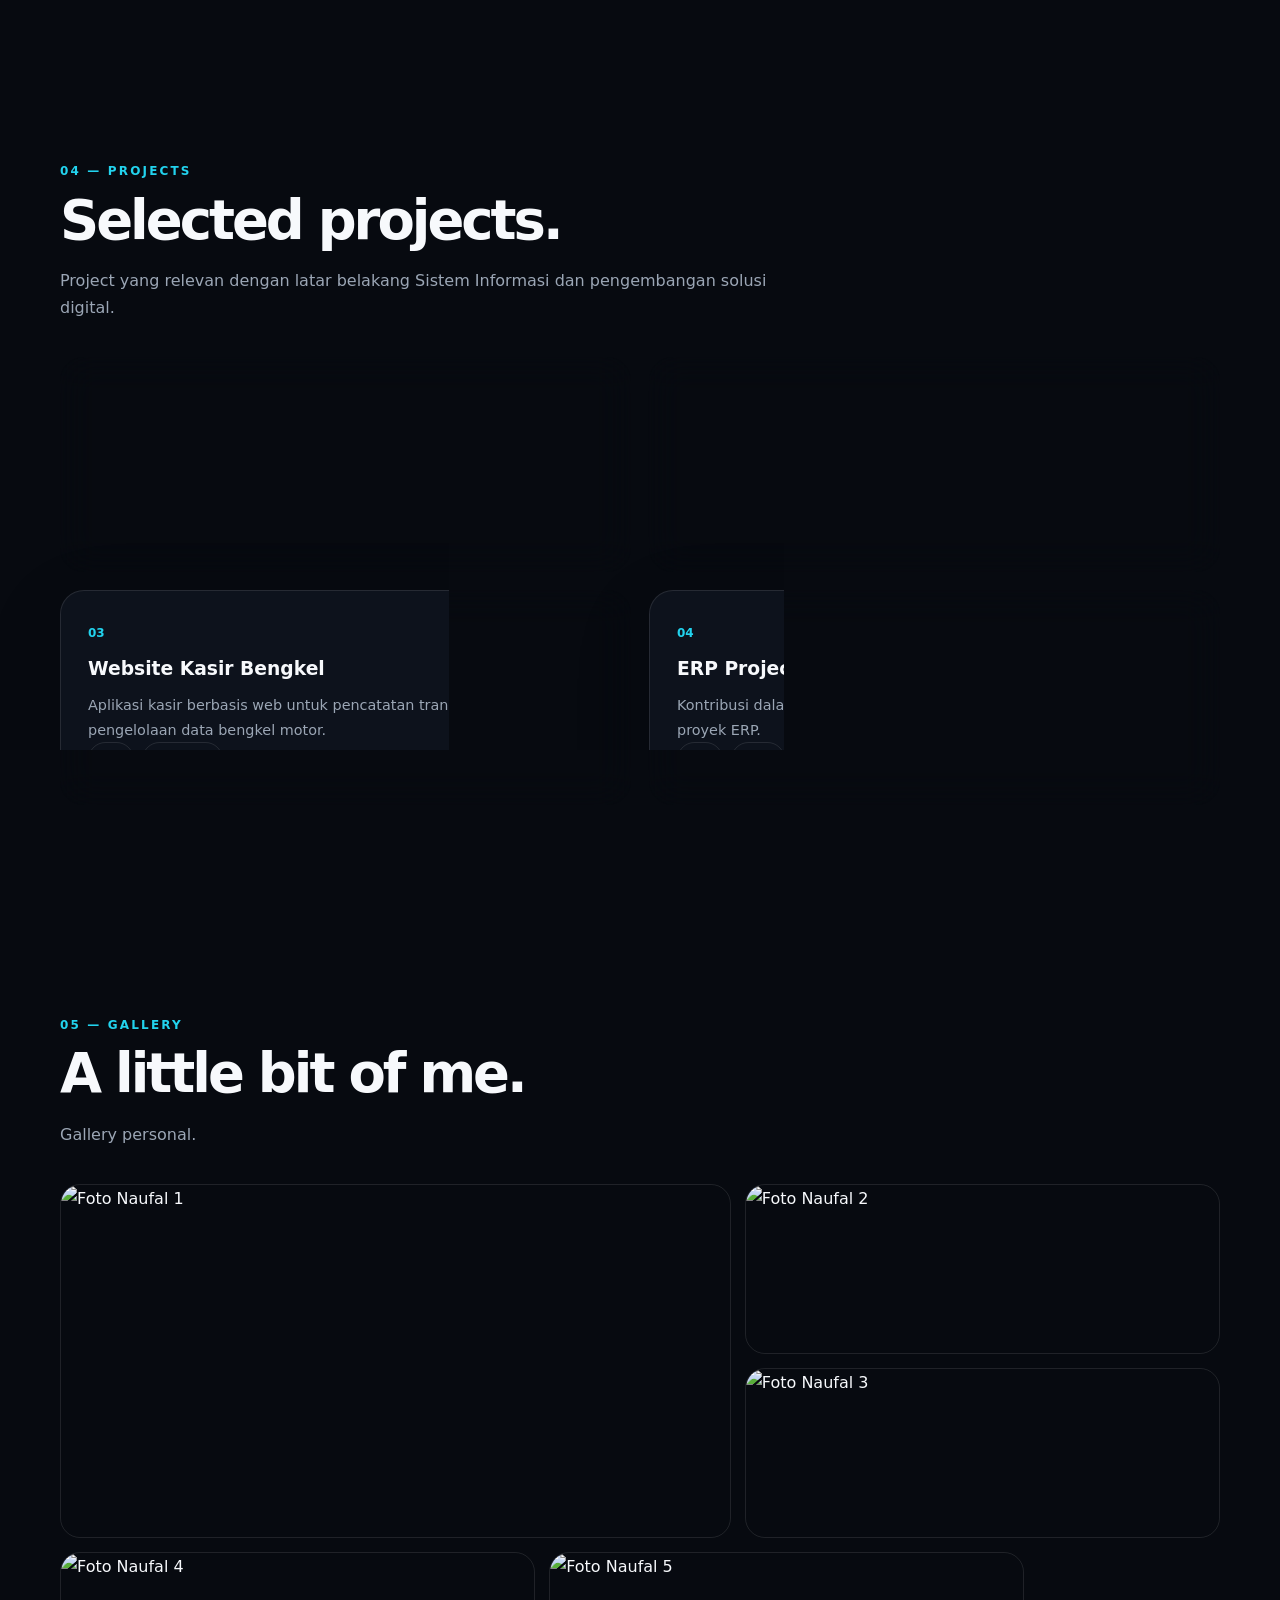
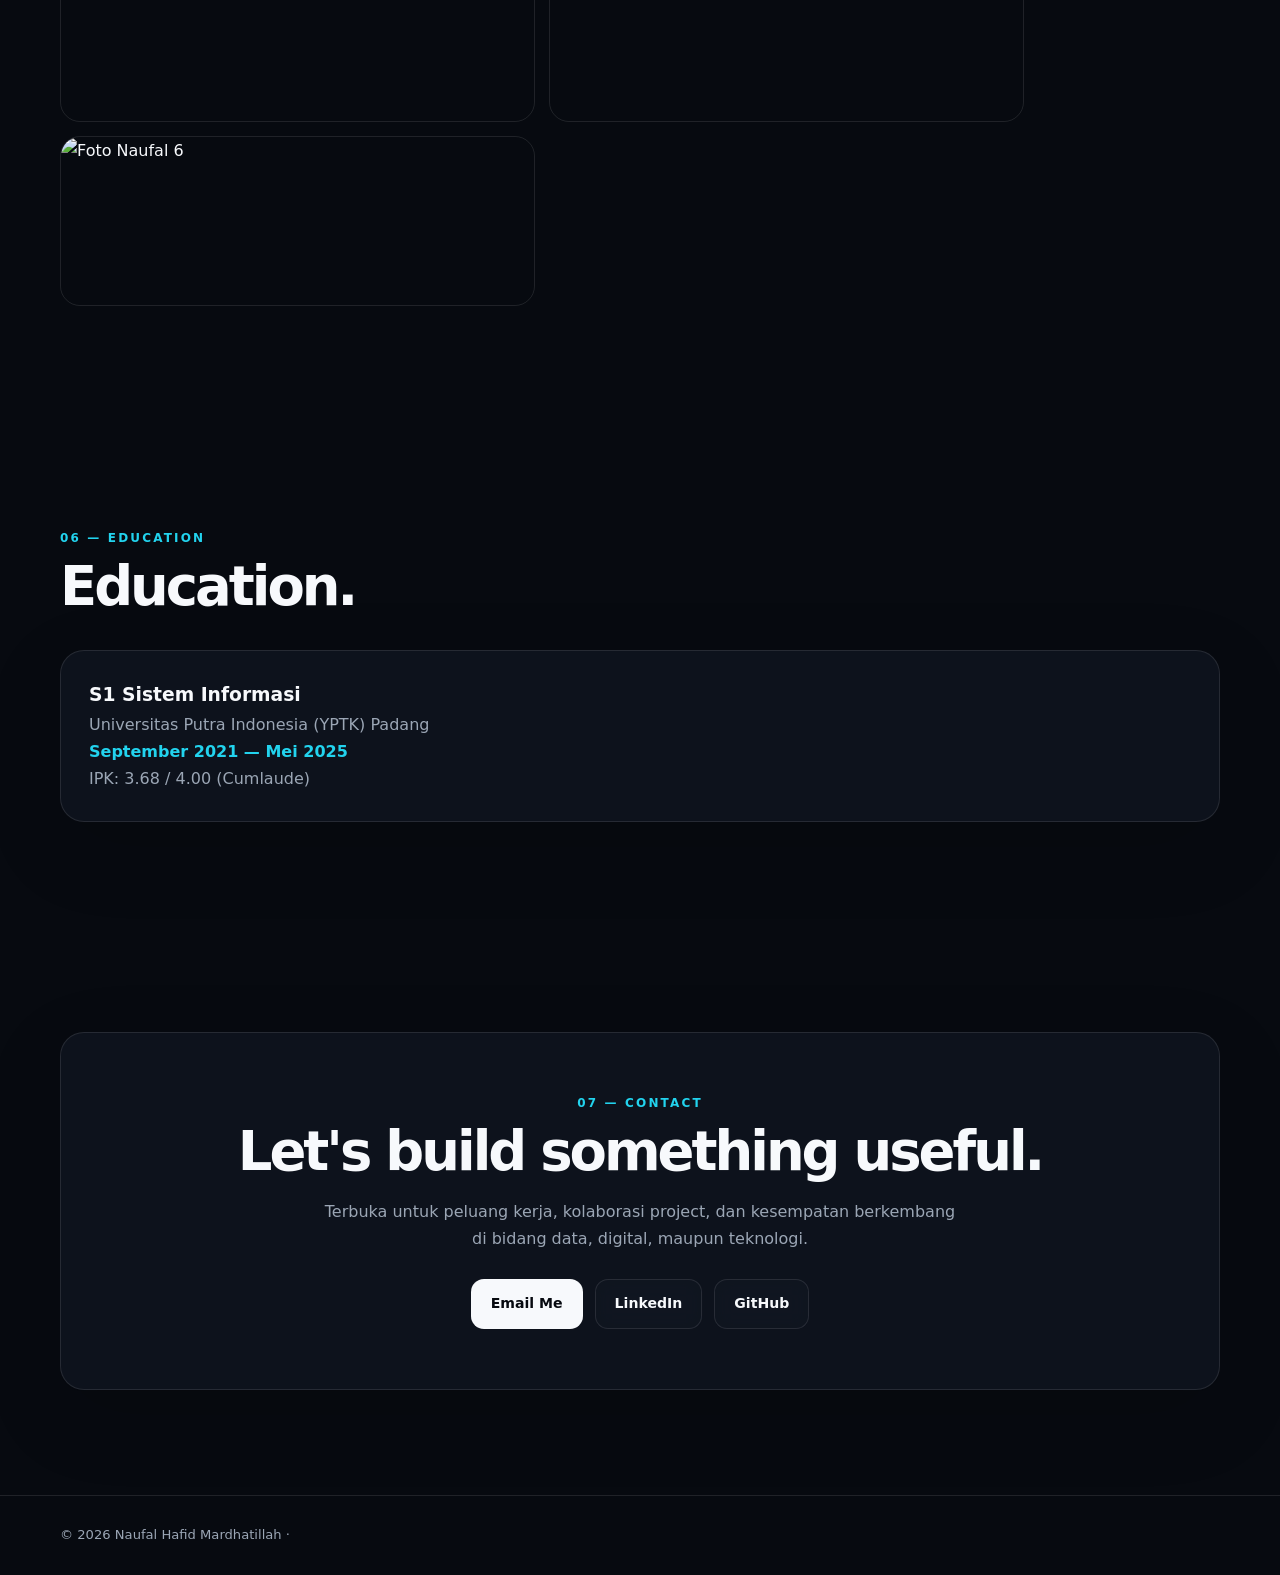
==== commit a06d74c2: "Update index.html" ====
--- a/index.html
+++ b/index.html
@@ -286,9 +286,7 @@
           <div data-aos="fade-up">
             <div class="label">05 — Gallery</div>
             <h2>A little bit of me.</h2>
-            <p class="lead">
-              Gallery personal agar portfolio terasa lebih hidup.
-            </p>
+            <p class="lead">Gallery personal.</p>
           </div>
           <div class="gallery">
             <div class="photo" data-aos="zoom-in">
@@ -334,10 +332,7 @@
               />
             </div>
           </div>
-          <p class="note">
-            Masukkan foto kamu ke <b>assets/gallery/</b> dengan nama foto-1.jpg
-            sampai foto-6.jpg.
-          </p>
+          <p class="note"></p>
         </div>
       </section>
 
@@ -387,7 +382,7 @@
 
     <footer>
       <div class="wrap">
-        © 2026 Naufal Hafid Mardhatillah · Built with HTML, CSS & JavaScript.
+        © 2026 Naufal Hafid Mardhatillah ·
       </div>
     </footer>
 
